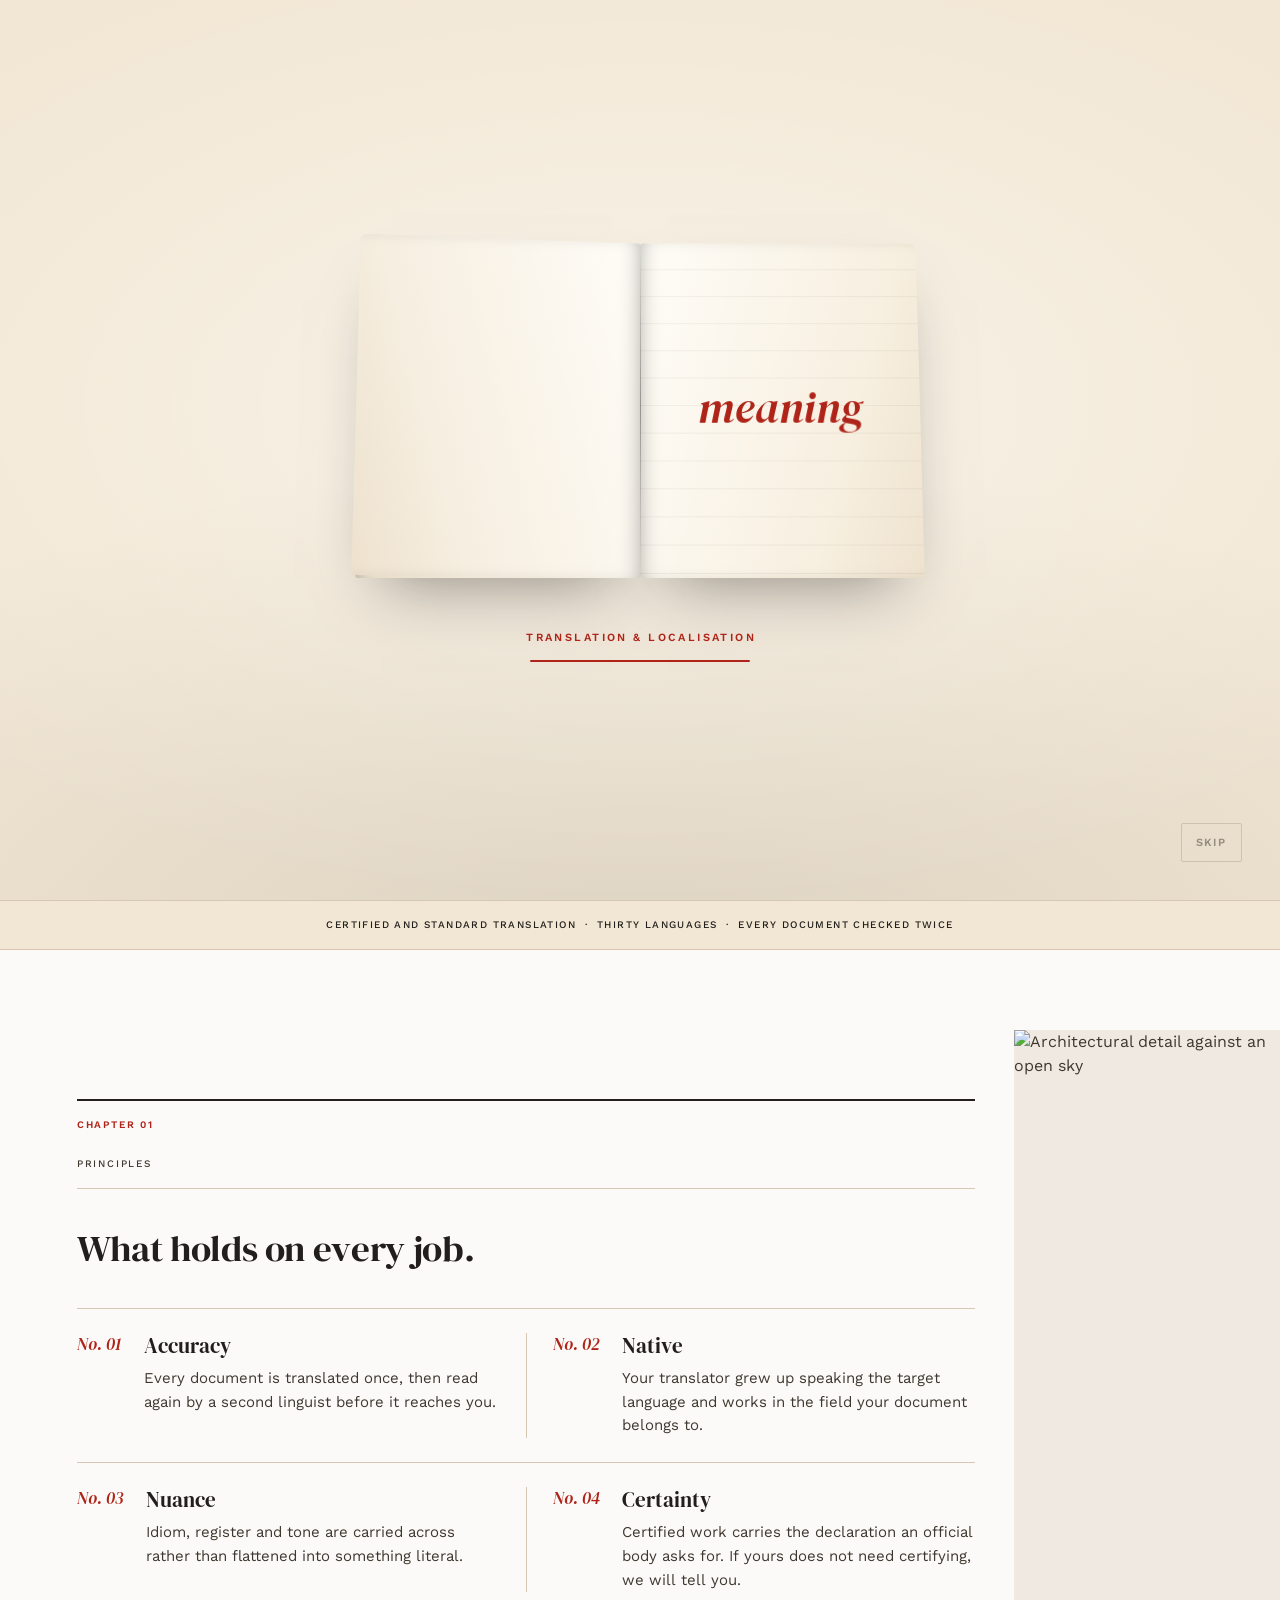
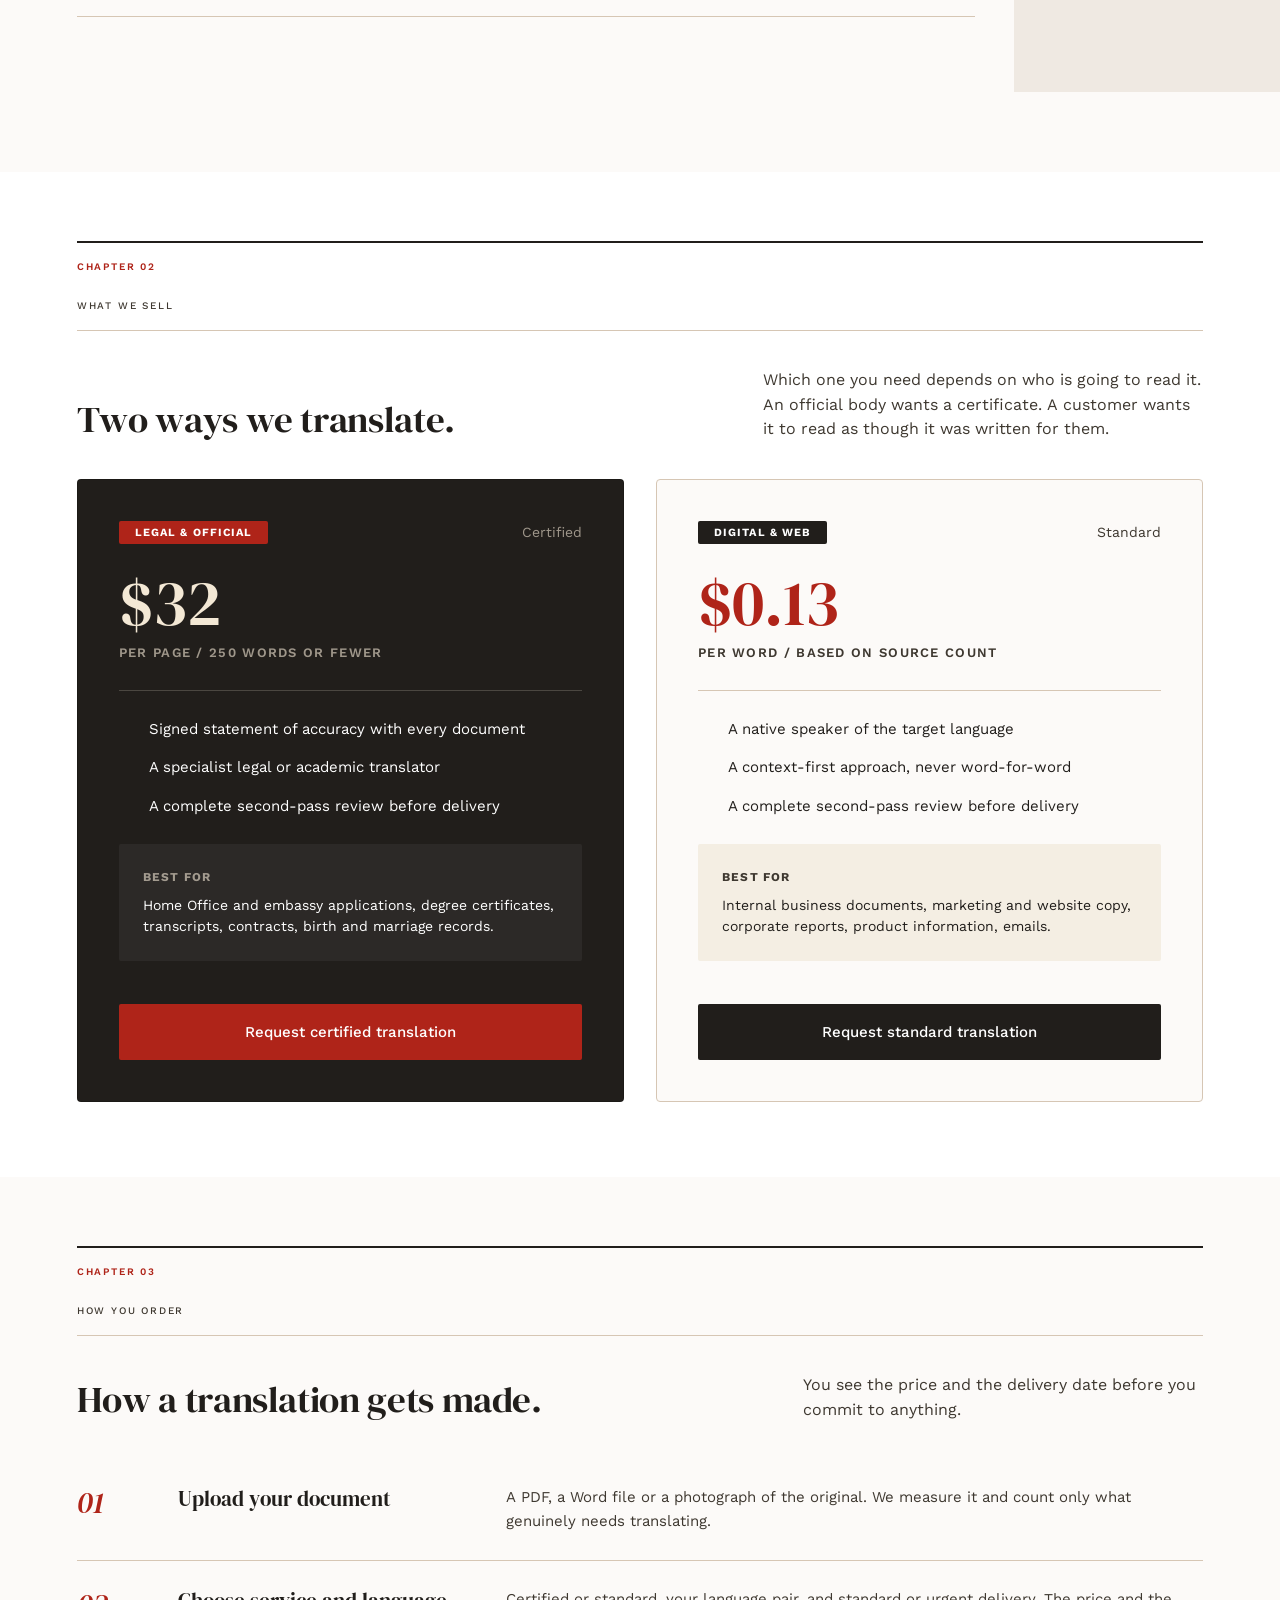
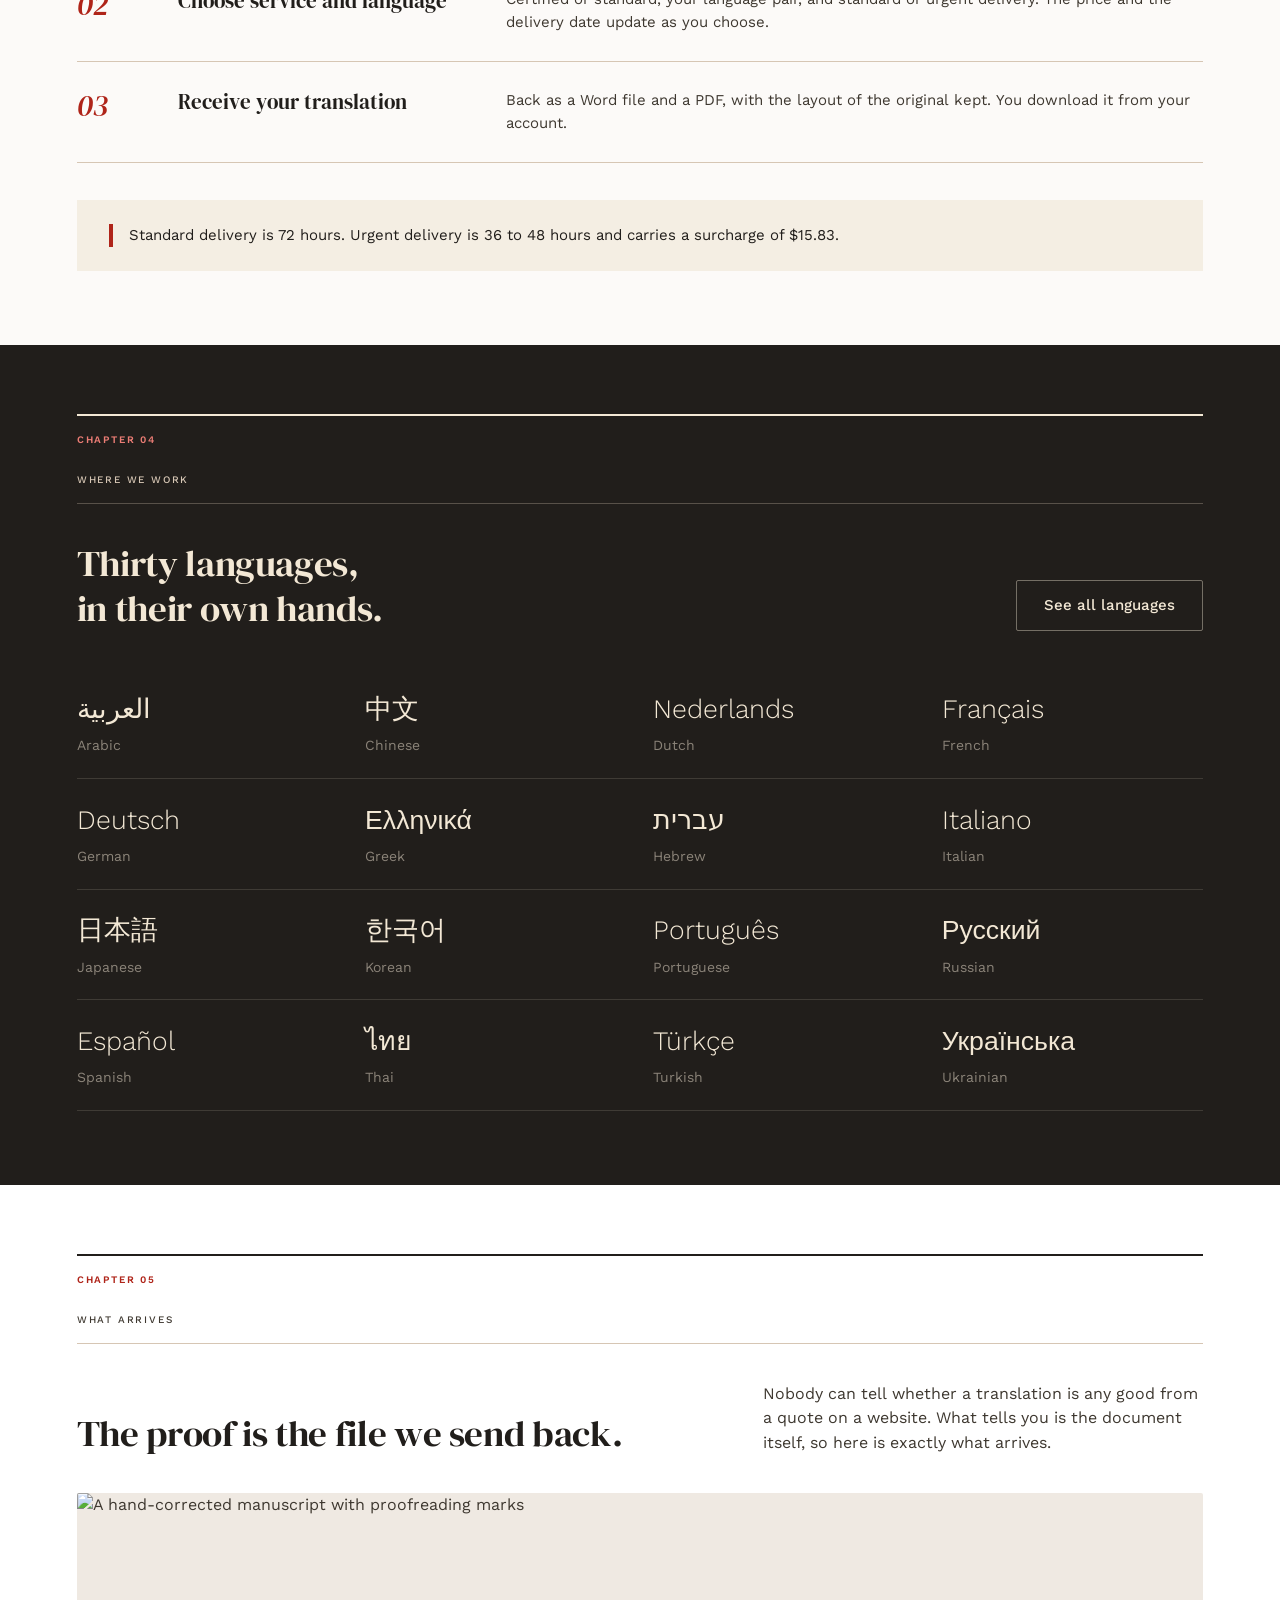
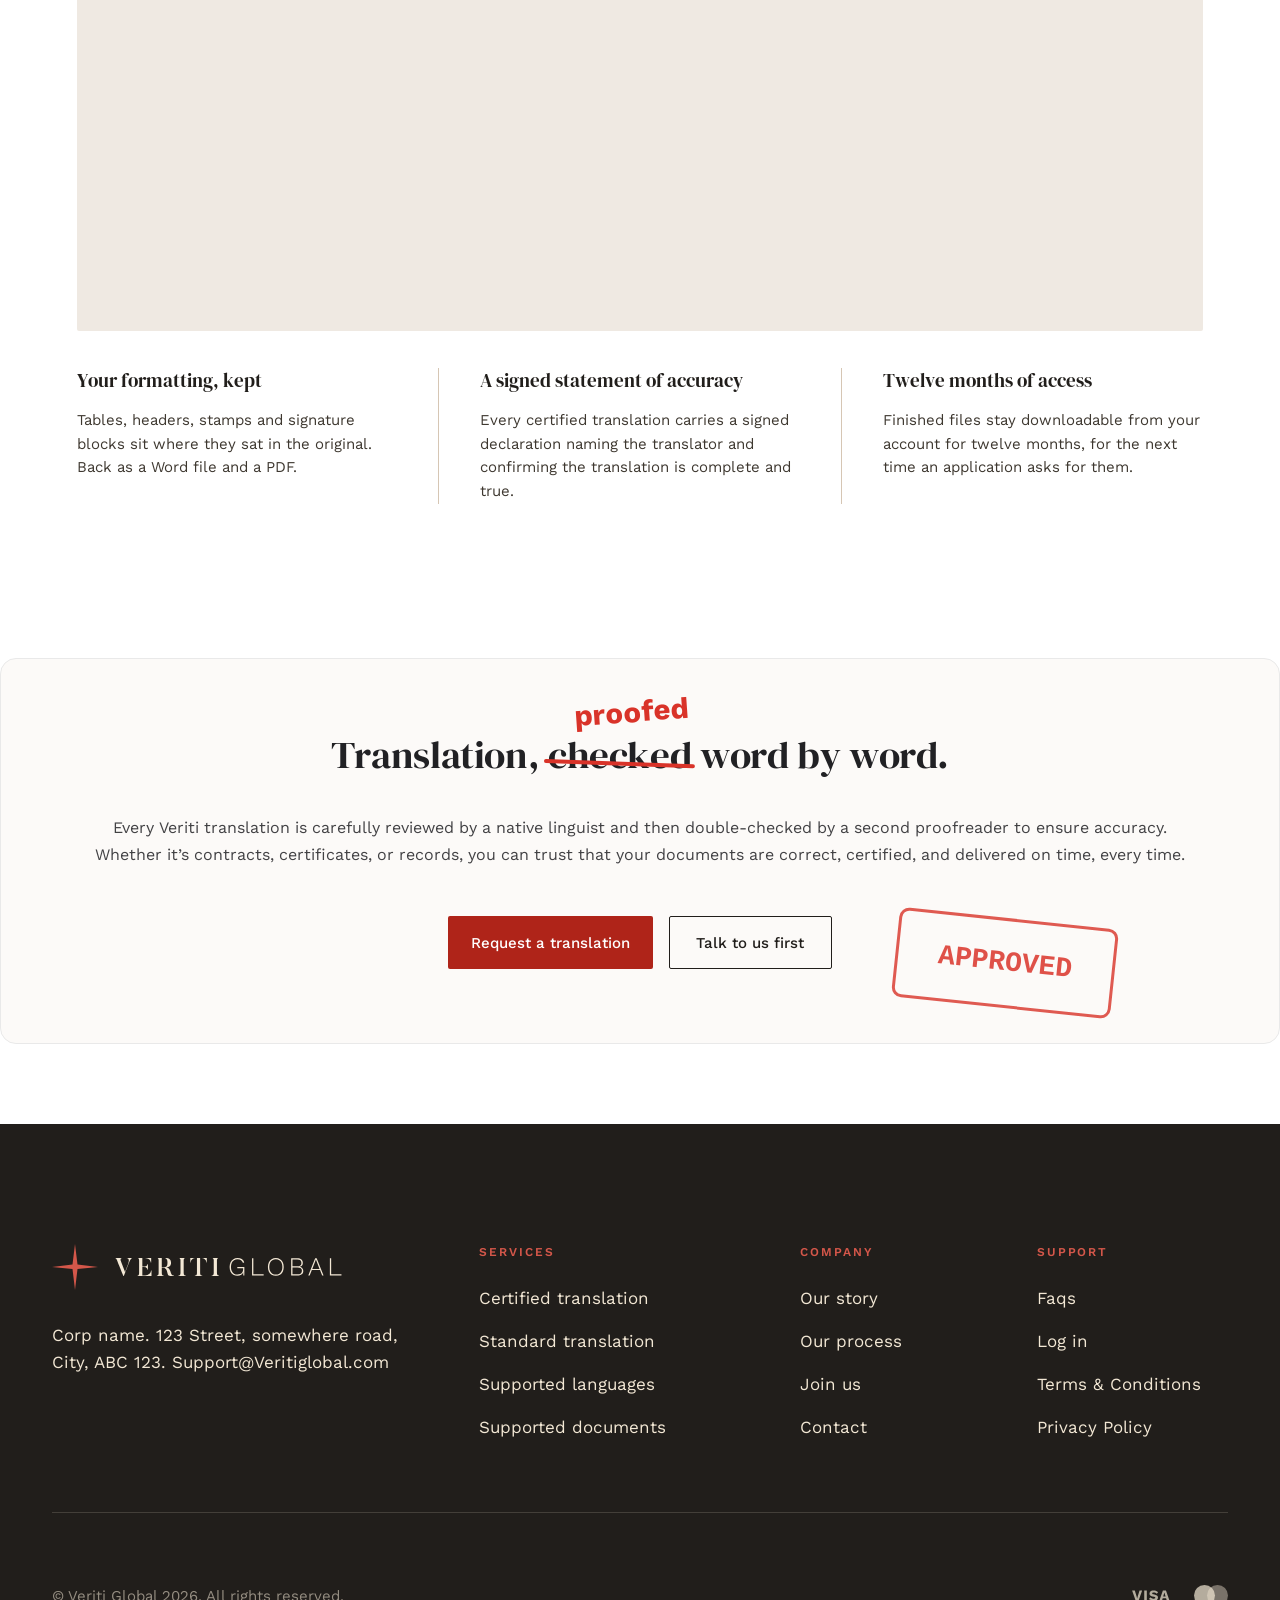
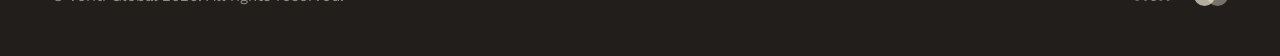
==== index.html @ 1c5445ac "first" ====
<!doctype html>
<html lang="en" data-page="home">

<head>
  <meta charset="UTF-8">
  <meta http-equiv="X-UA-Compatible" content="IE=edge">
  <meta name="viewport" content="width=device-width, initial-scale=1.0">
  <title>Veritiglobal</title>
  <link rel="icon" type="image/png" sizes="16x16" href="./img/tg-icon.svg">
  <link rel="stylesheet" href="css/mainBase.css">


  <script>
    /* ============================================================
       PRELOADER GATE — runs before first paint so inner pages never
       flash the cream overlay. Edit PRELOADER to change the rules.
       ============================================================ */
    window.PRELOADER = {
      homepageOnly: true,    // false = play on every page
      oncePerSession: false  // true  = skip for the rest of the browser session
    };
    (function () {
      var P = window.PRELOADER, root = document.documentElement, run = true;
    
      // The page declares itself, rather than the script guessing from the URL.
      // Homepage:    <html lang="en" data-page="home">
      // Inner pages: <html lang="en">            (or data-page="services", etc.)
      // This survives renamed files, preview panels, staging paths and subfolders.
      if (P.homepageOnly && root.getAttribute('data-page') !== 'home') { run = false; }
    
      if (run && P.oncePerSession) {
        try {
          if (sessionStorage.getItem('vg-preloader') === 'seen') { run = false; }
          else { sessionStorage.setItem('vg-preloader', 'seen'); }
        } catch (e) { /* storage blocked, play it */ }
      }
    
      if (window.matchMedia('(prefers-reduced-motion: reduce)').matches) { run = false; }
    
      document.documentElement.className += run ? ' pl-on' : ' pl-off';
    })();
    </script>
    
    <noscript><style>
      #preloader{display:none}
      [data-reveal]{opacity:1 !important;transform:none !important}
      .rule,.hero-rule{transform:none !important}
      .lazyimg{opacity:1 !important}
      .ms-strike,.ms-proofed,.stamp{display:none}
    </style></noscript>
</head>


<body>
  <!-- ==========================================================
     PRELOADER — the book opens, the word finds its English
     ========================================================== -->
<div id="preloader" role="status" aria-label="Loading">
  <div class="pl-stage">
    <div class="book" id="book">
      <div class="bk-face-page bk-left">
        <div class="bk-left-lines"><i></i><i></i><i></i><i></i><i></i><i></i></div>
      </div>
      <div class="bk-face-page bk-right">
        <div class="bk-word" id="bkWord"></div>
      </div>
      <div class="bk-spine"></div>
      <div class="bk-cover">
        <div class="bk-side bk-front">
          <img class="mark" data-asset="logoMark" alt="">
          <span class="wordmark">VERITI GLOBAL</span>
        </div>
        <div class="bk-side bk-back"></div>
      </div>
    </div>
    <div class="pl-meta">
      <span class="pl-label">TRANSLATION &amp; LOCALISATION</span>
      <span class="pl-bar"><i id="plBar"></i></span>
    </div>
  </div>
  <button class="pl-skip" id="plSkip" type="button" style="background-color: transparent;">SKIP</button>
</div>

  <div class="main-div">


    <header class="header-top fixed-top" id="header-top">
      <nav class="navbar navbar-expand-lg">
        <div class="container p-mo">
          <div class="logo-mo-div">
            <a class="navbar-brand" href="#">
              <img src="./img/m-logo.svg" alt="" class="img-fluid d-lg-none d-md-blocks d-block  brand-logo-mo"
                id="logo">
              <img src="./img/brand.svg" alt="" class="img-fluid d-lg-block d-md-none d-none  brand-logo">
            </a>
            <div class="cart-mo-top-btn">
              <div class="cart-mo-top">
                <a class="cart-dec" href="cart.php">
                  <img src="./img/cart.svg" class="img-fluid">
                  <div class="count-cart">3</div>
                </a>
              </div>
              <button class="navbar-toggler" type="button" data-bs-toggle="collapse"
                data-bs-target="#navbarSupportedContent" aria-controls="navbarSupportedContent" aria-expanded="false"
                aria-label="Toggle navigation">
                <!-- <div class="hamburger hamburger--3dy">
                    <div class="hamburger-box">
                      <div class="hamburger-inner"></div>
                    </div>
                  </div> -->
                <span class="navbar-toggler-icon" id="navbar-toggler-icon"></span>
              </button>
            </div>
          </div>
          <div class="collapse navbar-collapse" id="navbarSupportedContent">
            <ul class="navbar-nav navbar-nav-one m-auto">
              <li class="nav-item">
                <div class="dropdown services-drop">
                  <button class="nav-link btn-secondary dropdown-toggle" type="button" data-bs-toggle="dropdown"
                    aria-expanded="false">
                    Services
                  </button>
                  <ul class="dropdown-menu">
                    <li>
                      <a class="dropdown-item" href="#">Certified translation</a>
                    </li>
                    <li>
                      <a class="dropdown-item" href="#">Standard translation</a>
                    </li>
                    <li>
                      <a class="dropdown-item" href="#">Supported languages</a>
                    </li>
                    <li>
                      <a class="dropdown-item" href="#">Supported documents</a>
                    </li>
                  </ul>
                </div>
              </li>
              <li class="nav-item">
                <a class="nav-link" href="aboutus.php">Our process</a>
              </li>
              <li class="nav-item">
                <a class="nav-link" href="contact_us.php">Our story</a>
              </li>
              <li class="nav-item">
                <a class="nav-link" href="contact_us.php">Faqs</a>
              </li>
            </ul>
            <div class="navbar-mo d-block d-lg-none d-md-block">
              <ul class="navbar-nav navbar-nav-two m-auto">
                <li class="nav-item">
                  <a class="nav-link" href="aboutus.php">Join us</a>
                </li>
                <li class="nav-item">
                  <a class="nav-link" href="contact_us.php">Contact</a>
                </li>
              </ul>
            </div>
            <div class="d-flex d-right-mo" role="search">
              <div class="nav-item dropdown d-currency-mo dropdown-toggle-cur">
                <h5 class="d-lg-none d-md-none d-block">CURRENCY</h5>
                <a class="nav-link dropdown-toggle" href="#" role="button" data-bs-toggle="dropdown"
                  aria-expanded="false">
                  GBP
                </a>
                <ul class="dropdown-menu">
                  <li class="">
                    <a class="dropdown-item active" href="#">
                      <span>USD</span>
                      <p>
                        US Doller
                      </p>
                    </a>

                  </li>
                  <li>
                    <a class="dropdown-item" href="#">
                      <span>EUR</span>
                      <p>
                        Euro
                      </p>
                    </a>
                  </li>
                  <li>
                    <a class="dropdown-item " href="#">
                      <span>GBP</span>
                      <p>
                        Pound
                      </p>
                    </a>
                  </li>
                </ul>
              </div>
              <a class="nav-link cart-dec" href="cart.php">
                <img src="./img/cart.svg" class="img-fluid ">
                <div class="count-cart">3</div>
              </a>
              <a class="btn btn-login" href="signup.php">Log-in / Sign-up</a>
            </div>
          </div>
        </div>
      </nav>
    </header>




    <main id="top" class="only_for_me">

      <!-- ========================== HERO ========================== -->
      <section class="hero" id="hero">
        <div class="hero-texture"><img data-asset="texture" alt="" aria-hidden="true"></div>
        <div class="hero-art"><img data-asset="heroImage" alt="An open book with its pages translated side by side"
            fetchpriority="high"></div>
        <div class="hero-veil"></div>
        <div class="hero-veil hero-veil--left"></div>
        <div class="hero-frame" aria-hidden="true">
          <span class="fr-mark fr-tl"><img data-asset="cornerMark" alt=""></span>
          <span class="fr-mark fr-tr"><img data-asset="cornerMark" alt=""></span>
          <span class="fr-mark fr-bl"><img data-asset="cornerMark" alt=""></span>
          <span class="fr-mark fr-br"><img data-asset="cornerMark" alt=""></span>
        </div>

        <div class="hero-inner">
          <div class="wrap">
            <div class="hero-copy">
              <div class="hero-stack" data-reveal="write" data-reveal-after="preloader">
                <p class="eyebrow"><img data-asset="plusMark" alt="">TRANSLATION &amp; LOCALISATION</p>
                <h1 class="h1" data-write>Every meaning,<br>carried <span class="it">intact.</span></h1>
                <div class="hero-lead">
                  <p class="lead" data-write="word">Precise translation. Thoughtful localisation. Every message lands
                    with clarity, accuracy and cultural intelligence.</p>
                  <span class="hero-rule"></span>
                </div>
              </div>

              <div class="hero-actions-stack" data-reveal="fade" data-reveal-after="preloader" style="--sd:420ms">
                <div class="hero-actions">
                  <a class="btn btn--primary" href="#cta">Request a translation <img data-asset="arrowWhite" alt=""></a>
                  <a class="btn btn--ghost" href="#principles">Read about us <img data-asset="arrowInk" alt=""></a>
                </div>
                <div class="stats">
                  <span class="divider"></span>
                  <div class="stat">
                    <img data-asset="globe" alt="">
                    <div><b>30</b><span>Languages<br>covered</span></div>
                  </div>
                  <span class="divider"></span>
                  <div class="stat">
                    <img data-asset="check" alt="">
                    <div><b>72 hrs</b><span>Standard<br>turnaround</span></div>
                  </div>
                </div>
              </div>
            </div>
          </div>
        </div>

        <div class="plaque" data-reveal="fade" data-reveal-after="preloader" style="--sd:700ms">
          <div class="plaque-text">MEANING IS PRECIOUS.<br>ACCURACY IS OUR PROMISE.</div>
          <span class="plaque-div"></span>
          <div class="plaque-mark"><img data-asset="compass" alt=""></div>
        </div>
      </section>

      <!-- ======================== DATELINE ======================== -->
      <div class="dateline">
        <p>CERTIFIED AND STANDARD TRANSLATION &nbsp;·&nbsp; THIRTY LANGUAGES &nbsp;·&nbsp; EVERY DOCUMENT CHECKED TWICE
        </p>
      </div>

      <!-- =================== CH01 — PRINCIPLES =================== -->
      <section class="principles-section" id="principles">
        <div class="principles-body">
          <div class="section-stack">

            <div class="chapter" data-reveal="write">
              <span class="rule rule--heavy"></span>
              <div class="row"><span class="no">CHAPTER 01</span><span class="name">PRINCIPLES</span></div>
              <span class="rule" style="--sd:120ms"></span>
            </div>

            <h2 class="h2" data-reveal="write" data-write>What holds on every job.</h2>

            <div class="principle-grid">
              <span class="rule" data-reveal="write"></span>
              <div class="principle-row" data-reveal="write">
                <div class="principle">
                  <span class="idx">No. 01</span>
                  <div class="copy">
                    <h3 class="h3" data-write>Accuracy</h3>
                    <p class="body" data-write="word">Every document is translated once, then read again by a second
                      linguist before it reaches you.</p>
                  </div>
                </div>
                <span class="rule rule--v"></span>
                <div class="principle">
                  <span class="idx">No. 02</span>
                  <div class="copy">
                    <h3 class="h3" data-write>Native</h3>
                    <p class="body" data-write="word">Your translator grew up speaking the target language and works in
                      the field your document belongs to.</p>
                  </div>
                </div>
              </div>
              <span class="rule" data-reveal="write"></span>
              <div class="principle-row" data-reveal="write">
                <div class="principle">
                  <span class="idx">No. 03</span>
                  <div class="copy">
                    <h3 class="h3" data-write>Nuance</h3>
                    <p class="body" data-write="word">Idiom, register and tone are carried across rather than flattened
                      into something literal.</p>
                  </div>
                </div>
                <span class="rule rule--v"></span>
                <div class="principle">
                  <span class="idx">No. 04</span>
                  <div class="copy">
                    <h3 class="h3" data-write>Certainty</h3>
                    <p class="body" data-write="word">Certified work carries the declaration an official body asks for.
                      If yours does not need certifying, we will tell you.</p>
                  </div>
                </div>
              </div>
              <span class="rule" data-reveal="write"></span>
            </div>

          </div>
        </div>
        <div class="principles-art" data-reveal="fade">
          <img class="lazyimg" data-asset="principlesImg" alt="Architectural detail against an open sky" loading="lazy"
            decoding="async">
        </div>
      </section>
      <button class="pl-skip" id="plSkip" type="button">SKIP</button>

      <!-- =================== CH02 — TWO WAYS =================== -->
      <section class="section section--white" id="two-ways">
        <div class="wrap section-stack">

          <div class="chapter" data-reveal="write">
            <span class="rule rule--heavy"></span>
            <div class="row"><span class="no">CHAPTER 02</span><span class="name">WHAT WE SELL</span></div>
            <span class="rule" style="--sd:120ms"></span>
          </div>

          <div class="sec-head" data-reveal="write">
            <h2 class="h2" data-write>Two ways we translate.</h2>
            <p class="note" data-write="word">Which one you need depends on who is going to read it. An official body
              wants a certificate. A customer wants it to read as though it was written for them.</p>
          </div>

          <div class="cards">
            <article class="card card--dark" data-reveal="fade">
              <div class="badge-row">
                <span class="badge badge--red">Legal &amp; official</span>
                <span class="kind">Certified</span>
              </div>
              <div class="price"><b>$32</b><span>Per page / 250 words or fewer</span></div>
              <span class="hr"></span>
              <ul class="feat">
                <li><img data-asset="cardPlus" alt="">Signed statement of accuracy with every document</li>
                <li><img data-asset="cardPlus" alt="">A specialist legal or academic translator</li>
                <li><img data-asset="cardPlus" alt="">A complete second-pass review before delivery</li>
              </ul>
              <div class="bestfor">
                <b>Best for</b>
                <p>Home Office and embassy applications, degree certificates, transcripts, contracts, birth and marriage
                  records.</p>
              </div>
              <div class="cta"><a class="btn btn--primary btn--block" href="#cta">Request certified translation</a>
              </div>
            </article>

            <article class="card card--light" data-reveal="fade" style="--sd:140ms">
              <div class="badge-row">
                <span class="badge badge--ink">Digital &amp; web</span>
                <span class="kind">Standard</span>
              </div>
              <div class="price"><b>$0.13</b><span>Per word / based on source count</span></div>
              <span class="hr"></span>
              <ul class="feat">
                <li><img data-asset="cardPlus" alt="">A native speaker of the target language</li>
                <li><img data-asset="cardPlus" alt="">A context-first approach, never word-for-word</li>
                <li><img data-asset="cardPlus" alt="">A complete second-pass review before delivery</li>
              </ul>
              <div class="bestfor">
                <b>Best for</b>
                <p>Internal business documents, marketing and website copy, corporate reports, product information,
                  emails.</p>
              </div>
              <div class="cta"><a class="btn btn--dark btn--block" href="#cta">Request standard translation</a></div>
            </article>
          </div>

        </div>
      </section>

      <!-- =================== CH03 — HOW IT WORKS =================== -->
      <section class="section section--paper" id="how">
        <div class="wrap section-stack">

          <div class="chapter" data-reveal="write">
            <span class="rule rule--heavy"></span>
            <div class="row"><span class="no">CHAPTER 03</span><span class="name">HOW YOU ORDER</span></div>
            <span class="rule" style="--sd:120ms"></span>
          </div>

          <div class="sec-head" data-reveal="write">
            <h2 class="h2" data-write>How a translation gets made.</h2>
            <p class="note" style="width:min(400px,100%)" data-write="word">You see the price and the delivery date
              before you commit to anything.</p>
          </div>

          <div class="procedure">
            <div class="step" data-reveal="write">
              <span class="num">01</span>
              <h3 class="h3 title" data-write>Upload your document</h3>
              <p class="desc" data-write="word">A PDF, a Word file or a photograph of the original. We measure it and
                count only what genuinely needs translating.</p>
            </div>
            <span class="rule" data-reveal="write"></span>
            <div class="step" data-reveal="write">
              <span class="num">02</span>
              <h3 class="h3 title" data-write>Choose service and language</h3>
              <p class="desc" data-write="word">Certified or standard, your language pair, and standard or urgent
                delivery. The price and the delivery date update as you choose.</p>
            </div>
            <span class="rule" data-reveal="write"></span>
            <div class="step" data-reveal="write">
              <span class="num">03</span>
              <h3 class="h3 title" data-write>Receive your translation</h3>
              <p class="desc" data-write="word">Back as a Word file and a PDF, with the layout of the original kept. You
                download it from your account.</p>
            </div>
            <span class="rule" data-reveal="write"></span>
          </div>

          <div class="turnaround" data-reveal="fade">
            <span class="accent"></span>
            <p>Standard delivery is 72 hours. Urgent delivery is 36 to 48 hours and carries a surcharge of $15.83.</p>
          </div>

        </div>
      </section>

      <!-- =================== CH04 — LANGUAGES =================== -->
      <section class="section section--ink" id="languages">
        <div class="wrap section-stack">

          <div class="chapter" data-reveal="write">
            <span class="rule rule--heavy"></span>
            <div class="row"><span class="no">CHAPTER 04</span><span class="name">WHERE WE WORK</span></div>
            <span class="rule" style="--sd:120ms"></span>
          </div>

          <div class="sec-head" data-reveal="write">
            <h2 class="h2" data-write>Thirty languages,<br>in their own hands.</h2>
            <a class="btn btn--outline-cream" href="#languages">See all languages</a>
          </div>

          <div class="spec-wall">
            <div class="spec-row" data-reveal="write">
              <div class="spec"><b lang="ar" dir="auto">العربية</b><span>Arabic</span></div>
              <div class="spec"><b lang="zh">中文</b><span>Chinese</span></div>
              <div class="spec"><b lang="nl">Nederlands</b><span>Dutch</span></div>
              <div class="spec"><b lang="fr">Français</b><span>French</span></div>
            </div>
            <div class="spec-row" data-reveal="write">
              <div class="spec"><b lang="de">Deutsch</b><span>German</span></div>
              <div class="spec"><b lang="el">Ελληνικά</b><span>Greek</span></div>
              <div class="spec"><b lang="he" dir="auto">עברית</b><span>Hebrew</span></div>
              <div class="spec"><b lang="it">Italiano</b><span>Italian</span></div>
            </div>
            <div class="spec-row" data-reveal="write">
              <div class="spec"><b lang="ja">日本語</b><span>Japanese</span></div>
              <div class="spec"><b lang="ko">한국어</b><span>Korean</span></div>
              <div class="spec"><b lang="pt">Português</b><span>Portuguese</span></div>
              <div class="spec"><b lang="ru">Русский</b><span>Russian</span></div>
            </div>
            <div class="spec-row" data-reveal="write">
              <div class="spec"><b lang="es">Español</b><span>Spanish</span></div>
              <div class="spec"><b lang="th">ไทย</b><span>Thai</span></div>
              <div class="spec"><b lang="tr">Türkçe</b><span>Turkish</span></div>
              <div class="spec"><b lang="uk">Українська</b><span>Ukrainian</span></div>
            </div>
          </div>

        </div>
      </section>

      <!-- =================== CH05 — PROOF =================== -->
      <section class="section section--white" id="proof">
        <div class="wrap section-stack">

          <div class="chapter" data-reveal="write">
            <span class="rule rule--heavy"></span>
            <div class="row"><span class="no">CHAPTER 05</span><span class="name">WHAT ARRIVES</span></div>
            <span class="rule" style="--sd:120ms"></span>
          </div>

          <div class="sec-head" data-reveal="write">
            <h2 class="h2" data-write>The proof is the file we send back.</h2>
            <p class="note" data-write="word">Nobody can tell whether a translation is any good from a quote on a
              website. What tells you is the document itself, so here is exactly what arrives.</p>
          </div>

          <div class="proof-art" data-reveal="fade">
            <img class="lazyimg" data-asset="proofImg" alt="A hand-corrected manuscript with proofreading marks"
              loading="lazy" decoding="async">
          </div>

          <div class="features" data-reveal="write">
            <div class="feature">
              <h3 class="h4" data-write>Your formatting, kept</h3>
              <p class="body" data-write="word">Tables, headers, stamps and signature blocks sit where they sat in the
                original. Back as a Word file and a PDF.</p>
            </div>
            <span class="rule rule--v"></span>
            <div class="feature">
              <h3 class="h4" data-write>A signed statement of accuracy</h3>
              <p class="body" data-write="word">Every certified translation carries a signed declaration naming the
                translator and confirming the translation is complete and true.</p>
            </div>
            <span class="rule rule--v"></span>
            <div class="feature">
              <h3 class="h4" data-write>Twelve months of access</h3>
              <p class="body" data-write="word">Finished files stay downloadable from your account for twelve months,
                for the next time an application asks for them.</p>
            </div>
          </div>

        </div>
      </section>

      <!-- =================== MANUSCRIPT CTA =================== -->
      <section class="manuscript-outer" id="cta">
        <div class="manuscript" data-reveal="fade">
          <div class="wrap ms-inner">
            <div class="ms-head" data-reveal="write">
              <h2 class="h2" data-write>Translation, <span id="msWord">checked</span> word by word.</h2>
              <span class="ms-strike" id="msStrike"></span>
              <span class="ms-proofed" id="msProofed">proofed</span>
            </div>
            <p data-write="word">Every Veriti translation is carefully reviewed by a native linguist and then
              double-checked by a second proofreader to ensure accuracy. Whether it&rsquo;s contracts, certificates, or
              records, you can trust that your documents are correct, certified, and delivered on time, every time.</p>
            <div class="ms-cta">
              <a class="btn btn--primary" href="#cta">Request a translation</a>
              <a class="btn btn--ink-line" href="#cta">Talk to us first</a>
            </div>
          </div>
          <span class="stamp">APPROVED</span>
        </div>
      </section>

    </main>



    <footer class="footer">
      <div class="container p-mo">
        <div class="col-footer col-footer-one">
          <div class="row">
            <div class="col-lg-4 col-md-12 col-sm-12 col-12">
              <div class="footer-logo">
                <img src="./img/logo.svg" class="img-fluid footer-logo-img">
                <div>
                  <p>
                    Corp name. 123 Street, somewhere road,
                    City, ABC 123. Support@Veritiglobal.com
                  </p>
                </div>
              </div>
            </div>
            <div class="col-lg-8 col-md-12 col-sm-12 col-12">
              <div class="footer-link">
                <div class="footer-menu-list">
                  <h6>Services</h6>
                  <ul>
                    <li>
                      <a href="#">Certified translation</a>
                    </li>
                    <li>
                      <a href="#">Standard translation</a>
                    </li>
                    <li>
                      <a href="#">Supported languages</a>
                    </li>
                    <li>
                      <a href="#">Supported documents</a>
                    </li>
                  </ul>
                </div>
                <div class="footer-menu-list">
                  <h6>COMPANY</h6>
                  <ul>
                    <li>
                      <a href="#">Our story</a>
                    </li>
                    <li>
                      <a href="#">Our process</a>
                    </li>
                    <li>
                      <a href="#">Join us</a>
                    </li>
                    <li>
                      <a href="#">Contact</a>
                    </li>
                  </ul>
                </div>
                <div class="footer-menu-list">
                  <h6>SUPPORT</h6>
                  <ul>
                    <li>
                      <a href="#">Faqs</a>
                    </li>
                    <li>
                      <a href="#">Log in</a>
                    </li>
                    <li>
                      <a href="faqs.php">Terms & Conditions</a>
                    </li>
                    <li>
                      <a href="faqs.php">Privacy Policy</a>
                    </li>
                  </ul>
                </div>
              </div>
            </div>
          </div>
        </div>
        <div class="col-footer col-footer-two">
          <div class="row footer-bottom m-0">
            <div class="col-lg-6 col-sm-12 col-12 col-md-6 p-0 order-lg-0 order-1">
              <p>© Veriti Global 2026. All rights reserved.</p>
            </div>
            <div class="col-lg-6 col-sm-12 col-12 col-md-6 p-0">
              <div>
                <img src="./img/payment.svg" class="img-fluid">
              </div>
            </div>
          </div>
        </div>
      </div>
    </footer>
  </div>
  <script src="uiframe/js/jquery.min.js"></script>
  <script src="uiframe/js/bootstrap.bundle.min.js"></script>
  <script src="uiframe/js/popper.min.js"></script>
  <script src="uiframe/js/slick.js"></script>
  <script src="uiframe/js/owl.carousel.js"></script>
  <script src="uiframe/js/swiper-bundle.min.js"></script>
  <script src="uiframe/js/flickity.pkgd.min.js"></script>
  <script src="uiframe/js/aos.js"></script>
  <script src="./uiframe/js/home-js.js"></script>
  <script>
    $(document).ready(function () {
      $(".navbar-toggler").click(function () {
        $(this).toggleClass("is-active");
        $("header").toggleClass("header-is-active");

        let logo = $("#logo");
        if (logo.attr("src") === "./img/m-logo.svg") {
          logo.attr("src", "./img/c-logo.svg");
        } else {
          logo.attr("src", "./img/m-logo.svg");
        }
      });
    });
  </script>
  <script>
    const header = document.querySelector('header');
    window.addEventListener('scroll', () => {
      if (window.scrollY > 50) {
        header.classList.add('scrolled');
      } else {
        header.classList.remove('scrolled');
      }
    });
  </script>
  <script>
    const dropdownBtns = document.querySelectorAll(
      '.dropdown-toggle-cur, .dropdown-toggle-cart'
    );

    function updateOverlay() {
      const anyOpen =
        document.querySelector('.dropdown-menu.show') !== null;

      document.body.classList.toggle('dropdown-open', anyOpen);
    }

    dropdownBtns.forEach(btn => {
      btn.addEventListener('click', () => {
        setTimeout(updateOverlay, 50);
      });
    });

    document.addEventListener('click', () => {
      setTimeout(updateOverlay, 50);
    });
  </script>

  <script>
    AOS.init();
  </script>
  <script src="/uiframe/js/assets.js"></script>
  <script src="/uiframe/js/motion.js"></script>
  <script src="/uiframe/js/nav.js"></script>
  <script src="/uiframe/js/preloader.js"></script>
  <script src="/uiframe/js/page-home.js"></script>
 
</body>

</html>
---- css/mainBase.css ----
@import url('https://fonts.googleapis.com/css2?family=Work+Sans:ital,wght@0,100..900;1,100..900&display=swap');
@import url('https://fonts.googleapis.com/css2?family=DM+Serif+Display:ital@0;1&display=swap');


/* --------- External Library  CSS -------- */
@import url(../css/hamburgers.css);
@import url(/uiframe/css/bootstrap.min.css);
@import url(/uiframe/css/animate.min.css);
@import url(/uiframe/css/font-awesome.min.css);
@import url(/uiframe/css/aos.css);

/* --------- External Slider  CSS -------- */

@import url(../css/owl.carousel.min.css);
@import url(../css/owl.theme.default.css);
@import url(../css/swiper-bundle.min.css);
@import url(/uiframe/css/slick.css);
@import url(/uiframe/css/slick-theme.css);

/* --------- developer slider css -------- */

@import url(../css/dhiraj.css);
@import url(../css/dhirajresponsive.css);
@import url(../css/tstyle.css);
@import url(../css/sakch.css);
@import url(../css/sakdam.css);
@import url(../css/rstyle.css);
@import url(../css/diksha.css);
@import url(../css/medhnash.css);
@import url(../css/style.css);
@import url(../css/responsive.css);
@import url(../css/motion.css);
@import url(../css/preloader.css);
@import url(../css/tokens.css);

/* ------------font family ---------- */

@font-face {
  font-family: 'Satoshi';
  src: url('../fonts/Satoshi-Regular.otf') format('opentype');
}
@font-face {
  font-family: 'Satoshi Black';
  src: url('../fonts/Satoshi-Black.otf') format('opentype');
}
@font-face {
  font-family: 'Satoshi Bold';
  src: url('../fonts/Satoshi-Bold.otf') format('opentype');
}
@font-face {
  font-family: 'Satoshi Light';
  src: url('../fonts/Satoshi-Light.otf') format('opentype');
}
@font-face {
  font-family: 'Satoshi Medium';
  src: url('../fonts/Satoshi-Medium.otf') format('opentype');
}




@media (min-width: 576px){
  .container, .container-sm {
      max-width: 540px;
  }
}
@media (min-width: 768px){
  .container, .container-md, .container-sm {
      max-width: 750px;
  }
}
@media (min-width: 992px){
  .container, .container-lg, .container-md, .container-sm, .container-xl, .container-xxl {
      max-width: 970px;
  }
}
@media (min-width: 1080px){
  .container, .container-lg, .container-md, .container-sm, .container-xl, .container-xxl {
      max-width: 1030px;
  }
}
@media (min-width: 1100px){
  .container, .container-lg, .container-md, .container-sm, .container-xl, .container-xxl {
      max-width: 1100px;
  }
}
@media (min-width: 1200px){
  .container, .container-lg, .container-md, .container-sm, .container-xl, .container-xxl {
      max-width: 1200px;
  }
}
@media (min-width: 1400px){
  .container, .container-lg, .container-md, .container-sm, .container-xl, .container-xxl {
       max-width: 1420px;
  }
}
@media (min-width: 1500px){
  .container, .container-lg, .container-md, .container-sm, .container-xl, .container-xxl {
      max-width: 1440px;
  }
}
@media only screen and (min-width: 1600px) and (max-width: 1700px){
  .container, .container-lg, .container-md, .container-sm, .container-xl, .container-xxl {
      max-width: 1440px;
  }
}
@media only screen and (min-width: 1701px) and (max-width: 1800px){
  .container, .container-lg, .container-md, .container-sm, .container-xl, .container-xxl {
    max-width: 1440px;
  }
}
@media only screen and (min-width: 1801px) and (max-width: 1920px){
  .container, .container-lg, .container-md, .container-sm, .container-xl, .container-xxl {
     max-width: 1440px;
  }
}
@media only screen and (min-width: 1921px) and (max-width: 2880px){
  .container, .container-lg, .container-md, .container-sm, .container-xl, .container-xxl {
    max-width: 1440px;
  } 
}
.bg-image {
  object-fit: cover;
}
.bg-image {
  top: 0;
  left: 0;
  width: 100%;
  height: 100%;
  z-index: -1;
}
.bg-image:not([class*=absolute]) {
  position: absolute;
}
section {
  padding: 80px  0;
  position: relative;
  overflow: hidden;
  z-index: 1;
}
html {
  scroll-behavior: smooth;
}
html,body{
  overflow-x:hidden;
}
*{
  margin: 0;
  padding: 0;
  box-sizing: border-box;
}
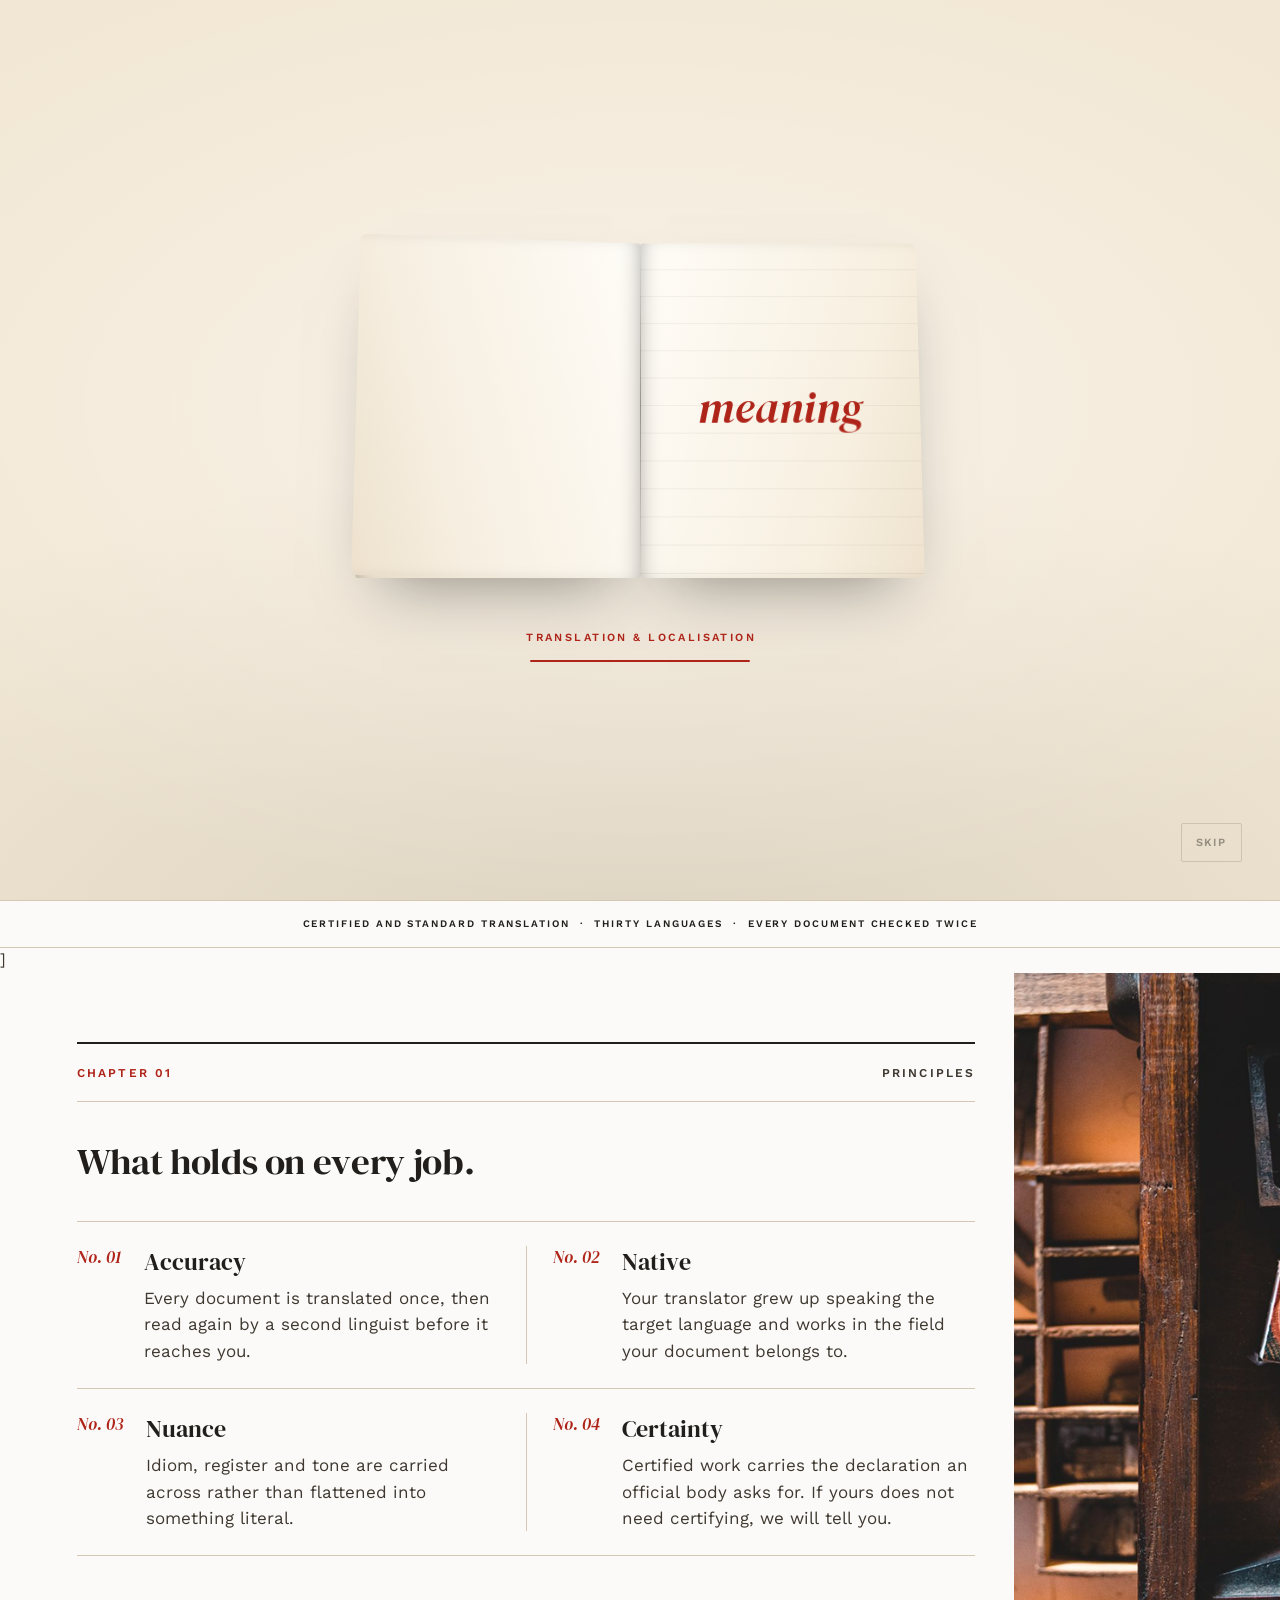
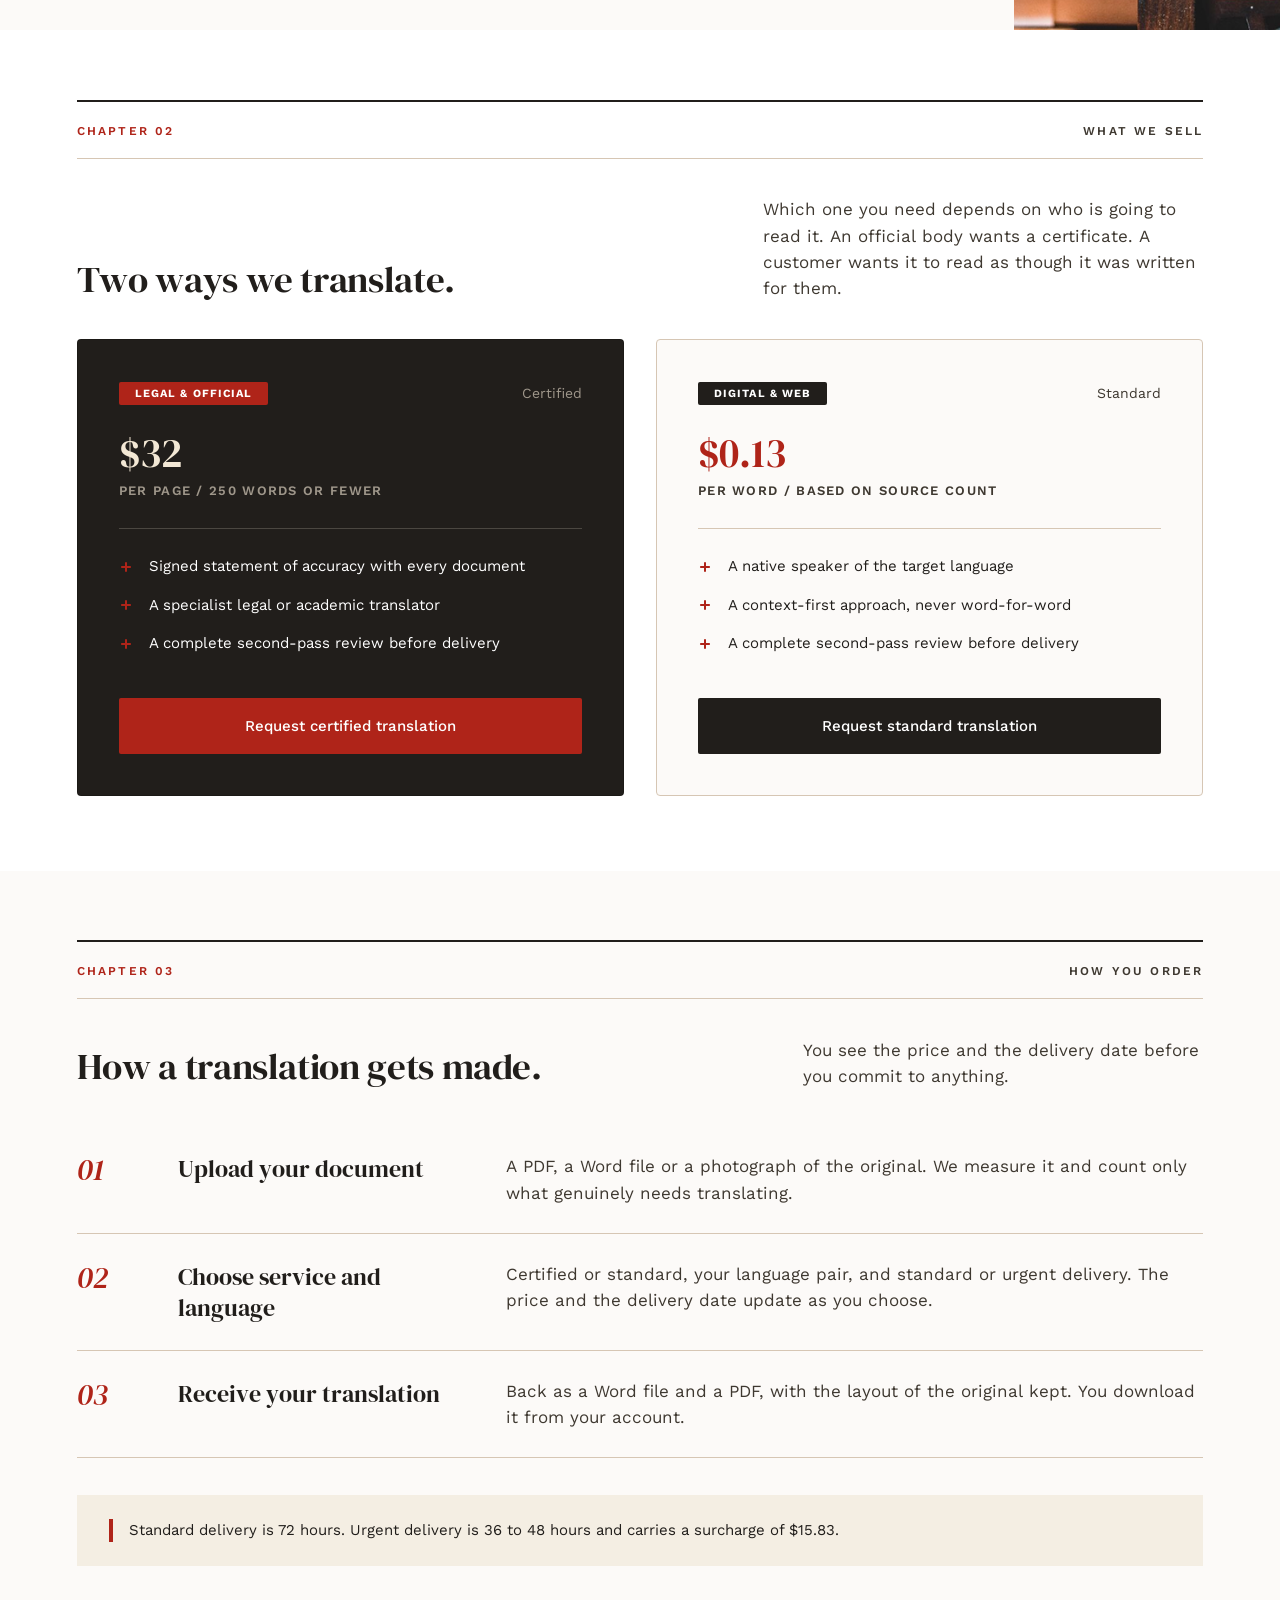
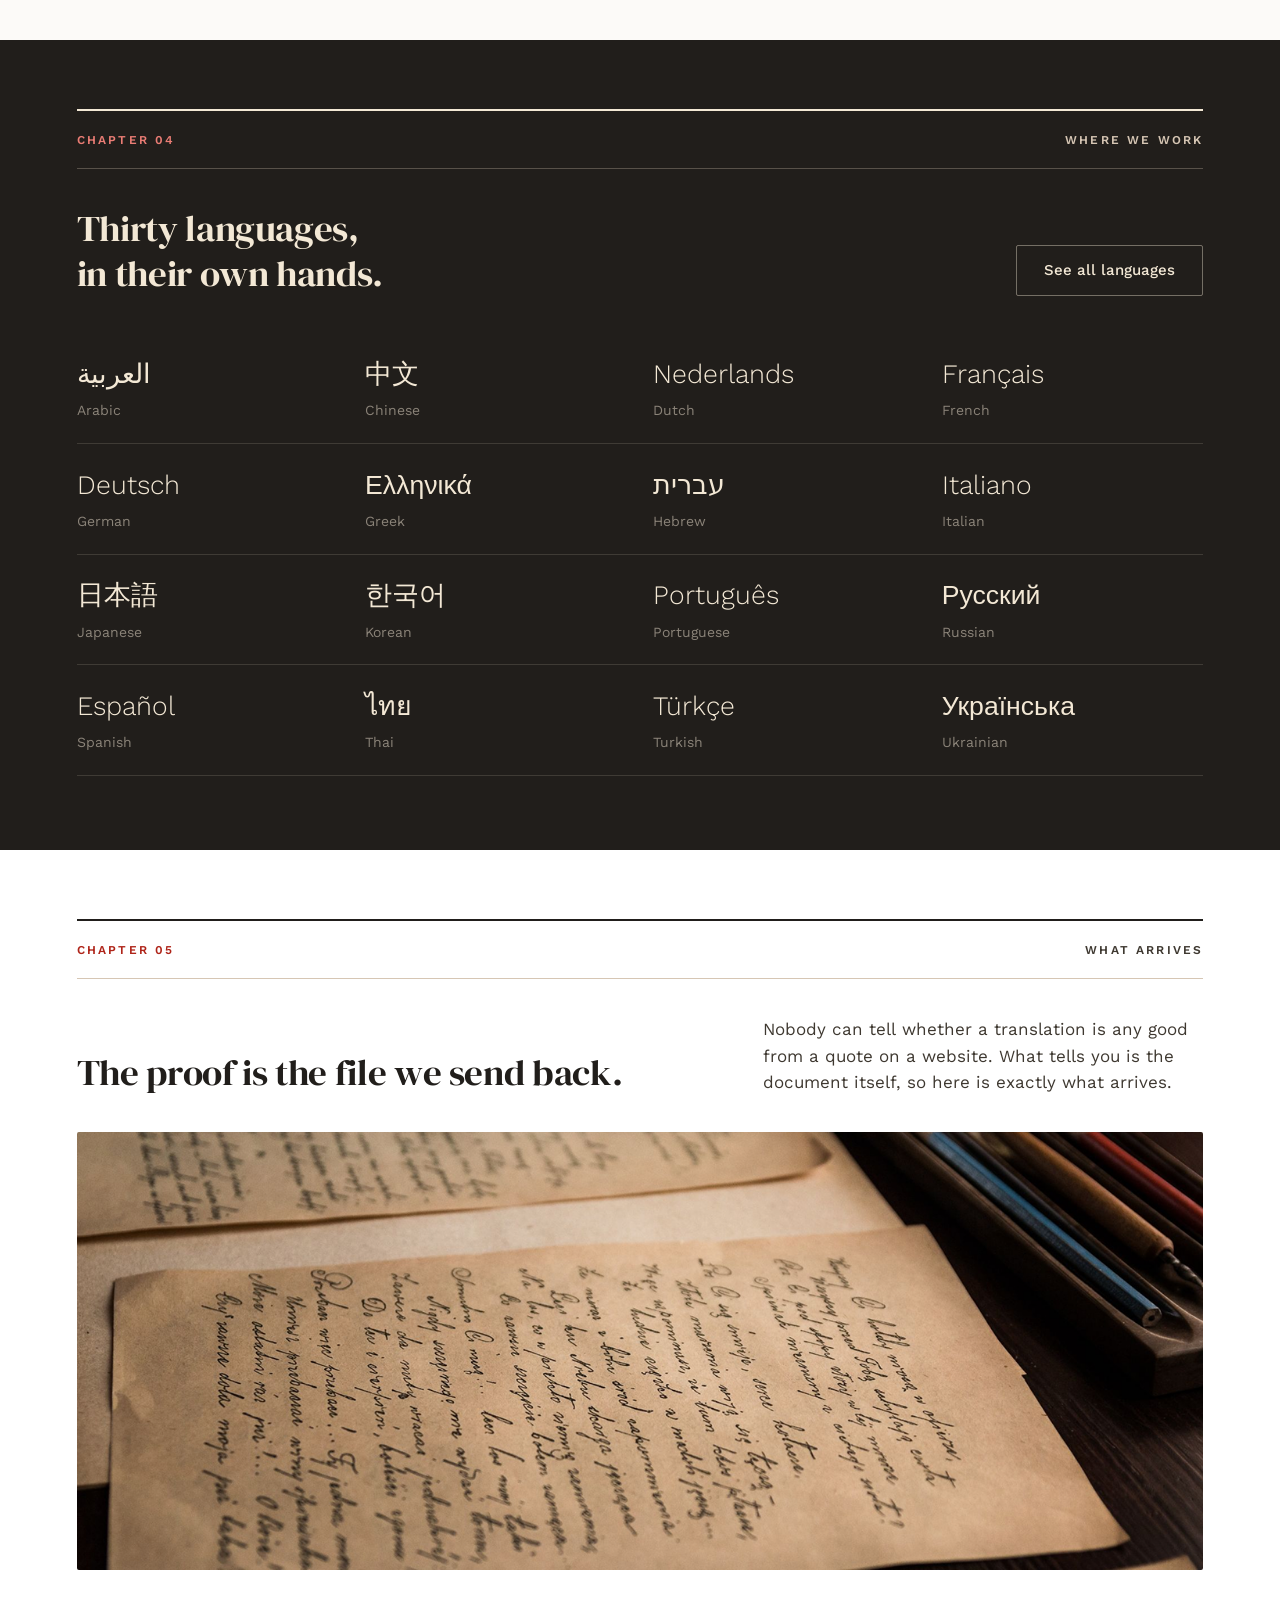
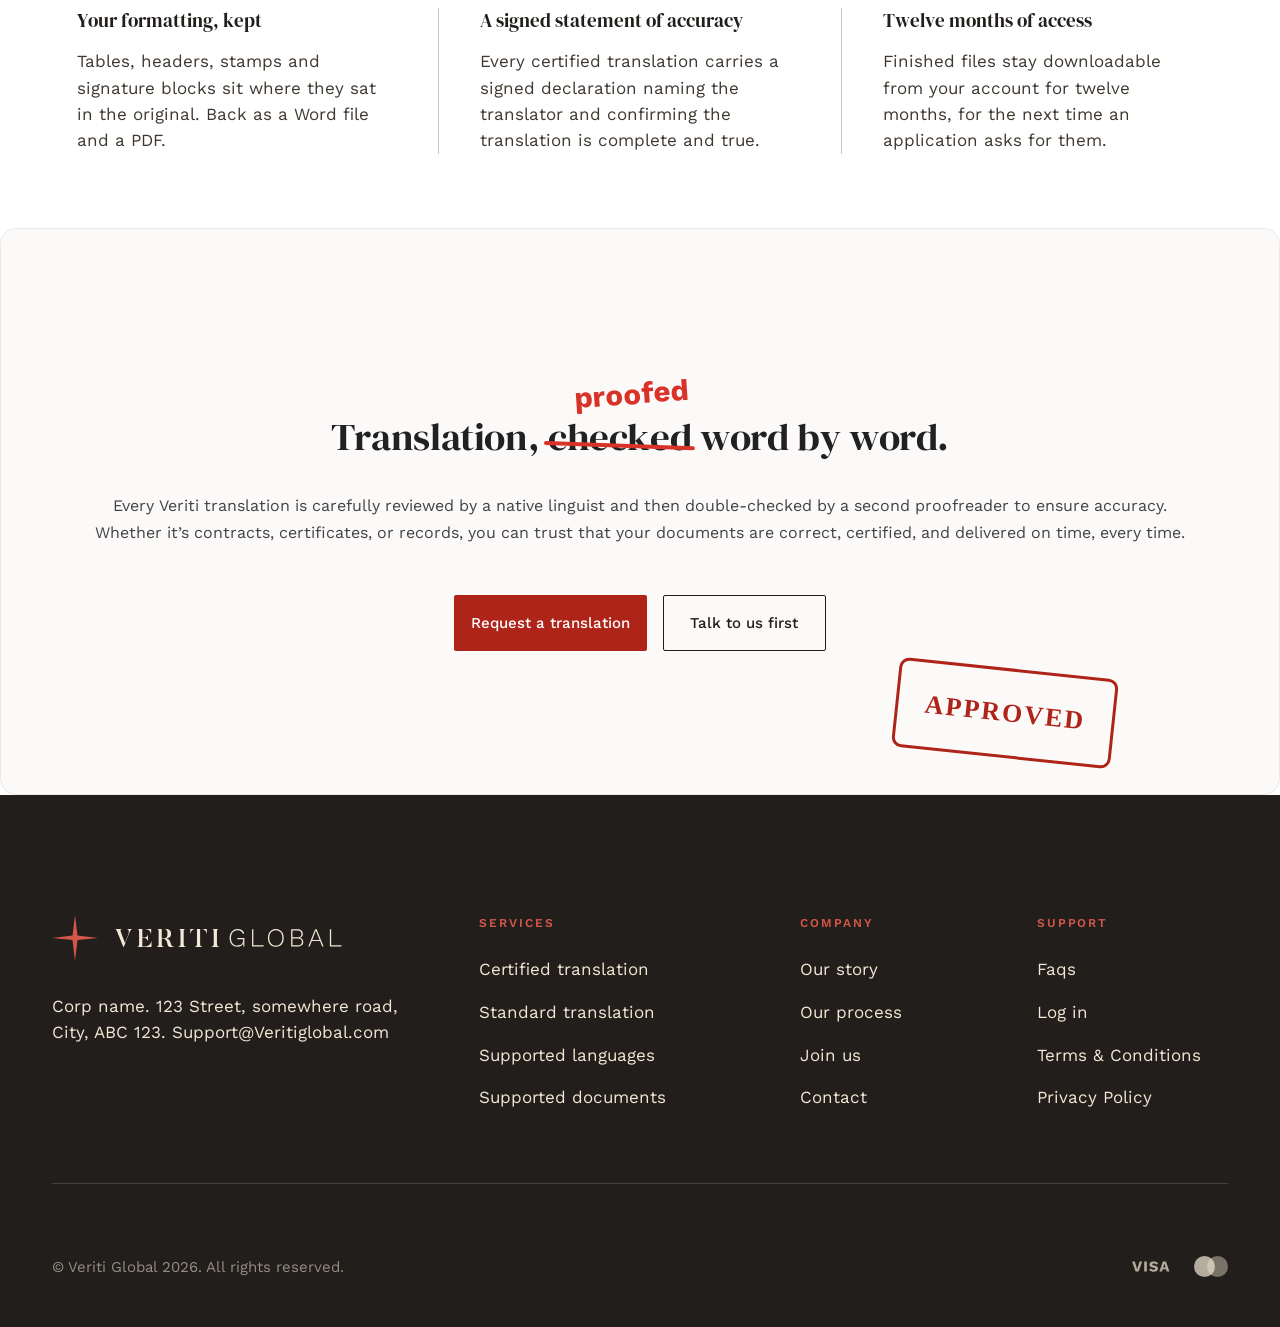
==== commit 33826642: "first" ====
--- a/index.html
+++ b/index.html
@@ -10,82 +10,65 @@
   <link rel="stylesheet" href="css/mainBase.css">
 
 
-  <script>
-    /* ============================================================
-       PRELOADER GATE — runs before first paint so inner pages never
-       flash the cream overlay. Edit PRELOADER to change the rules.
-       ============================================================ */
-    window.PRELOADER = {
-      homepageOnly: true,    // false = play on every page
-      oncePerSession: false  // true  = skip for the rest of the browser session
-    };
-    (function () {
-      var P = window.PRELOADER, root = document.documentElement, run = true;
-    
-      // The page declares itself, rather than the script guessing from the URL.
-      // Homepage:    <html lang="en" data-page="home">
-      // Inner pages: <html lang="en">            (or data-page="services", etc.)
-      // This survives renamed files, preview panels, staging paths and subfolders.
-      if (P.homepageOnly && root.getAttribute('data-page') !== 'home') { run = false; }
-    
-      if (run && P.oncePerSession) {
-        try {
-          if (sessionStorage.getItem('vg-preloader') === 'seen') { run = false; }
-          else { sessionStorage.setItem('vg-preloader', 'seen'); }
-        } catch (e) { /* storage blocked, play it */ }
+
+
+
+</head>
+
+<script>
+  /* ============================================================
+     PRELOADER GATE — runs before first paint so inner pages never
+     flash the cream overlay. Edit PRELOADER to change the rules.
+     ============================================================ */
+  window.PRELOADER = {
+    homepageOnly: true, // false = play on every page
+    oncePerSession: false // true  = skip for the rest of the browser session
+  };
+  (function () {
+    var P = window.PRELOADER,
+      root = document.documentElement,
+      run = true;
+
+    // The page declares itself, rather than the script guessing from the URL.
+    // Homepage:    <html lang="en" data-page="home">
+    // Inner pages: <html lang="en">            (or data-page="services", etc.)
+    // This survives renamed files, preview panels, staging paths and subfolders.
+    if (P.homepageOnly && root.getAttribute('data-page') !== 'home') {
+      run = false;
+    }
+
+    if (run && P.oncePerSession) {
+      try {
+        if (sessionStorage.getItem('vg-preloader') === 'seen') {
+          run = false;
+        } else {
+          sessionStorage.setItem('vg-preloader', 'seen');
+        }
+      } catch (e) {
+        /* storage blocked, play it */
       }
-    
-      if (window.matchMedia('(prefers-reduced-motion: reduce)').matches) { run = false; }
-    
-      document.documentElement.className += run ? ' pl-on' : ' pl-off';
-    })();
-    </script>
-    
-    <noscript><style>
-      #preloader{display:none}
-      [data-reveal]{opacity:1 !important;transform:none !important}
-      .rule,.hero-rule{transform:none !important}
-      .lazyimg{opacity:1 !important}
-      .ms-strike,.ms-proofed,.stamp{display:none}
-    </style></noscript>
-</head>
+    }
+
+    if (window.matchMedia('(prefers-reduced-motion: reduce)').matches) {
+      run = false;
+    }
+
+    document.documentElement.className += run ? ' pl-on' : ' pl-off';
+  })();
+</script>
+
+
+
 
 
 <body>
-  <!-- ==========================================================
-     PRELOADER — the book opens, the word finds its English
-     ========================================================== -->
-<div id="preloader" role="status" aria-label="Loading">
-  <div class="pl-stage">
-    <div class="book" id="book">
-      <div class="bk-face-page bk-left">
-        <div class="bk-left-lines"><i></i><i></i><i></i><i></i><i></i><i></i></div>
-      </div>
-      <div class="bk-face-page bk-right">
-        <div class="bk-word" id="bkWord"></div>
-      </div>
-      <div class="bk-spine"></div>
-      <div class="bk-cover">
-        <div class="bk-side bk-front">
-          <img class="mark" data-asset="logoMark" alt="">
-          <span class="wordmark">VERITI GLOBAL</span>
-        </div>
-        <div class="bk-side bk-back"></div>
-      </div>
-    </div>
-    <div class="pl-meta">
-      <span class="pl-label">TRANSLATION &amp; LOCALISATION</span>
-      <span class="pl-bar"><i id="plBar"></i></span>
-    </div>
-  </div>
-  <button class="pl-skip" id="plSkip" type="button" style="background-color: transparent;">SKIP</button>
-</div>
+
 
   <div class="main-div">
 
 
-    <header class="header-top fixed-top" id="header-top">
-      <nav class="navbar navbar-expand-lg">
+    <header class="header-top fixed-top " id="header-top">
+      <nav class="navbar navbar-expand-lg" style="background-color: transparent;">
         <div class="container p-mo">
           <div class="logo-mo-div">
             <a class="navbar-brand" href="#">
@@ -203,87 +186,203 @@
     </header>
 
 
-
+     <!-- PRELOADER — the book opens, the word finds its English -->
+     <div id="preloader" role="status" aria-label="Loading">
+      <div class="pl-stage">
+        <div class="book" id="book">
+          <div class="bk-face-page bk-left">
+            <div class="bk-left-lines"><i></i><i></i><i></i><i></i><i></i><i></i></div>
+          </div>
+          <div class="bk-face-page bk-right">
+            <div class="bk-word" id="bkWord"></div>
+          </div>
+          <div class="bk-spine"></div>
+          <div class="bk-cover">
+            <div class="bk-side bk-front">
+              <img src="./img/logo.svg" class="img-fluid">
+              <span class="wordmark">VERITI GLOBAL</span>
+            </div>
+            <div class="bk-side bk-back"></div>
+          </div>
+        </div>
+        <div class="pl-meta">
+          <span class="pl-label">TRANSLATION &amp; LOCALISATION</span>
+          <span class="pl-bar"><i id="plBar"></i></span>
+        </div>
+      </div>
+      <button class="pl-skip" id="plSkip" type="button" style="background-color: transparent;">SKIP</button>
+    </div>
 
     <main id="top" class="only_for_me">
-
-      <!-- ========================== HERO ========================== -->
+    
+        <!-- hERO -->
       <section class="hero" id="hero">
-        <div class="hero-texture"><img data-asset="texture" alt="" aria-hidden="true"></div>
-        <div class="hero-art"><img data-asset="heroImage" alt="An open book with its pages translated side by side"
-            fetchpriority="high"></div>
+        <div class="hero-texture mobile_nonet"><img src="./img/texture_bg.png" class="img-fluid"></div>
+        <div class="hero-art mobile_nonet">
+          <img src="./img/book_bg_1.png" class="img-fluid">
+        </div>
+        <div class="hero-art desktop_nonet">
+          <img src="./img/book_bg_mob.png" class="img-fluid ">
+        </div>
         <div class="hero-veil"></div>
         <div class="hero-veil hero-veil--left"></div>
-        <div class="hero-frame" aria-hidden="true">
-          <span class="fr-mark fr-tl"><img data-asset="cornerMark" alt=""></span>
-          <span class="fr-mark fr-tr"><img data-asset="cornerMark" alt=""></span>
-          <span class="fr-mark fr-bl"><img data-asset="cornerMark" alt=""></span>
-          <span class="fr-mark fr-br"><img data-asset="cornerMark" alt=""></span>
-        </div>
+        <div class="mobile_nonet">
+          <div class="hero-frame" aria-hidden="true">
+            <span class="fr-mark fr-tl"><svg xmlns="http://www.w3.org/2000/svg" width="24" height="24"
+                viewBox="0 0 24 24" fill="none">
+                <rect width="24" height="24" fill="#F3E8D5" />
+                <path d="M12 2V22" stroke="#AF2419" stroke-linecap="round" />
+                <path d="M22 12L2 12" stroke="#AF2419" stroke-linecap="round" />
+                <circle cx="12" cy="12" r="6.5" stroke="#AF2419" />
+              </svg></span>
+            <span class="fr-mark fr-tr"><svg xmlns="http://www.w3.org/2000/svg" width="24" height="24"
+                viewBox="0 0 24 24" fill="none">
+                <rect width="24" height="24" fill="#F3E8D5" />
+                <path d="M12 2V22" stroke="#AF2419" stroke-linecap="round" />
+                <path d="M22 12L2 12" stroke="#AF2419" stroke-linecap="round" />
+                <circle cx="12" cy="12" r="6.5" stroke="#AF2419" />
+              </svg></span>
+            <span class="fr-mark fr-bl"><svg xmlns="http://www.w3.org/2000/svg" width="24" height="24"
+                viewBox="0 0 24 24" fill="none">
+                <rect width="24" height="24" fill="#F3E8D5" />
+                <path d="M12 2V22" stroke="#AF2419" stroke-linecap="round" />
+                <path d="M22 12L2 12" stroke="#AF2419" stroke-linecap="round" />
+                <circle cx="12" cy="12" r="6.5" stroke="#AF2419" />
+              </svg></span>
+            <span class="fr-mark fr-br"><svg xmlns="http://www.w3.org/2000/svg" width="24" height="24"
+                viewBox="0 0 24 24" fill="none">
+                <rect width="24" height="24" fill="#F3E8D5" />
+                <path d="M12 2V22" stroke="#AF2419" stroke-linecap="round" />
+                <path d="M22 12L2 12" stroke="#AF2419" stroke-linecap="round" />
+                <circle cx="12" cy="12" r="6.5" stroke="#AF2419" />
+              </svg></span>
+          </div>
+        </div>
+
 
         <div class="hero-inner">
           <div class="wrap">
             <div class="hero-copy">
               <div class="hero-stack" data-reveal="write" data-reveal-after="preloader">
-                <p class="eyebrow"><img data-asset="plusMark" alt="">TRANSLATION &amp; LOCALISATION</p>
+                <p class="eyebrow"><svg xmlns="http://www.w3.org/2000/svg" width="13" height="13" viewBox="0 0 13 13"
+                    fill="none">
+                    <g clip-path="url(#clip0_13336_2596)">
+                      <path d="M6.5 1V12M1 6.5H12" stroke="#AF2419" stroke-width="1.4" stroke-linecap="round" />
+                    </g>
+                    <defs>
+                      <clipPath id="clip0_13336_2596">
+                        <rect width="13" height="13" fill="white" />
+                      </clipPath>
+                    </defs>
+                  </svg>TRANSLATION &amp; LOCALISATION</p>
                 <h1 class="h1" data-write>Every meaning,<br>carried <span class="it">intact.</span></h1>
                 <div class="hero-lead">
                   <p class="lead" data-write="word">Precise translation. Thoughtful localisation. Every message lands
                     with clarity, accuracy and cultural intelligence.</p>
-                  <span class="hero-rule"></span>
+                  <span class="hero-rule mobile_nonet"></span>
                 </div>
               </div>
 
               <div class="hero-actions-stack" data-reveal="fade" data-reveal-after="preloader" style="--sd:420ms">
                 <div class="hero-actions">
-                  <a class="btn btn--primary" href="#cta">Request a translation <img data-asset="arrowWhite" alt=""></a>
-                  <a class="btn btn--ghost" href="#principles">Read about us <img data-asset="arrowInk" alt=""></a>
-                </div>
-                <div class="stats">
-                  <span class="divider"></span>
-                  <div class="stat">
-                    <img data-asset="globe" alt="">
-                    <div><b>30</b><span>Languages<br>covered</span></div>
+                  <a class="btn btn--primary" href="#cta">Request a translation <svg class="mobile_nonet"
+                      xmlns="http://www.w3.org/2000/svg" width="18" height="18" viewBox="0 0 18 18" fill="none">
+                      <path d="M3 9H14M10 4.5L14.5 9L10 13.5" stroke="white" stroke-width="1.5" stroke-linecap="round"
+                        stroke-linejoin="round" />
+                    </svg></a>
+                  <a class="btn btn--ghost" href="#principles">Read about us <svg class="mobile_nonet"
+                      xmlns="http://www.w3.org/2000/svg" width="18" height="18" viewBox="0 0 18 18" fill="none">
+                      <path d="M3 9H14M10 4.5L14.5 9L10 13.5" stroke="#211E1B" stroke-width="1.5" stroke-linecap="round"
+                        stroke-linejoin="round" />
+                    </svg></a>
+                </div>
+                <div class="">
+                  <div class="stats">
+                    <span class="divider mobile_nonet"></span>
+                    <div class="stat for_flex_one">
+                      <svg xmlns="http://www.w3.org/2000/svg" width="26" height="26" viewBox="0 0 26 26" fill="none"
+                        class="mobile_nonet">
+                        <path
+                          d="M13 23C18.5228 23 23 18.5228 23 13C23 7.47715 18.5228 3 13 3C7.47715 3 3 7.47715 3 13C3 18.5228 7.47715 23 13 23Z"
+                          stroke="#AF2419" stroke-width="1.4" />
+                        <path d="M3 13H23" stroke="#AF2419" stroke-width="1.4" />
+                        <path
+                          d="M13 3C15.6 5.7 17 9.3 17 13C17 16.7 15.6 20.3 13 23C10.4 20.3 9 16.7 9 13C9 9.3 10.4 5.7 13 3Z"
+                          stroke="#AF2419" stroke-width="1.4" />
+                      </svg>
+                      <div style="display: flex; flex-direction: column; gap: 4px;" class="for_flex_one">
+                        <b>30</b><span>Languages<br class="mobile_nonet"> covered</span></div>
+                    </div>
+                    <span class="divider"></span>
+                    <div class="stat for_flex_one">
+                      <svg xmlns="http://www.w3.org/2000/svg" width="26" height="26" viewBox="0 0 26 26" fill="none"
+                        class="mobile_nonet">
+                        <path
+                          d="M13 23C18.5228 23 23 18.5228 23 13C23 7.47715 18.5228 3 13 3C7.47715 3 3 7.47715 3 13C3 18.5228 7.47715 23 13 23Z"
+                          stroke="#AF2419" stroke-width="1.4" />
+                        <path d="M8.5 13.2L11.6 16.3L17.6 9.79999" stroke="#AF2419" stroke-width="1.4"
+                          stroke-linecap="round" stroke-linejoin="round" />
+                      </svg>
+                      <div style="display: flex; flex-direction: column; gap: 4px;" class="for_flex_one"><b>72
+                          hrs</b><span>Standard<br>turnaround</span></div>
+                    </div>
                   </div>
-                  <span class="divider"></span>
-                  <div class="stat">
-                    <img data-asset="check" alt="">
-                    <div><b>72 hrs</b><span>Standard<br>turnaround</span></div>
-                  </div>
-                </div>
-              </div>
-            </div>
-          </div>
-        </div>
-
-        <div class="plaque" data-reveal="fade" data-reveal-after="preloader" style="--sd:700ms">
-          <div class="plaque-text">MEANING IS PRECIOUS.<br>ACCURACY IS OUR PROMISE.</div>
-          <span class="plaque-div"></span>
-          <div class="plaque-mark"><img data-asset="compass" alt=""></div>
-        </div>
+                </div>
+
+              </div>
+            </div>
+          </div>
+        </div>
+
+        <div class="mobile_nonet">
+          <div class="plaque" data-reveal="fade" data-reveal-after="preloader" style="--sd:700ms">
+            <div class="plaque-text">MEANING IS PRECIOUS.<br>ACCURACY IS OUR PROMISE.</div>
+            <span class="plaque-div"></span>
+            <div class="plaque-mark"><svg xmlns="http://www.w3.org/2000/svg" width="26" height="26" viewBox="0 0 26 26"
+                fill="none">
+                <path d="M13 1.5L14.9 11.1L24.5 13L14.9 14.9L13 24.5L11.1 14.9L1.5 13L11.1 11.1L13 1.5Z"
+                  fill="#AF2419" />
+              </svg></div>
+          </div>
+        </div>
+
+
       </section>
 
-      <!-- ======================== DATELINE ======================== -->
       <div class="dateline">
         <p>CERTIFIED AND STANDARD TRANSLATION &nbsp;·&nbsp; THIRTY LANGUAGES &nbsp;·&nbsp; EVERY DOCUMENT CHECKED TWICE
         </p>
       </div>
 
-      <!-- =================== CH01 — PRINCIPLES =================== -->
-      <section class="principles-section" id="principles">
+]      <section class="principles-section" id="principles">
         <div class="principles-body">
           <div class="section-stack">
 
             <div class="chapter" data-reveal="write">
               <span class="rule rule--heavy"></span>
-              <div class="row"><span class="no">CHAPTER 01</span><span class="name">PRINCIPLES</span></div>
+              <div class="new_divt">
+                <div>
+                  <span class="no">CHAPTER 01</span>
+                </div>
+
+                <div>
+                  <span class="name">PRINCIPLES</span>
+                </div>
+
+              </div>
               <span class="rule" style="--sd:120ms"></span>
             </div>
 
             <h2 class="h2" data-reveal="write" data-write>What holds on every job.</h2>
-
+            <div class="principles-art desktop_nonet" data-reveal="fade" style="border-radius: var(--radius-m, 12px);">
+              <img src="./img/mobile_imgt.png" alt="" class="img-fluid " style="border-radius: var(--radius-m, 12px);
+              ">
+            </div>
             <div class="principle-grid">
-              <span class="rule" data-reveal="write"></span>
+
+              <span class="rule" data-reveal="write" class=""></span>
+
+
               <div class="principle-row" data-reveal="write">
                 <div class="principle">
                   <span class="idx">No. 01</span>
@@ -294,6 +393,7 @@
                   </div>
                 </div>
                 <span class="rule rule--v"></span>
+
                 <div class="principle">
                   <span class="idx">No. 02</span>
                   <div class="copy">
@@ -304,6 +404,7 @@
                 </div>
               </div>
               <span class="rule" data-reveal="write"></span>
+
               <div class="principle-row" data-reveal="write">
                 <div class="principle">
                   <span class="idx">No. 03</span>
@@ -313,6 +414,7 @@
                       into something literal.</p>
                   </div>
                 </div>
+
                 <span class="rule rule--v"></span>
                 <div class="principle">
                   <span class="idx">No. 04</span>
@@ -328,20 +430,29 @@
 
           </div>
         </div>
-        <div class="principles-art" data-reveal="fade">
-          <img class="lazyimg" data-asset="principlesImg" alt="Architectural detail against an open sky" loading="lazy"
-            decoding="async">
+        <div class="principles-art mobile_nonet" data-reveal="fade">
+          <img src="./img/bg_2_home.png" alt="" class="img-fluid ">
+          <!-- <img class="lazyimg" data-asset="principlesImg" alt="Architectural detail against an open sky" loading="lazy"
+            decoding="async"> -->
         </div>
       </section>
-      <button class="pl-skip" id="plSkip" type="button">SKIP</button>
-
-      <!-- =================== CH02 — TWO WAYS =================== -->
+
       <section class="section section--white" id="two-ways">
         <div class="wrap section-stack">
 
           <div class="chapter" data-reveal="write">
             <span class="rule rule--heavy"></span>
-            <div class="row"><span class="no">CHAPTER 02</span><span class="name">WHAT WE SELL</span></div>
+
+            <div class="new_divt">
+              <div>
+                <span class="no">CHAPTER 02</span>
+              </div>
+
+              <div>
+                <span class="name">WHAT WE SELL</span>
+              </div>
+
+            </div>
             <span class="rule" style="--sd:120ms"></span>
           </div>
 
@@ -355,20 +466,28 @@
             <article class="card card--dark" data-reveal="fade">
               <div class="badge-row">
                 <span class="badge badge--red">Legal &amp; official</span>
-                <span class="kind">Certified</span>
+                <div class="mobile_nonet">
+                  <span class="kind">Certified</span>
+                </div>
+
               </div>
               <div class="price"><b>$32</b><span>Per page / 250 words or fewer</span></div>
               <span class="hr"></span>
               <ul class="feat">
-                <li><img data-asset="cardPlus" alt="">Signed statement of accuracy with every document</li>
-                <li><img data-asset="cardPlus" alt="">A specialist legal or academic translator</li>
-                <li><img data-asset="cardPlus" alt="">A complete second-pass review before delivery</li>
+                <li><svg xmlns="http://www.w3.org/2000/svg" width="14" height="14" viewBox="0 0 14 14" fill="none">
+                    <path d="M2.91626 7.00006H11.0839M7.00006 2.91626V11.0839" stroke="#AF2419" stroke-width="2"
+                      stroke-linecap="round" />
+                  </svg>Signed statement of accuracy with every document</li>
+                <li><svg xmlns="http://www.w3.org/2000/svg" width="14" height="14" viewBox="0 0 14 14" fill="none">
+                    <path d="M2.91626 7.00006H11.0839M7.00006 2.91626V11.0839" stroke="#AF2419" stroke-width="2"
+                      stroke-linecap="round" />
+                  </svg>A specialist legal or academic translator</li>
+                <li><svg xmlns="http://www.w3.org/2000/svg" width="14" height="14" viewBox="0 0 14 14" fill="none">
+                    <path d="M2.91626 7.00006H11.0839M7.00006 2.91626V11.0839" stroke="#AF2419" stroke-width="2"
+                      stroke-linecap="round" />
+                  </svg>A complete second-pass review before delivery</li>
               </ul>
-              <div class="bestfor">
-                <b>Best for</b>
-                <p>Home Office and embassy applications, degree certificates, transcripts, contracts, birth and marriage
-                  records.</p>
-              </div>
+
               <div class="cta"><a class="btn btn--primary btn--block" href="#cta">Request certified translation</a>
               </div>
             </article>
@@ -376,20 +495,28 @@
             <article class="card card--light" data-reveal="fade" style="--sd:140ms">
               <div class="badge-row">
                 <span class="badge badge--ink">Digital &amp; web</span>
-                <span class="kind">Standard</span>
+
+                <div class="mobile_nonet">
+                  <span class="kind">Standard</span>
+                </div>
               </div>
               <div class="price"><b>$0.13</b><span>Per word / based on source count</span></div>
               <span class="hr"></span>
               <ul class="feat">
-                <li><img data-asset="cardPlus" alt="">A native speaker of the target language</li>
-                <li><img data-asset="cardPlus" alt="">A context-first approach, never word-for-word</li>
-                <li><img data-asset="cardPlus" alt="">A complete second-pass review before delivery</li>
+                <li><svg xmlns="http://www.w3.org/2000/svg" width="14" height="14" viewBox="0 0 14 14" fill="none">
+                    <path d="M2.91626 7.00006H11.0839M7.00006 2.91626V11.0839" stroke="#AF2419" stroke-width="2"
+                      stroke-linecap="round" />
+                  </svg>A native speaker of the target language</li>
+                <li><svg xmlns="http://www.w3.org/2000/svg" width="14" height="14" viewBox="0 0 14 14" fill="none">
+                    <path d="M2.91626 7.00006H11.0839M7.00006 2.91626V11.0839" stroke="#AF2419" stroke-width="2"
+                      stroke-linecap="round" />
+                  </svg>A context-first approach, never word-for-word</li>
+                <li><svg xmlns="http://www.w3.org/2000/svg" width="14" height="14" viewBox="0 0 14 14" fill="none">
+                    <path d="M2.91626 7.00006H11.0839M7.00006 2.91626V11.0839" stroke="#AF2419" stroke-width="2"
+                      stroke-linecap="round" />
+                  </svg>A complete second-pass review before delivery</li>
               </ul>
-              <div class="bestfor">
-                <b>Best for</b>
-                <p>Internal business documents, marketing and website copy, corporate reports, product information,
-                  emails.</p>
-              </div>
+
               <div class="cta"><a class="btn btn--dark btn--block" href="#cta">Request standard translation</a></div>
             </article>
           </div>
@@ -397,13 +524,22 @@
         </div>
       </section>
 
-      <!-- =================== CH03 — HOW IT WORKS =================== -->
       <section class="section section--paper" id="how">
         <div class="wrap section-stack">
 
           <div class="chapter" data-reveal="write">
             <span class="rule rule--heavy"></span>
-            <div class="row"><span class="no">CHAPTER 03</span><span class="name">HOW YOU ORDER</span></div>
+
+            <div class="new_divt">
+              <div>
+                <span class="no">CHAPTER 03</span>
+              </div>
+
+              <div>
+                <span class="name">HOW YOU ORDER</span>
+              </div>
+
+            </div>
             <span class="rule" style="--sd:120ms"></span>
           </div>
 
@@ -438,20 +574,31 @@
           </div>
 
           <div class="turnaround" data-reveal="fade">
-            <span class="accent"></span>
+            <!-- <div class="mobile_nonet"> -->
+            <span class="accent mobile_nonet"></span>
+            <!-- </div> -->
+
             <p>Standard delivery is 72 hours. Urgent delivery is 36 to 48 hours and carries a surcharge of $15.83.</p>
           </div>
 
         </div>
       </section>
 
-      <!-- =================== CH04 — LANGUAGES =================== -->
       <section class="section section--ink" id="languages">
         <div class="wrap section-stack">
 
           <div class="chapter" data-reveal="write">
             <span class="rule rule--heavy"></span>
-            <div class="row"><span class="no">CHAPTER 04</span><span class="name">WHERE WE WORK</span></div>
+            <div class="new_divt">
+              <div>
+                <span class="no">CHAPTER 04</span>
+              </div>
+
+              <div>
+                <span class="name">WHERE WE WORK</span>
+              </div>
+
+            </div>
             <span class="rule" style="--sd:120ms"></span>
           </div>
 
@@ -490,13 +637,21 @@
         </div>
       </section>
 
-      <!-- =================== CH05 — PROOF =================== -->
       <section class="section section--white" id="proof">
         <div class="wrap section-stack">
 
           <div class="chapter" data-reveal="write">
             <span class="rule rule--heavy"></span>
-            <div class="row"><span class="no">CHAPTER 05</span><span class="name">WHAT ARRIVES</span></div>
+            <div class="new_divt">
+              <div>
+                <span class="no">CHAPTER 05</span>
+              </div>
+
+              <div>
+                <span class="name">WHAT ARRIVES</span>
+              </div>
+
+            </div>
             <span class="rule" style="--sd:120ms"></span>
           </div>
 
@@ -506,9 +661,11 @@
               website. What tells you is the document itself, so here is exactly what arrives.</p>
           </div>
 
-          <div class="proof-art" data-reveal="fade">
-            <img class="lazyimg" data-asset="proofImg" alt="A hand-corrected manuscript with proofreading marks"
-              loading="lazy" decoding="async">
+          <div class="proof-art for_phone_height mobile_nonet" data-reveal="fade">
+            <img src="./img/chapter5_bg.png" alt="" class="img-fluid">
+          </div>
+          <div class="proof-art for_phone_height desktop_nonet" data-reveal="fade">
+            <img src="./img/another_imgt.png" alt="" class="img-fluid">
           </div>
 
           <div class="features" data-reveal="write">
@@ -517,13 +674,13 @@
               <p class="body" data-write="word">Tables, headers, stamps and signature blocks sit where they sat in the
                 original. Back as a Word file and a PDF.</p>
             </div>
-            <span class="rule rule--v"></span>
+            <span class="rule rule--v my_style_linet"></span>
             <div class="feature">
               <h3 class="h4" data-write>A signed statement of accuracy</h3>
               <p class="body" data-write="word">Every certified translation carries a signed declaration naming the
                 translator and confirming the translation is complete and true.</p>
             </div>
-            <span class="rule rule--v"></span>
+            <span class="rule rule--v my_style_linet"></span>
             <div class="feature">
               <h3 class="h4" data-write>Twelve months of access</h3>
               <p class="body" data-write="word">Finished files stay downloadable from your account for twelve months,
@@ -534,10 +691,14 @@
         </div>
       </section>
 
-      <!-- =================== MANUSCRIPT CTA =================== -->
       <section class="manuscript-outer" id="cta">
         <div class="manuscript" data-reveal="fade">
+
+
           <div class="wrap ms-inner">
+            <div class="desktop_nonet">
+              <span class="stamp different_posotion">APPROVED</span>
+            </div>
             <div class="ms-head" data-reveal="write">
               <h2 class="h2" data-write>Translation, <span id="msWord">checked</span> word by word.</h2>
               <span class="ms-strike" id="msStrike"></span>
@@ -547,11 +708,14 @@
               double-checked by a second proofreader to ensure accuracy. Whether it&rsquo;s contracts, certificates, or
               records, you can trust that your documents are correct, certified, and delivered on time, every time.</p>
             <div class="ms-cta">
-              <a class="btn btn--primary" href="#cta">Request a translation</a>
-              <a class="btn btn--ink-line" href="#cta">Talk to us first</a>
-            </div>
-          </div>
-          <span class="stamp">APPROVED</span>
+              <a class="btn btn--primary for_width_moret" href="#cta">Request a translation</a>
+              <a class="btn btn--ink-line for_width_moret" href="#cta">Talk to us first</a>
+            </div>
+          </div>
+          <div class="mobile_nonet">
+            <span class="stamp ">APPROVED</span>
+          </div>
+
         </div>
       </section>
 
@@ -711,7 +875,8 @@
   <script src="/uiframe/js/nav.js"></script>
   <script src="/uiframe/js/preloader.js"></script>
   <script src="/uiframe/js/page-home.js"></script>
- 
+
+
 </body>
 
 </html>
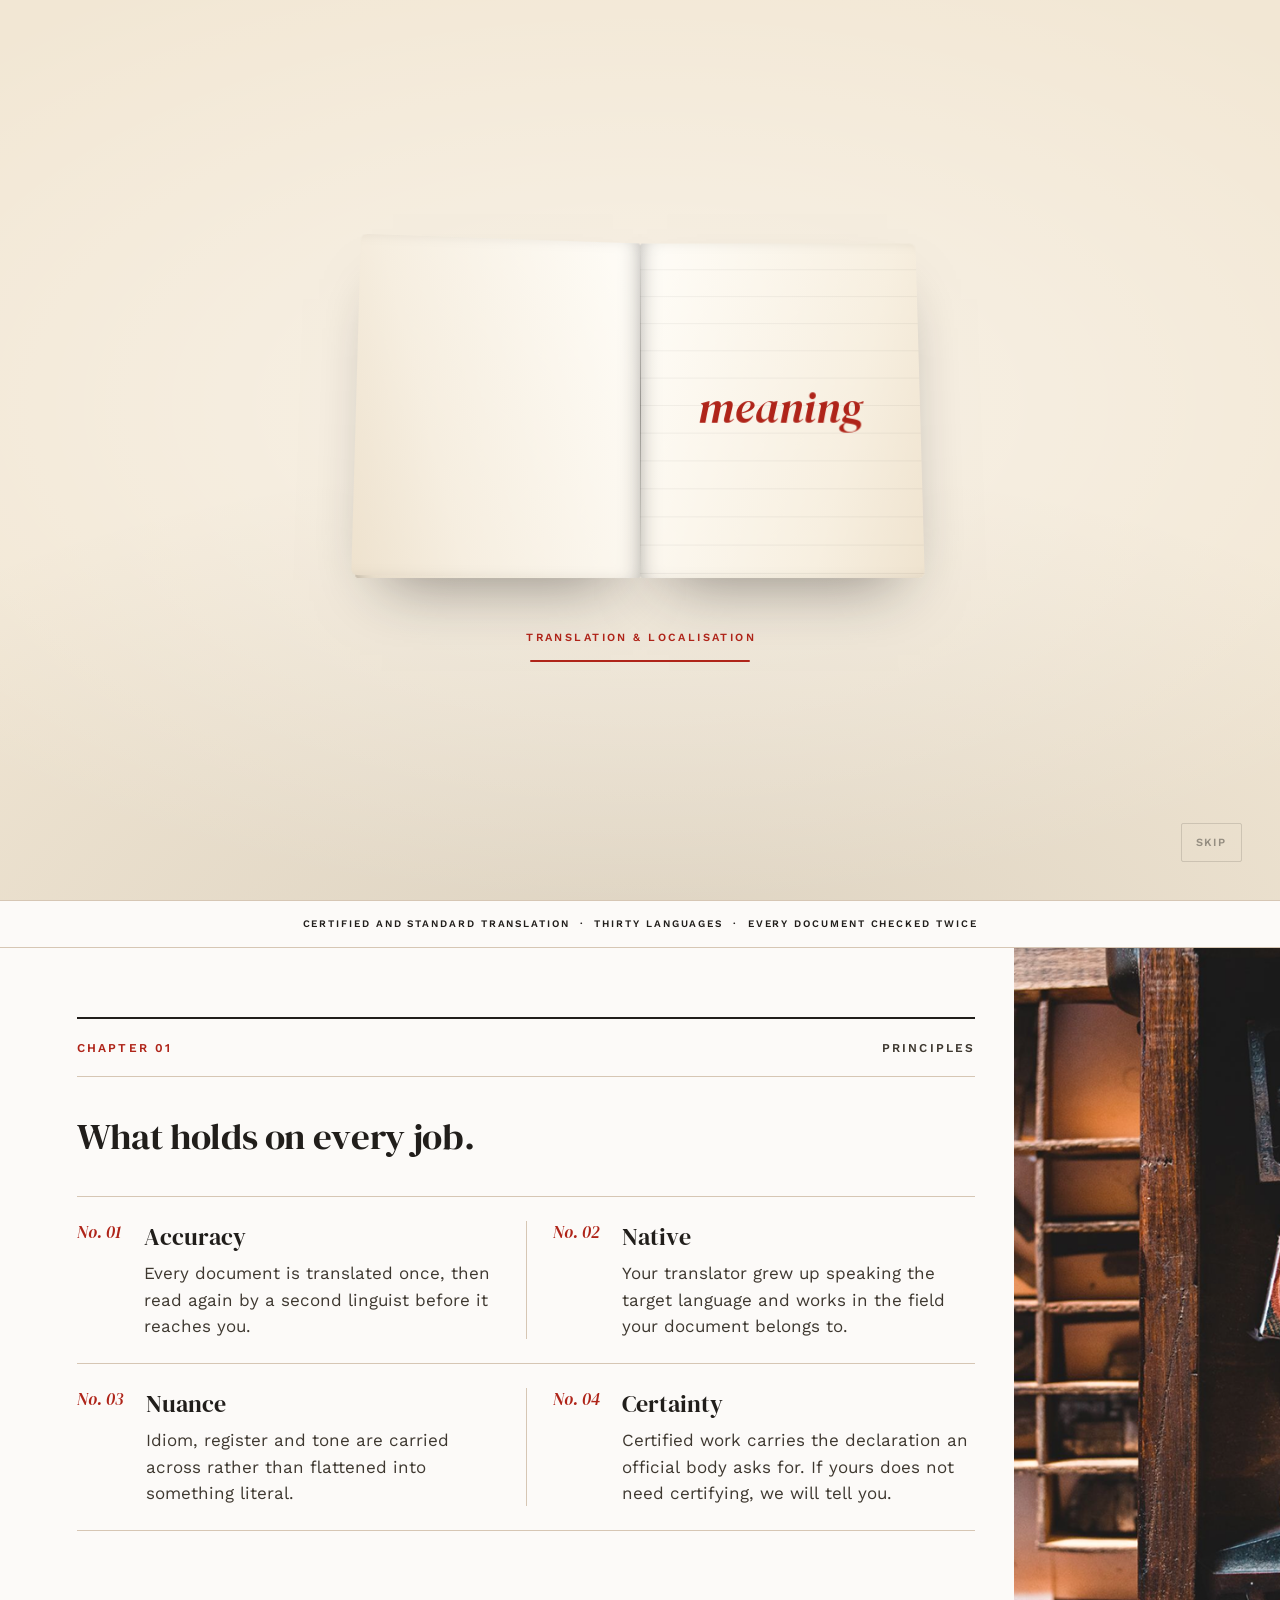
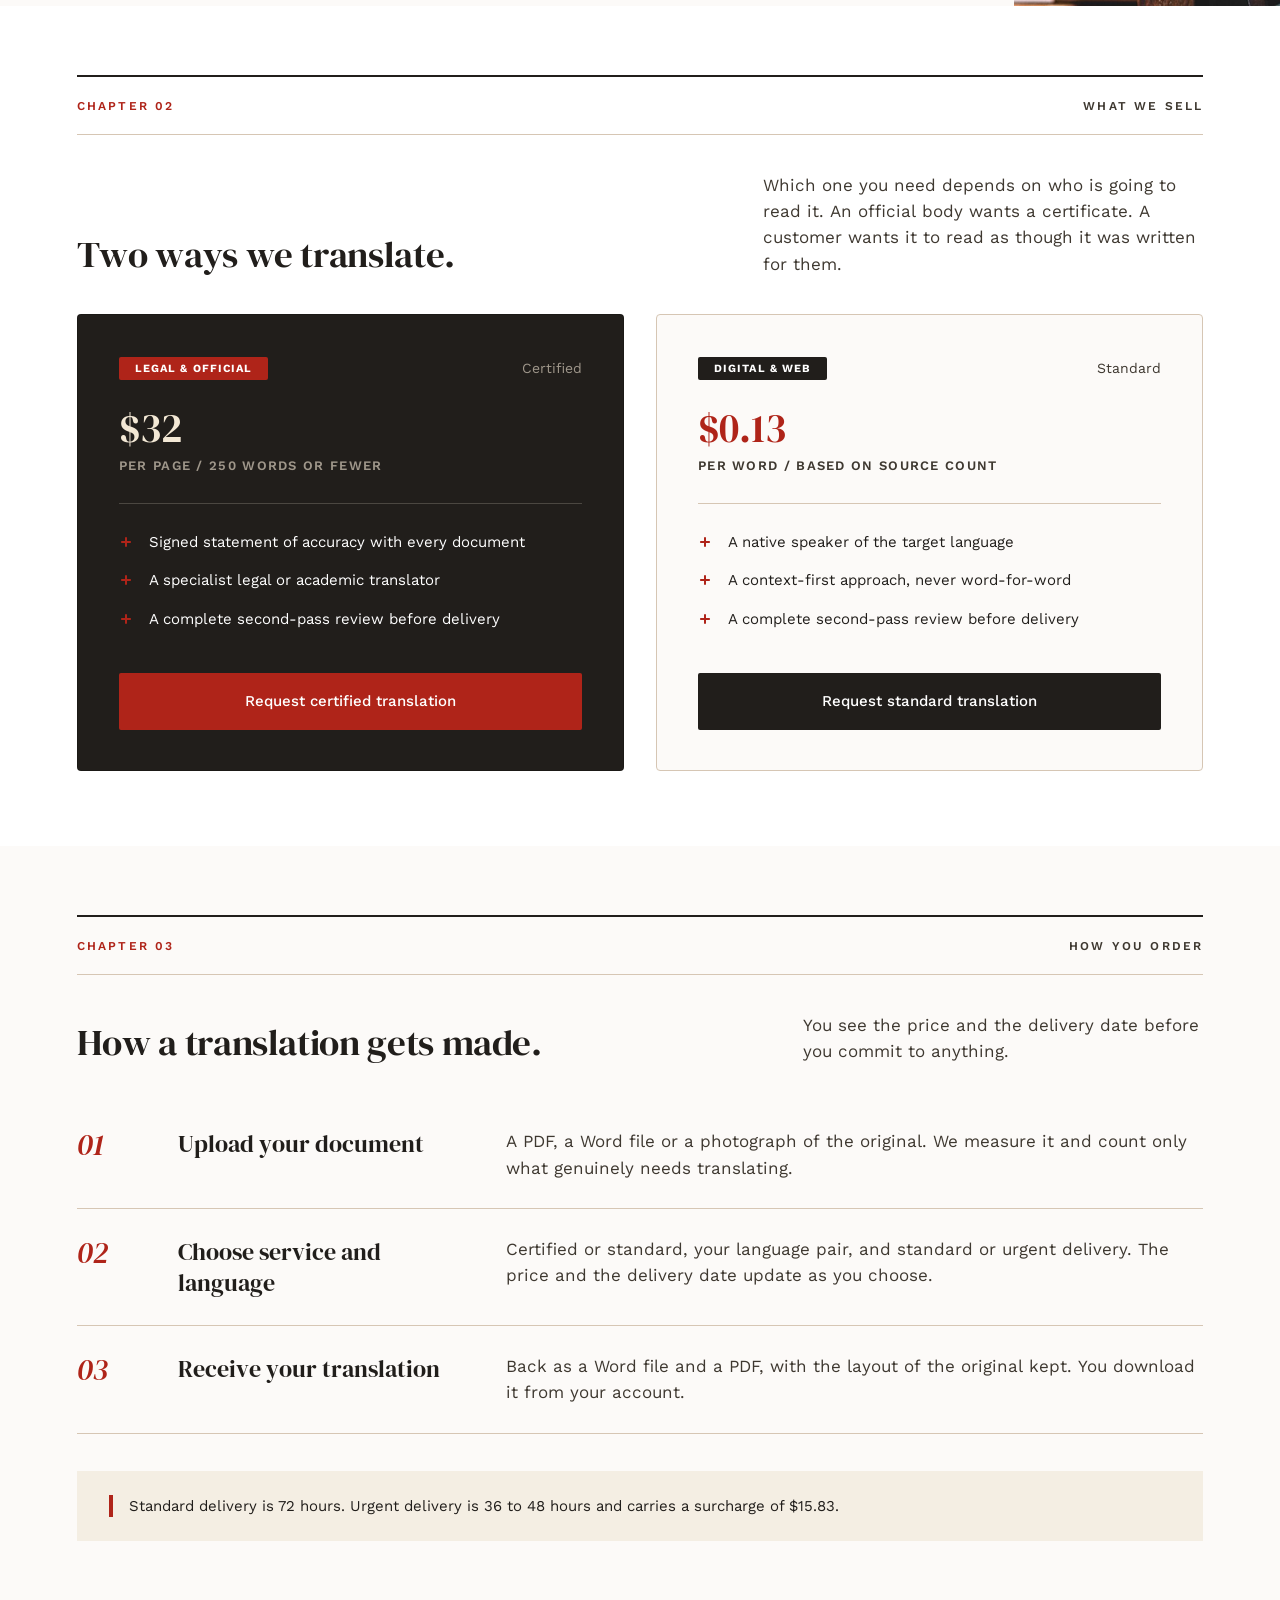
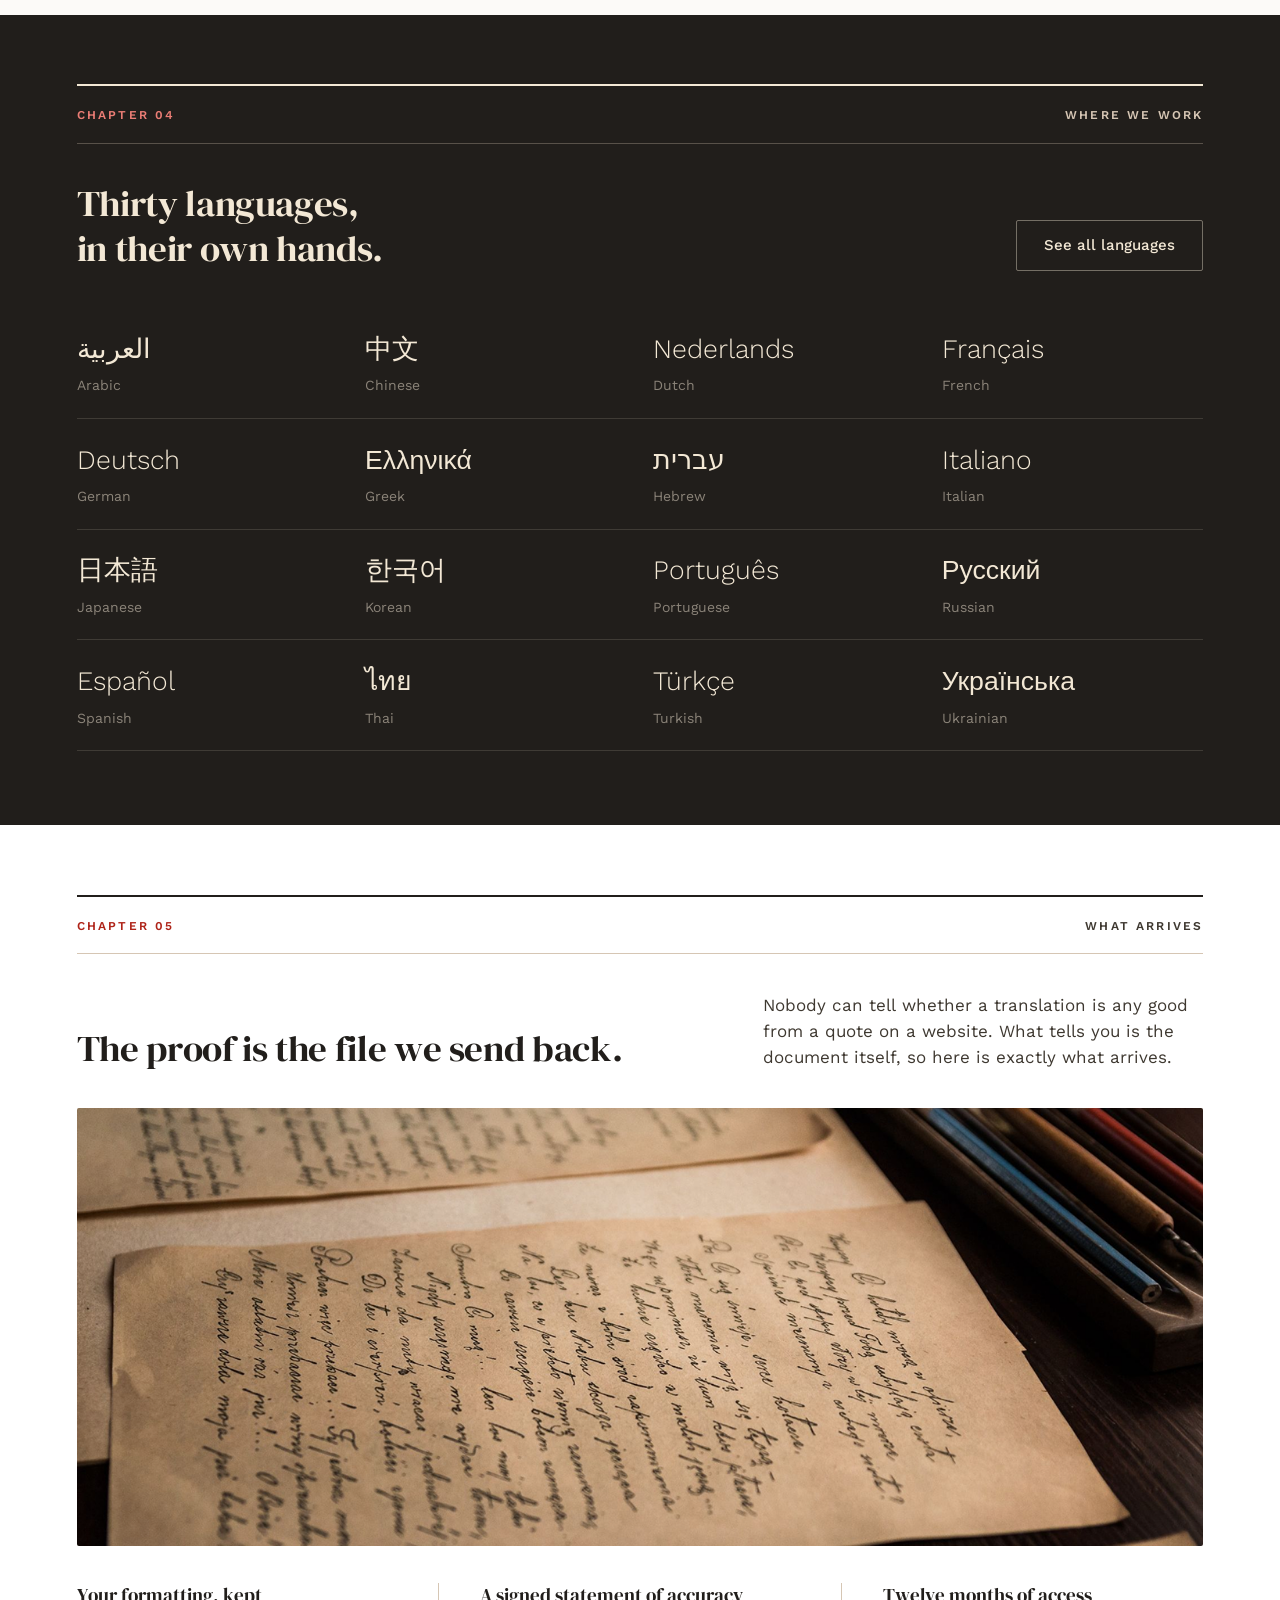
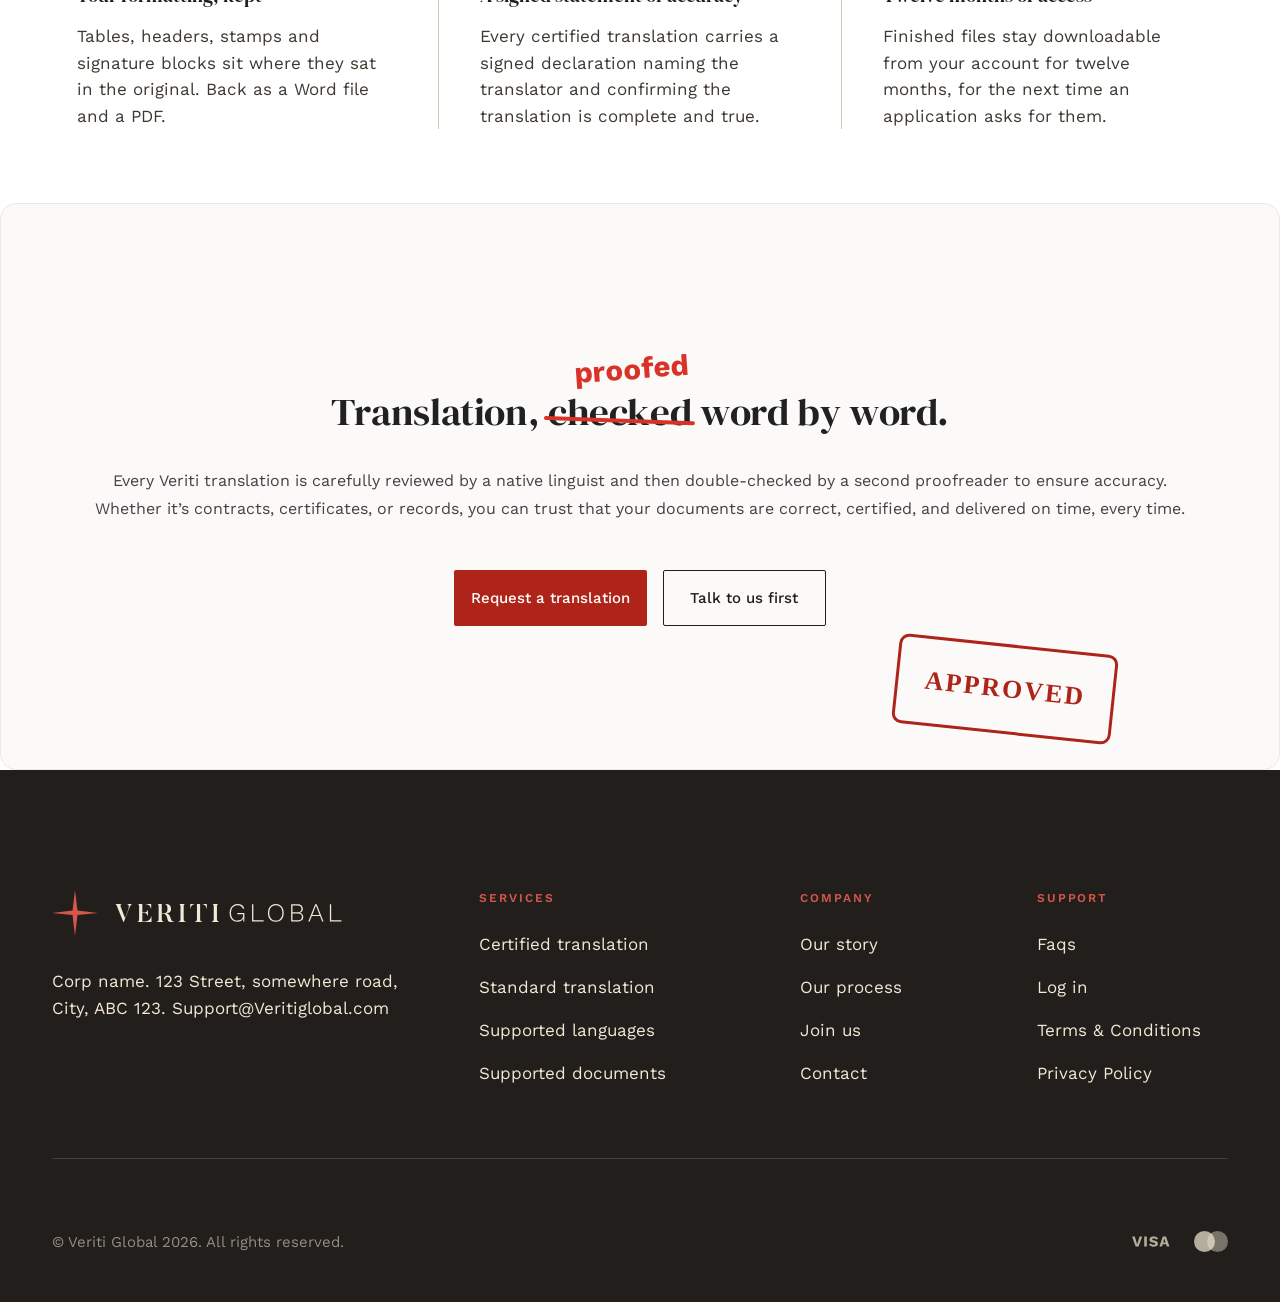
==== commit 232ef4ee: "rf" ====
--- a/index.html
+++ b/index.html
@@ -353,8 +353,7 @@
         <p>CERTIFIED AND STANDARD TRANSLATION &nbsp;·&nbsp; THIRTY LANGUAGES &nbsp;·&nbsp; EVERY DOCUMENT CHECKED TWICE
         </p>
       </div>
-
-]      <section class="principles-section" id="principles">
+    <section class="principles-section" id="principles">
         <div class="principles-body">
           <div class="section-stack">
 
@@ -380,7 +379,7 @@
             </div>
             <div class="principle-grid">
 
-              <span class="rule" data-reveal="write" class=""></span>
+              <span class="rule mobile_nonet " data-reveal="write"></span>
 
 
               <div class="principle-row" data-reveal="write">
@@ -393,7 +392,7 @@
                   </div>
                 </div>
                 <span class="rule rule--v"></span>
-
+                <span class="rule desktop_nonet" data-reveal="write"></span>
                 <div class="principle">
                   <span class="idx">No. 02</span>
                   <div class="copy">
@@ -414,7 +413,7 @@
                       into something literal.</p>
                   </div>
                 </div>
-
+                <span class="rule desktop_nonet" data-reveal="write"></span>
                 <span class="rule rule--v"></span>
                 <div class="principle">
                   <span class="idx">No. 04</span>
@@ -425,7 +424,7 @@
                   </div>
                 </div>
               </div>
-              <span class="rule" data-reveal="write"></span>
+              <span class="rule mobile_nonet" data-reveal="write"></span>
             </div>
 
           </div>
@@ -570,7 +569,7 @@
               <p class="desc" data-write="word">Back as a Word file and a PDF, with the layout of the original kept. You
                 download it from your account.</p>
             </div>
-            <span class="rule" data-reveal="write"></span>
+            <span class="rule mobile_nonet" data-reveal="write"></span>
           </div>
 
           <div class="turnaround" data-reveal="fade">
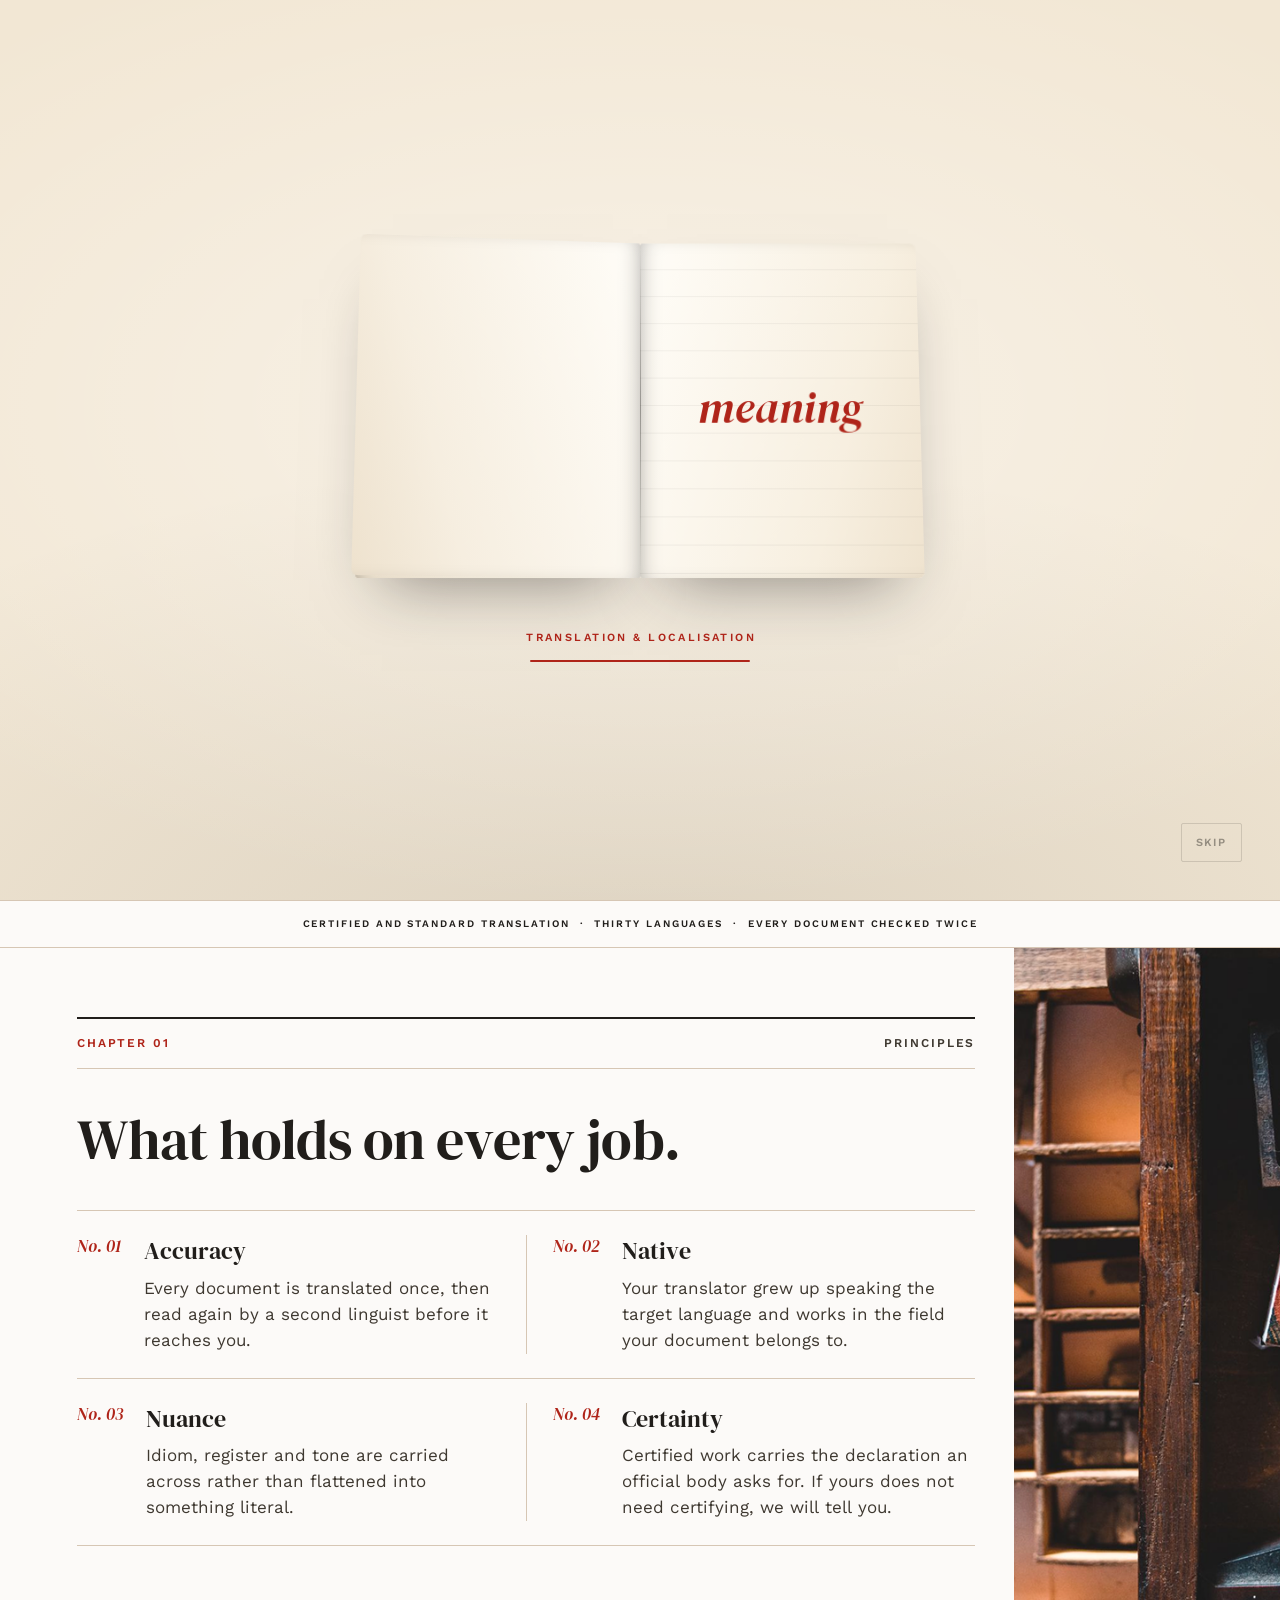
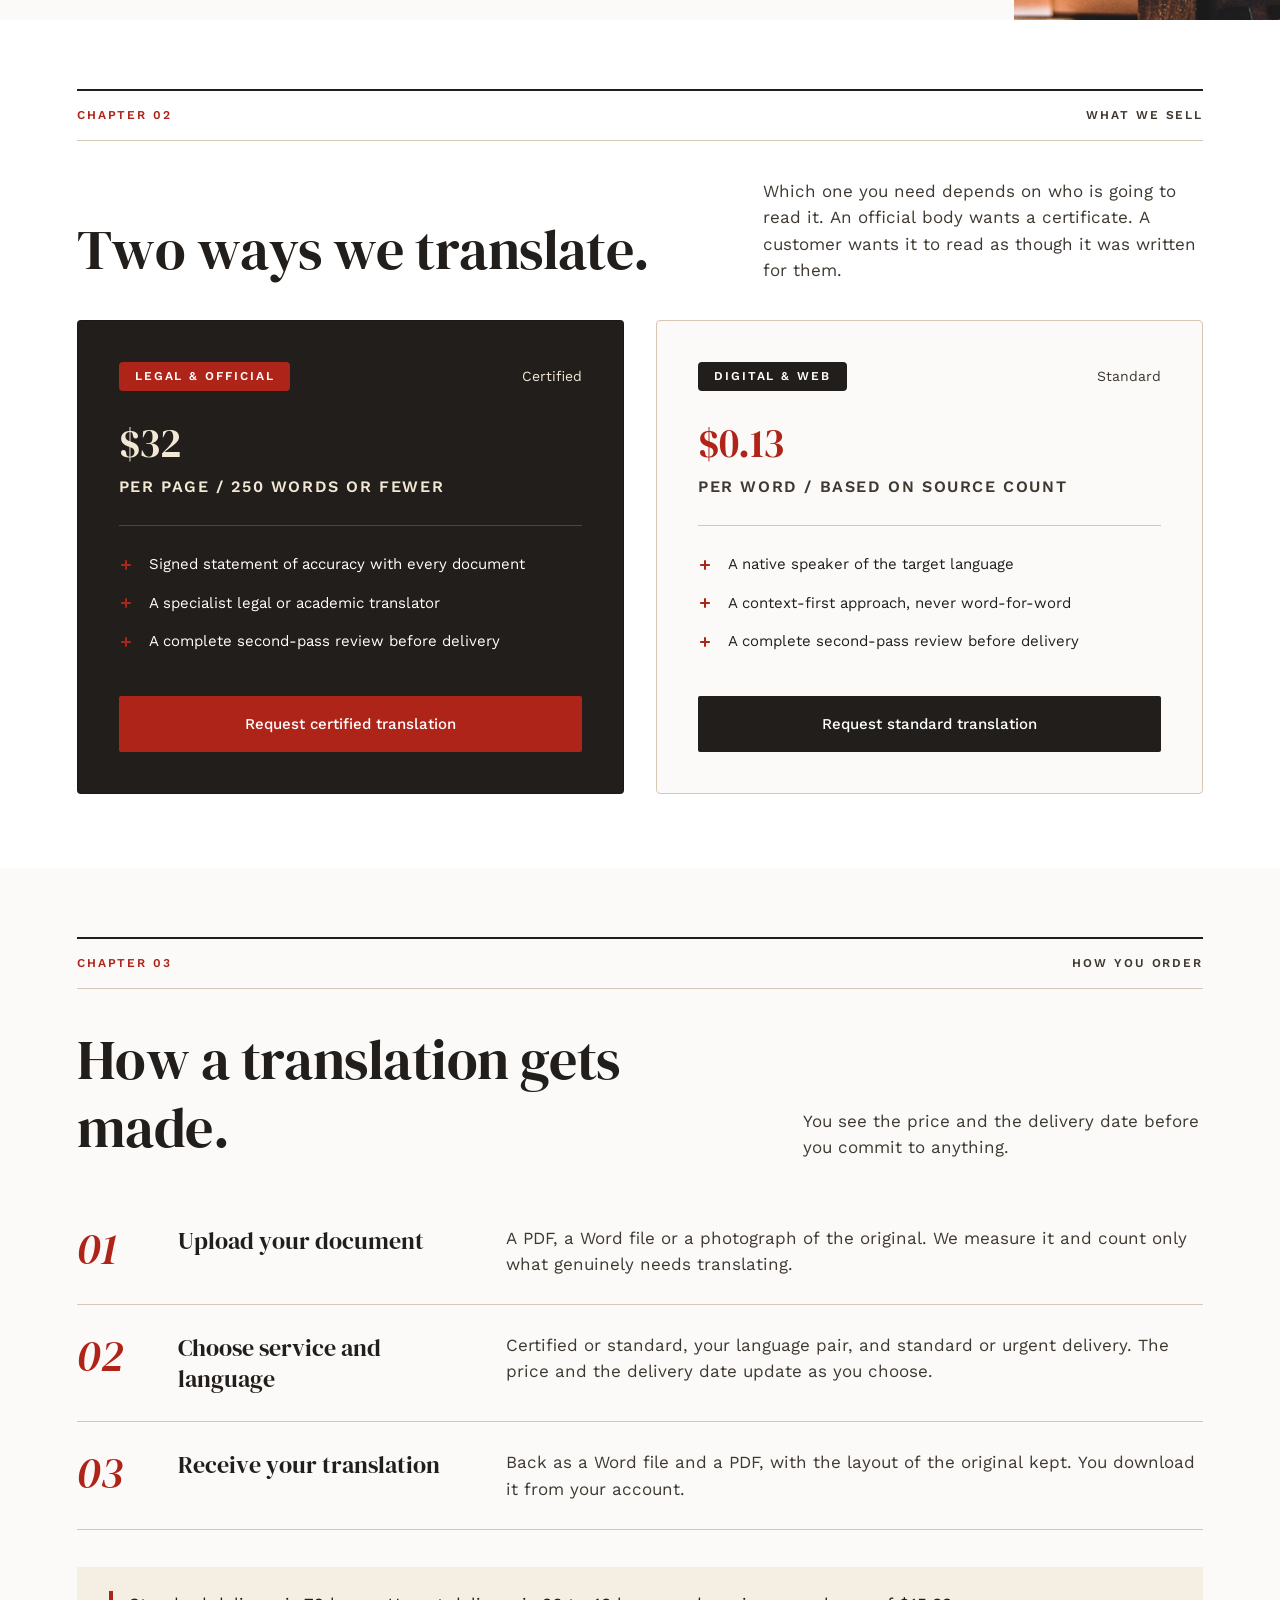
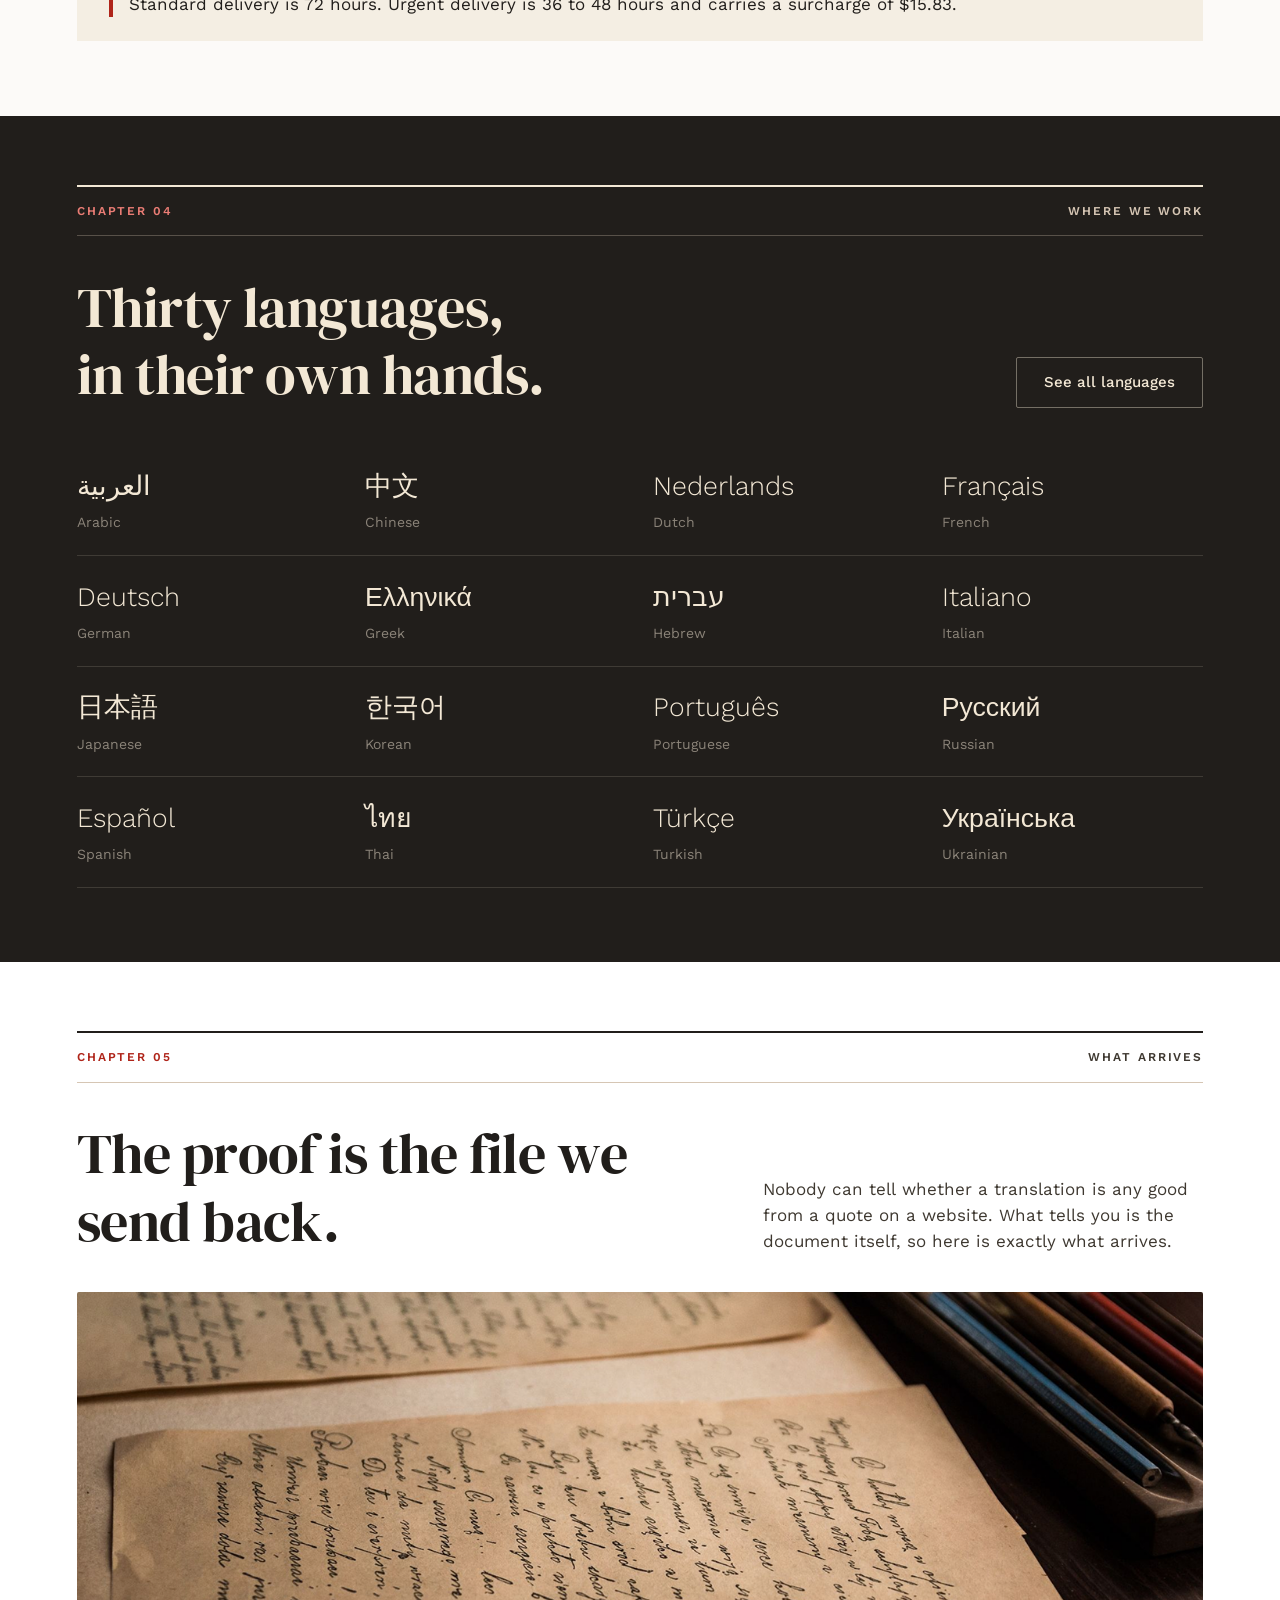
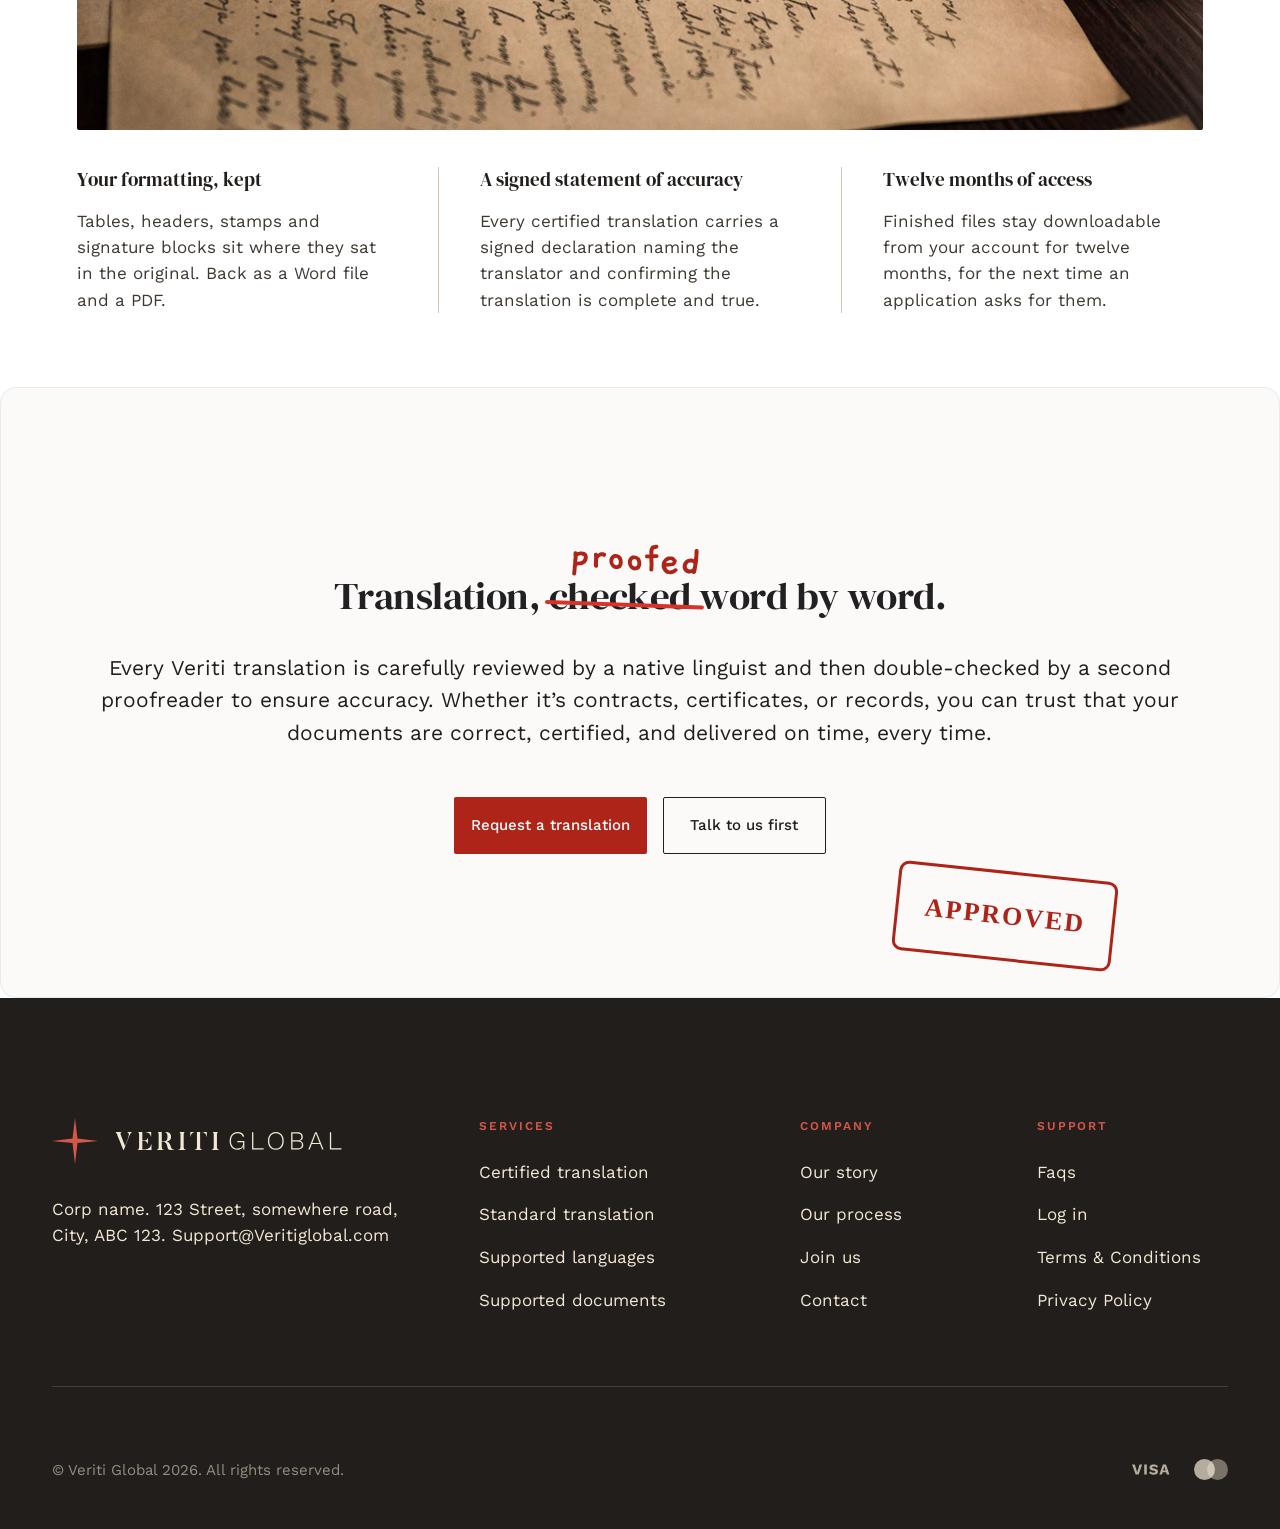
==== commit b707cfbd: "ok" ====
--- a/index.html
+++ b/index.html
@@ -264,7 +264,7 @@
           <div class="wrap">
             <div class="hero-copy">
               <div class="hero-stack" data-reveal="write" data-reveal-after="preloader">
-                <p class="eyebrow"><svg xmlns="http://www.w3.org/2000/svg" width="13" height="13" viewBox="0 0 13 13"
+                <p class="eyebrow"><svg class="mobile_nonet" xmlns="http://www.w3.org/2000/svg" width="13" height="13" viewBox="0 0 13 13"
                     fill="none">
                     <g clip-path="url(#clip0_13336_2596)">
                       <path d="M6.5 1V12M1 6.5H12" stroke="#AF2419" stroke-width="1.4" stroke-linecap="round" />
@@ -360,13 +360,9 @@
             <div class="chapter" data-reveal="write">
               <span class="rule rule--heavy"></span>
               <div class="new_divt">
-                <div>
                   <span class="no">CHAPTER 01</span>
-                </div>
-
-                <div>
+
                   <span class="name">PRINCIPLES</span>
-                </div>
 
               </div>
               <span class="rule" style="--sd:120ms"></span>
@@ -443,13 +439,9 @@
             <span class="rule rule--heavy"></span>
 
             <div class="new_divt">
-              <div>
                 <span class="no">CHAPTER 02</span>
-              </div>
-
-              <div>
+
                 <span class="name">WHAT WE SELL</span>
-              </div>
 
             </div>
             <span class="rule" style="--sd:120ms"></span>
@@ -471,7 +463,7 @@
 
               </div>
               <div class="price"><b>$32</b><span>Per page / 250 words or fewer</span></div>
-              <span class="hr"></span>
+              <span class="hr mobile_nonet"></span>
               <ul class="feat">
                 <li><svg xmlns="http://www.w3.org/2000/svg" width="14" height="14" viewBox="0 0 14 14" fill="none">
                     <path d="M2.91626 7.00006H11.0839M7.00006 2.91626V11.0839" stroke="#AF2419" stroke-width="2"
@@ -500,7 +492,7 @@
                 </div>
               </div>
               <div class="price"><b>$0.13</b><span>Per word / based on source count</span></div>
-              <span class="hr"></span>
+              <span class="hr mobile_nonet"></span>
               <ul class="feat">
                 <li><svg xmlns="http://www.w3.org/2000/svg" width="14" height="14" viewBox="0 0 14 14" fill="none">
                     <path d="M2.91626 7.00006H11.0839M7.00006 2.91626V11.0839" stroke="#AF2419" stroke-width="2"
@@ -530,13 +522,9 @@
             <span class="rule rule--heavy"></span>
 
             <div class="new_divt">
-              <div>
                 <span class="no">CHAPTER 03</span>
-              </div>
-
-              <div>
+
                 <span class="name">HOW YOU ORDER</span>
-              </div>
 
             </div>
             <span class="rule" style="--sd:120ms"></span>
@@ -549,7 +537,7 @@
           </div>
 
           <div class="procedure">
-            <div class="step" data-reveal="write">
+            <div class="step custom_border_t" data-reveal="write">
               <span class="num">01</span>
               <h3 class="h3 title" data-write>Upload your document</h3>
               <p class="desc" data-write="word">A PDF, a Word file or a photograph of the original. We measure it and
@@ -589,13 +577,9 @@
           <div class="chapter" data-reveal="write">
             <span class="rule rule--heavy"></span>
             <div class="new_divt">
-              <div>
                 <span class="no">CHAPTER 04</span>
-              </div>
-
-              <div>
+
                 <span class="name">WHERE WE WORK</span>
-              </div>
 
             </div>
             <span class="rule" style="--sd:120ms"></span>
@@ -642,13 +626,9 @@
           <div class="chapter" data-reveal="write">
             <span class="rule rule--heavy"></span>
             <div class="new_divt">
-              <div>
                 <span class="no">CHAPTER 05</span>
-              </div>
-
-              <div>
+
                 <span class="name">WHAT ARRIVES</span>
-              </div>
 
             </div>
             <span class="rule" style="--sd:120ms"></span>
@@ -694,14 +674,15 @@
         <div class="manuscript" data-reveal="fade">
 
 
-          <div class="wrap ms-inner">
+          <div class="wrap ms-inner no_padding_t">
             <div class="desktop_nonet">
               <span class="stamp different_posotion">APPROVED</span>
             </div>
             <div class="ms-head" data-reveal="write">
-              <h2 class="h2" data-write>Translation, <span id="msWord">checked</span> word by word.</h2>
+              <h2 class="h2 also_new_post" data-write>Translation, <span id="msWord">checked <br class="desktop_nonet"></span> word by word.</h2>
               <span class="ms-strike" id="msStrike"></span>
-              <span class="ms-proofed" id="msProofed">proofed</span>
+              <img src="./img/prrofed_t.svg" id="msProofed" class="img-fluid prrofed_t">
+              <!-- <span class="ms-proofed" id="msProofed">proofed</span> -->
             </div>
             <p data-write="word">Every Veriti translation is carefully reviewed by a native linguist and then
               double-checked by a second proofreader to ensure accuracy. Whether it&rsquo;s contracts, certificates, or
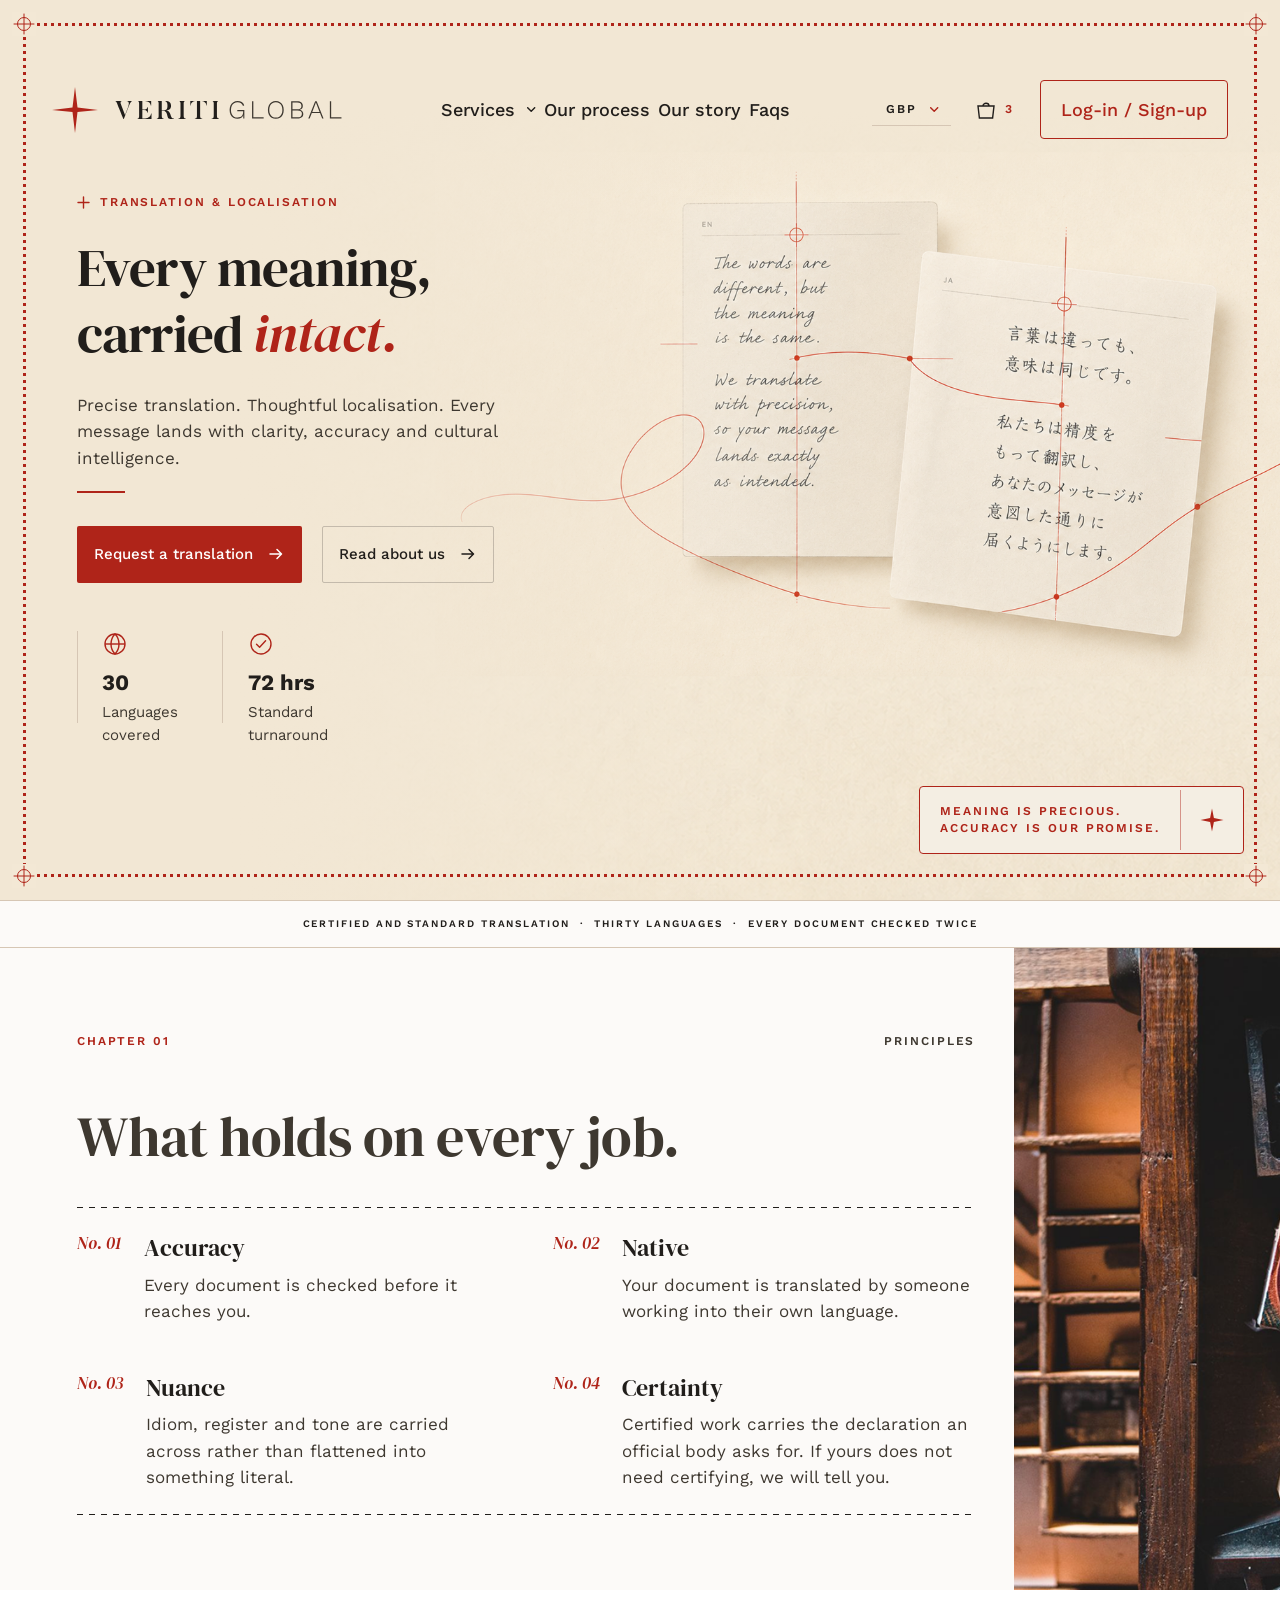
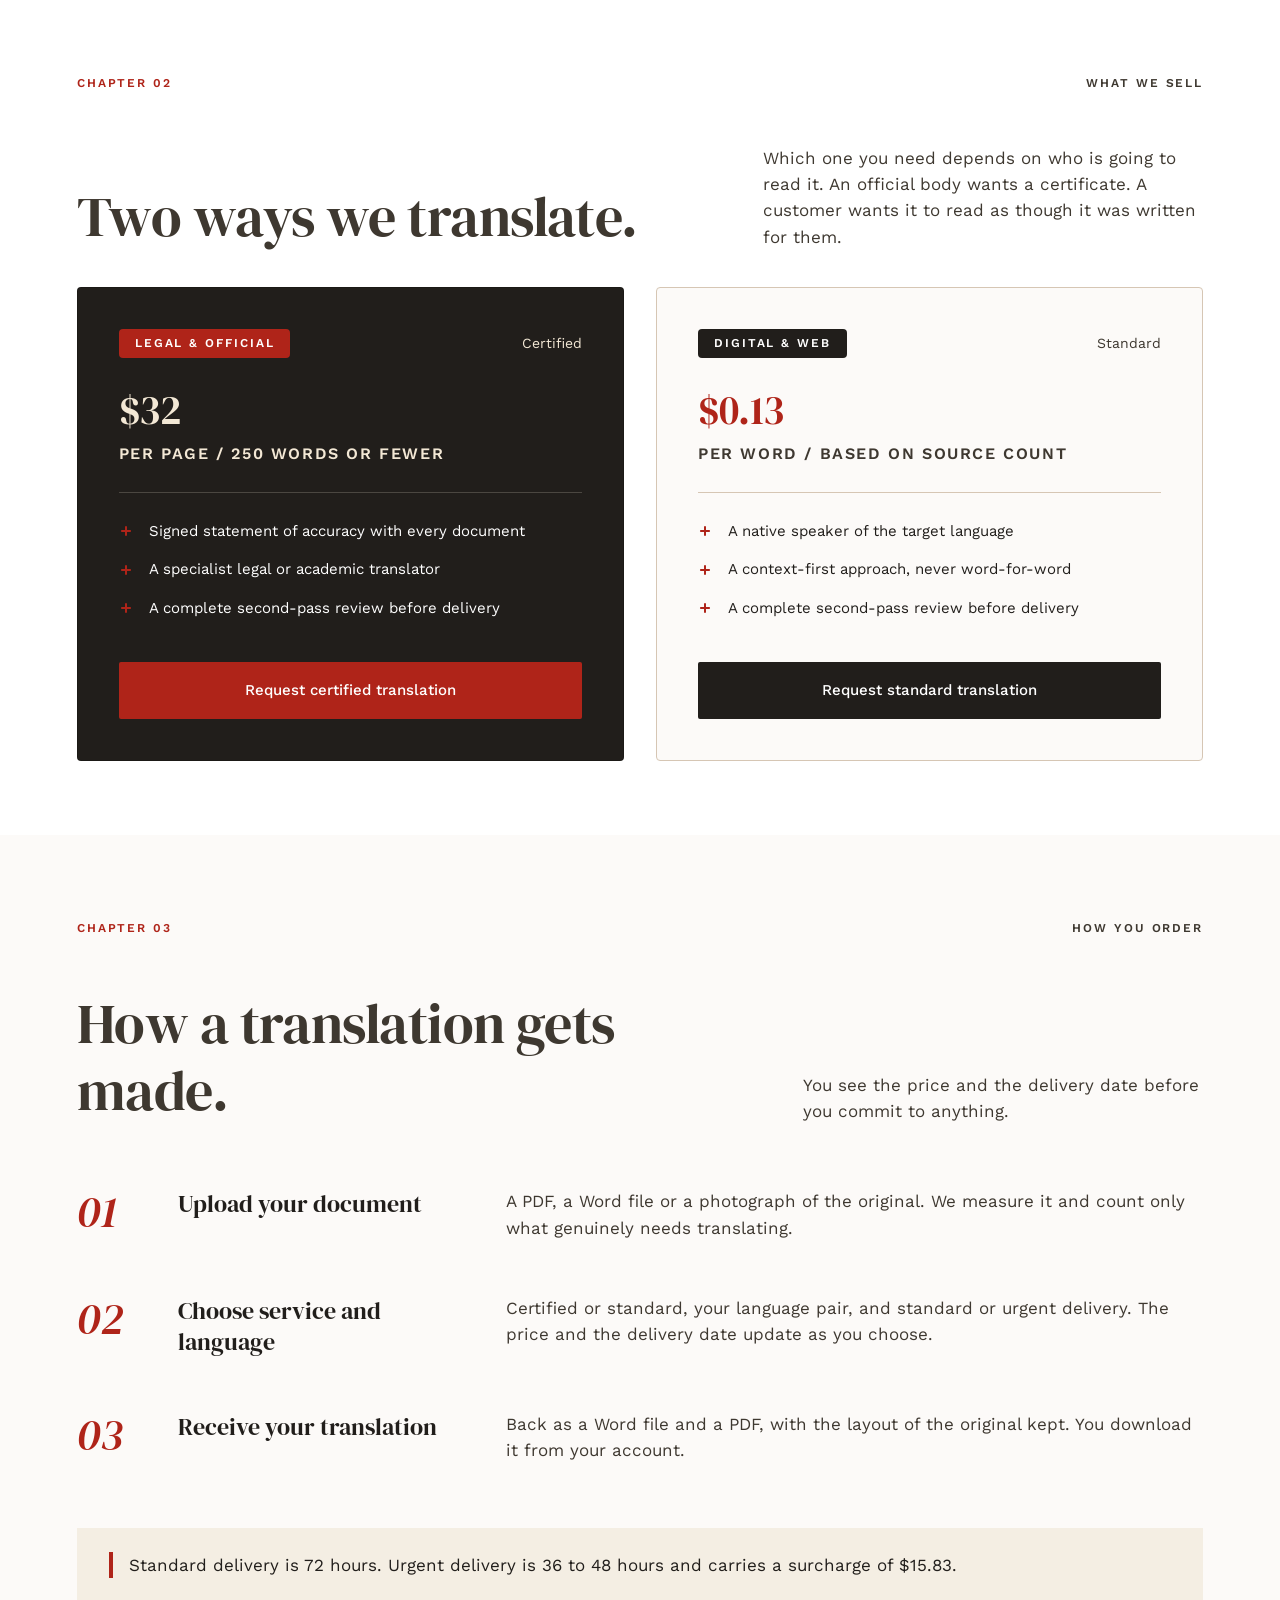
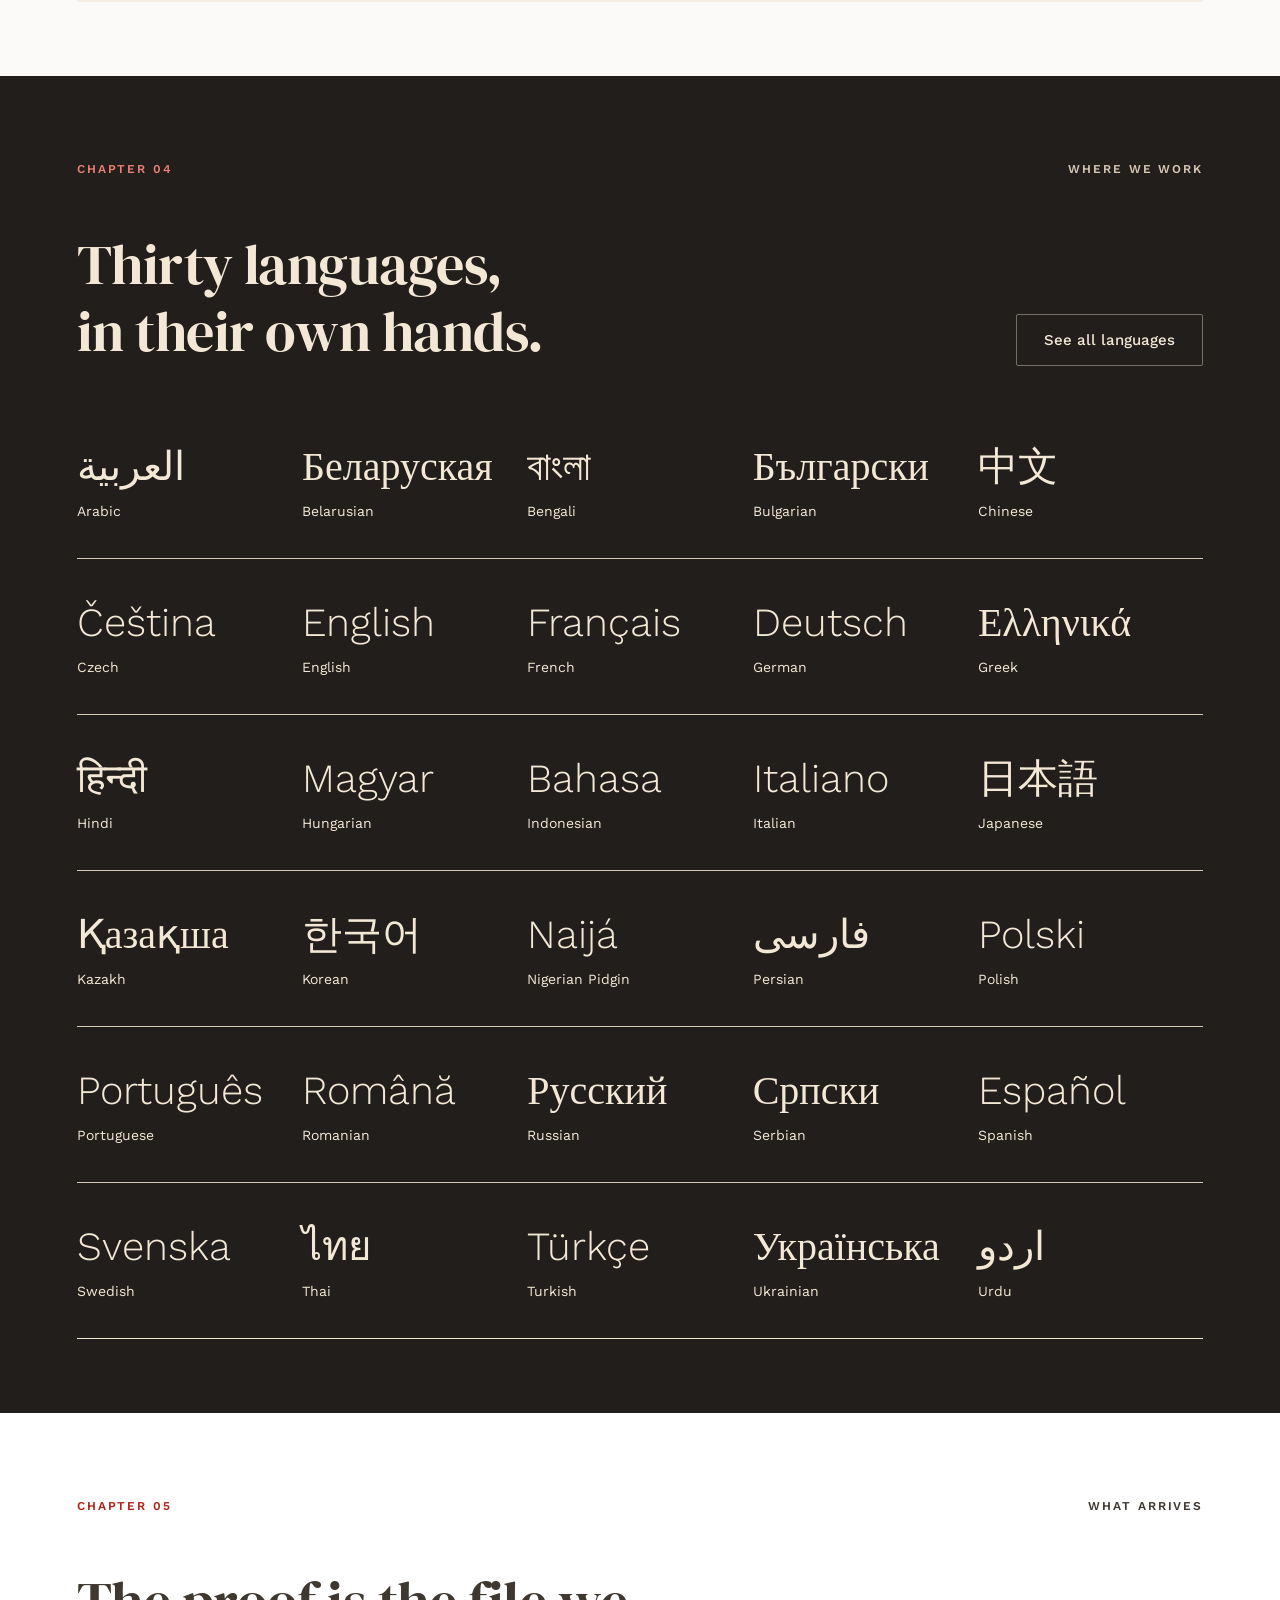
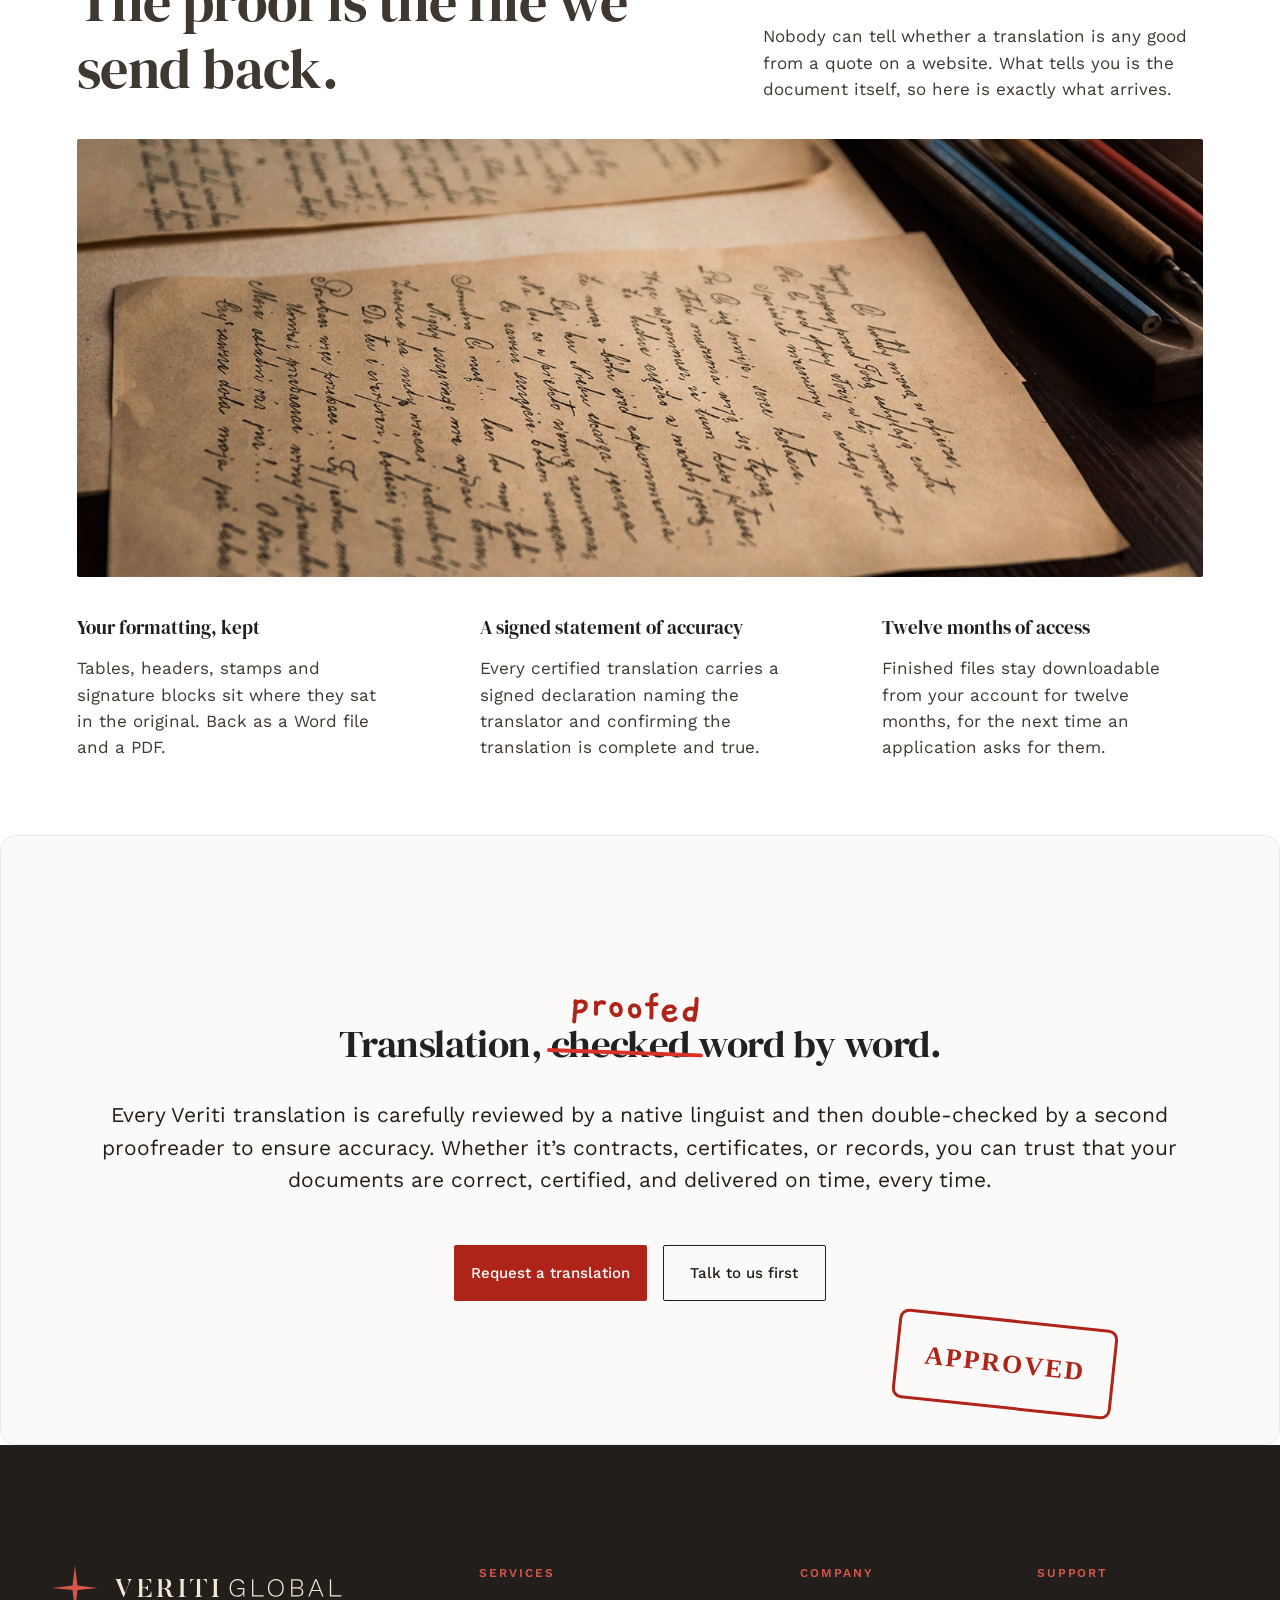
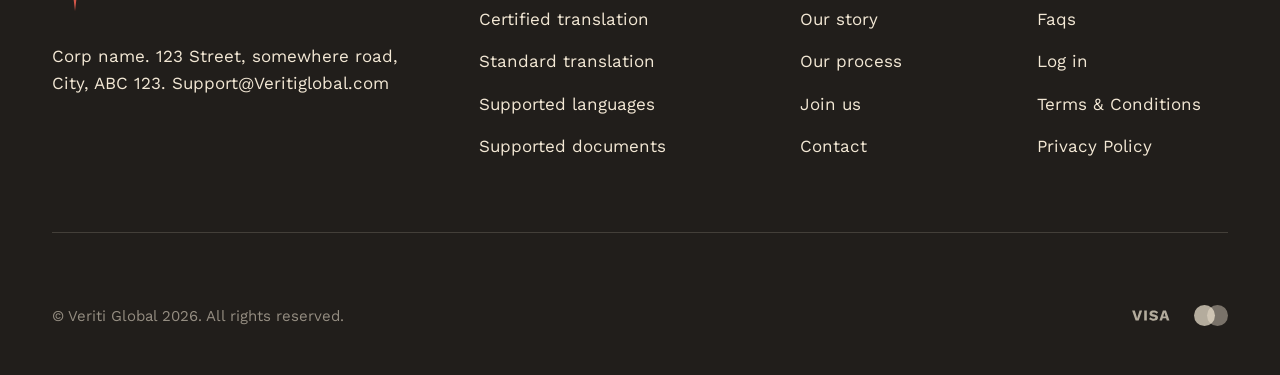
==== commit fb629876: "ok" ====
--- a/index.html
+++ b/index.html
@@ -186,8 +186,8 @@
     </header>
 
 
-     <!-- PRELOADER — the book opens, the word finds its English -->
-     <div id="preloader" role="status" aria-label="Loading">
+    <!-- PRELOADER — the book opens, the word finds its English -->
+    <div id="preloader" role="status" aria-label="Loading">
       <div class="pl-stage">
         <div class="book" id="book">
           <div class="bk-face-page bk-left">
@@ -214,8 +214,8 @@
     </div>
 
     <main id="top" class="only_for_me">
-    
-        <!-- hERO -->
+
+      <!-- hERO -->
       <section class="hero" id="hero">
         <div class="hero-texture mobile_nonet"><img src="./img/texture_bg.png" class="img-fluid"></div>
         <div class="hero-art mobile_nonet">
@@ -264,8 +264,8 @@
           <div class="wrap">
             <div class="hero-copy">
               <div class="hero-stack" data-reveal="write" data-reveal-after="preloader">
-                <p class="eyebrow"><svg class="mobile_nonet" xmlns="http://www.w3.org/2000/svg" width="13" height="13" viewBox="0 0 13 13"
-                    fill="none">
+                <p class="eyebrow"><svg class="mobile_nonet" xmlns="http://www.w3.org/2000/svg" width="13" height="13"
+                    viewBox="0 0 13 13" fill="none">
                     <g clip-path="url(#clip0_13336_2596)">
                       <path d="M6.5 1V12M1 6.5H12" stroke="#AF2419" stroke-width="1.4" stroke-linecap="round" />
                     </g>
@@ -353,16 +353,17 @@
         <p>CERTIFIED AND STANDARD TRANSLATION &nbsp;·&nbsp; THIRTY LANGUAGES &nbsp;·&nbsp; EVERY DOCUMENT CHECKED TWICE
         </p>
       </div>
-    <section class="principles-section" id="principles">
+      
+      <section class="principles-section" id="principles">
         <div class="principles-body">
-          <div class="section-stack">
+          <div class="section-stack different_width_for_now">
 
             <div class="chapter" data-reveal="write">
               <span class="rule rule--heavy"></span>
               <div class="new_divt">
-                  <span class="no">CHAPTER 01</span>
-
-                  <span class="name">PRINCIPLES</span>
+                <span class="no">CHAPTER 01</span>
+
+                <span class="name">PRINCIPLES</span>
 
               </div>
               <span class="rule" style="--sd:120ms"></span>
@@ -373,9 +374,10 @@
               <img src="./img/mobile_imgt.png" alt="" class="img-fluid " style="border-radius: var(--radius-m, 12px);
               ">
             </div>
-            <div class="principle-grid">
-
-              <span class="rule mobile_nonet " data-reveal="write"></span>
+            <div class="principle-grid ">
+              <div class="mobile_nonet"
+                style="height: 1px; width: 100%; align-self: stretch; background: repeating-linear-gradient(to right, var(--brand-ink, #211E1B) 0, var(--brand-ink, #211E1B) 6px, transparent 6px, transparent 12px);">
+              </div>
 
 
               <div class="principle-row" data-reveal="write">
@@ -383,8 +385,7 @@
                   <span class="idx">No. 01</span>
                   <div class="copy">
                     <h3 class="h3" data-write>Accuracy</h3>
-                    <p class="body" data-write="word">Every document is translated once, then read again by a second
-                      linguist before it reaches you.</p>
+                    <p class="body" data-write="word">Every document is checked before it reaches you.</p>
                   </div>
                 </div>
                 <span class="rule rule--v"></span>
@@ -393,8 +394,8 @@
                   <span class="idx">No. 02</span>
                   <div class="copy">
                     <h3 class="h3" data-write>Native</h3>
-                    <p class="body" data-write="word">Your translator grew up speaking the target language and works in
-                      the field your document belongs to.</p>
+                    <p class="body" data-write="word">Your document is translated by someone working into their own
+                      language.</p>
                   </div>
                 </div>
               </div>
@@ -420,7 +421,10 @@
                   </div>
                 </div>
               </div>
-              <span class="rule mobile_nonet" data-reveal="write"></span>
+              <div class="mobile_nonet"
+                style="height: 1px; width: 100%; align-self: stretch; background: repeating-linear-gradient(to right, var(--brand-ink, #211E1B) 0, var(--brand-ink, #211E1B) 6px, transparent 6px, transparent 12px);">
+              </div> <!-- <span class="rule mobile_nonet " data-reveal="write"></span> -->
+
             </div>
 
           </div>
@@ -439,9 +443,9 @@
             <span class="rule rule--heavy"></span>
 
             <div class="new_divt">
-                <span class="no">CHAPTER 02</span>
-
-                <span class="name">WHAT WE SELL</span>
+              <span class="no">CHAPTER 02</span>
+
+              <span class="name">WHAT WE SELL</span>
 
             </div>
             <span class="rule" style="--sd:120ms"></span>
@@ -522,9 +526,9 @@
             <span class="rule rule--heavy"></span>
 
             <div class="new_divt">
-                <span class="no">CHAPTER 03</span>
-
-                <span class="name">HOW YOU ORDER</span>
+              <span class="no">CHAPTER 03</span>
+
+              <span class="name">HOW YOU ORDER</span>
 
             </div>
             <span class="rule" style="--sd:120ms"></span>
@@ -577,9 +581,9 @@
           <div class="chapter" data-reveal="write">
             <span class="rule rule--heavy"></span>
             <div class="new_divt">
-                <span class="no">CHAPTER 04</span>
-
-                <span class="name">WHERE WE WORK</span>
+              <span class="no">CHAPTER 04</span>
+
+              <span class="name">WHERE WE WORK</span>
 
             </div>
             <span class="rule" style="--sd:120ms"></span>
@@ -587,35 +591,476 @@
 
           <div class="sec-head" data-reveal="write">
             <h2 class="h2" data-write>Thirty languages,<br>in their own hands.</h2>
-            <a class="btn btn--outline-cream" href="#languages">See all languages</a>
-          </div>
-
-          <div class="spec-wall">
-            <div class="spec-row" data-reveal="write">
-              <div class="spec"><b lang="ar" dir="auto">العربية</b><span>Arabic</span></div>
-              <div class="spec"><b lang="zh">中文</b><span>Chinese</span></div>
-              <div class="spec"><b lang="nl">Nederlands</b><span>Dutch</span></div>
-              <div class="spec"><b lang="fr">Français</b><span>French</span></div>
-            </div>
-            <div class="spec-row" data-reveal="write">
-              <div class="spec"><b lang="de">Deutsch</b><span>German</span></div>
-              <div class="spec"><b lang="el">Ελληνικά</b><span>Greek</span></div>
-              <div class="spec"><b lang="he" dir="auto">עברית</b><span>Hebrew</span></div>
-              <div class="spec"><b lang="it">Italiano</b><span>Italian</span></div>
-            </div>
-            <div class="spec-row" data-reveal="write">
-              <div class="spec"><b lang="ja">日本語</b><span>Japanese</span></div>
-              <div class="spec"><b lang="ko">한국어</b><span>Korean</span></div>
-              <div class="spec"><b lang="pt">Português</b><span>Portuguese</span></div>
-              <div class="spec"><b lang="ru">Русский</b><span>Russian</span></div>
-            </div>
-            <div class="spec-row" data-reveal="write">
-              <div class="spec"><b lang="es">Español</b><span>Spanish</span></div>
-              <div class="spec"><b lang="th">ไทย</b><span>Thai</span></div>
-              <div class="spec"><b lang="tr">Türkçe</b><span>Turkish</span></div>
-              <div class="spec"><b lang="uk">Українська</b><span>Ukrainian</span></div>
-            </div>
-          </div>
+            <div class="mobile_nonet">
+              <a class="btn btn--outline-cream" href="#languages">See all languages</a>
+
+            </div>
+          </div>
+
+          <div class="mobile_nonet">
+            <div class="mobile_none_sk">
+              <div class="sl2_inside2">
+                  <div class="sl2_inn" style="border-top: none;">
+                      <div class="sl2_card">
+                          <p class="sl2_card_p">العربية</p>
+                          <p class="sl2_card_p2">Arabic</p>
+                      </div>
+                      <div class="sl2_card">
+                          <p class="sl2_card_p">Беларуская</p>
+                          <p class="sl2_card_p2">Belarusian</p>
+                      </div>
+                      <div class="sl2_card">
+                          <p class="sl2_card_p">বাংলা</p>
+                          <p class="sl2_card_p2">Bengali</p>
+                      </div>
+                      <div class="sl2_card">
+                          <p class="sl2_card_p">Български</p>
+                          <p class="sl2_card_p2">Bulgarian</p>
+                      </div>
+                      <div class="sl2_card">
+                          <p class="sl2_card_p">中文</p>
+                          <p class="sl2_card_p2">Chinese</p>
+                      </div>
+                  </div>
+                  <div class="sl2_inn">
+                      <div class="sl2_card">
+                          <p class="sl2_card_p">Čeština</p>
+                          <p class="sl2_card_p2">Czech</p>
+                      </div>
+                      <div class="sl2_card">
+                          <p class="sl2_card_p">English</p>
+                          <p class="sl2_card_p2">English</p>
+                      </div>
+                      <div class="sl2_card">
+                          <p class="sl2_card_p">Français</p>
+                          <p class="sl2_card_p2">French</p>
+                      </div>
+                      <div class="sl2_card">
+                          <p class="sl2_card_p">Deutsch</p>
+                          <p class="sl2_card_p2">German</p>
+                      </div>
+                      <div class="sl2_card">
+                          <p class="sl2_card_p">Ελληνικά</p>
+                          <p class="sl2_card_p2">Greek</p>
+                      </div>
+                  </div>
+                  <div class="sl2_inn">
+                      <div class="sl2_card">
+                          <p class="sl2_card_p">हिन्दी</p>
+                          <p class="sl2_card_p2">Hindi</p>
+                      </div>
+                      <div class="sl2_card">
+                          <p class="sl2_card_p">Magyar</p>
+                          <p class="sl2_card_p2">Hungarian</p>
+                      </div>
+                      <div class="sl2_card">
+                          <p class="sl2_card_p">Bahasa</p>
+                          <p class="sl2_card_p2">Indonesian</p>
+                      </div>
+                      <div class="sl2_card">
+                          <p class="sl2_card_p">Italiano</p>
+                          <p class="sl2_card_p2">Italian</p>
+                      </div>
+                      <div class="sl2_card">
+                          <p class="sl2_card_p">日本語</p>
+                          <p class="sl2_card_p2">Japanese</p>
+                      </div>
+                  </div>
+                  <div class="sl2_inn">
+                      <div class="sl2_card">
+                          <p class="sl2_card_p">Қазақша</p>
+                          <p class="sl2_card_p2">Kazakh</p>
+                      </div>
+                      <div class="sl2_card">
+                          <p class="sl2_card_p">한국어</p>
+                          <p class="sl2_card_p2">Korean</p>
+                      </div>
+                      <div class="sl2_card">
+                          <p class="sl2_card_p">Naijá</p>
+                          <p class="sl2_card_p2">Nigerian Pidgin</p>
+                      </div>
+                      <div class="sl2_card">
+                          <p class="sl2_card_p">فارسی</p>
+                          <p class="sl2_card_p2">Persian</p>
+                      </div>
+                      <div class="sl2_card">
+                          <p class="sl2_card_p">Polski</p>
+                          <p class="sl2_card_p2">Polish</p>
+                      </div>
+                  </div>
+                  <div class="sl2_inn">
+                      <div class="sl2_card">
+                          <p class="sl2_card_p">Português</p>
+                          <p class="sl2_card_p2">Portuguese</p>
+                      </div>
+                      <div class="sl2_card">
+                          <p class="sl2_card_p">Română</p>
+                          <p class="sl2_card_p2">Romanian</p>
+                      </div>
+                      <div class="sl2_card">
+                          <p class="sl2_card_p">Русский</p>
+                          <p class="sl2_card_p2">Russian</p>
+                      </div>
+                      <div class="sl2_card">
+                          <p class="sl2_card_p">Српски</p>
+                          <p class="sl2_card_p2">Serbian</p>
+                      </div>
+                      <div class="sl2_card">
+                          <p class="sl2_card_p">Español</p>
+                          <p class="sl2_card_p2">Spanish</p>
+                      </div>
+                  </div>
+                  <div class="sl2_inn" style="border-bottom: 1px solid var(--brand-paper, #F3E8D5);">
+                      <div class="sl2_card">
+                          <p class="sl2_card_p">Svenska</p>
+                          <p class="sl2_card_p2">Swedish</p>
+                      </div>
+                      <div class="sl2_card">
+                          <p class="sl2_card_p">ไทย</p>
+                          <p class="sl2_card_p2">Thai</p>
+                      </div>
+                      <div class="sl2_card">
+                          <p class="sl2_card_p">Türkçe</p>
+                          <p class="sl2_card_p2">Turkish</p>
+                      </div>
+                      <div class="sl2_card">
+                          <p class="sl2_card_p">Українська</p>
+                          <p class="sl2_card_p2">Ukrainian</p>
+                      </div>
+                      <div class="sl2_card">
+                          <p class="sl2_card_p">اردو</p>
+                          <p class="sl2_card_p2">Urdu</p>
+                      </div>
+                  </div>
+              </div>
+          </div>
+            <!-- <div class="spec-wall">
+              <div class="spec-row" data-reveal="write">
+                <div class="spec"><b lang="ar" dir="auto">العربية</b><span>Arabic</span></div>
+                <div class="spec"><b lang="zh">中文</b><span>Chinese</span></div>
+                <div class="spec"><b lang="nl">Nederlands</b><span>Dutch</span></div>
+                <div class="spec"><b lang="fr">Français</b><span>French</span></div>
+              </div>
+              <div class="spec-row" data-reveal="write">
+                <div class="spec"><b lang="de">Deutsch</b><span>German</span></div>
+                <div class="spec"><b lang="el">Ελληνικά</b><span>Greek</span></div>
+                <div class="spec"><b lang="he" dir="auto">עברית</b><span>Hebrew</span></div>
+                <div class="spec"><b lang="it">Italiano</b><span>Italian</span></div>
+              </div>
+              <div class="spec-row" data-reveal="write">
+                <div class="spec"><b lang="ja">日本語</b><span>Japanese</span></div>
+                <div class="spec"><b lang="ko">한국어</b><span>Korean</span></div>
+                <div class="spec"><b lang="pt">Português</b><span>Portuguese</span></div>
+                <div class="spec"><b lang="ru">Русский</b><span>Russian</span></div>
+              </div>
+              <div class="spec-row" data-reveal="write">
+                <div class="spec"><b lang="es">Español</b><span>Spanish</span></div>
+                <div class="spec"><b lang="th">ไทย</b><span>Thai</span></div>
+                <div class="spec"><b lang="tr">Türkçe</b><span>Turkish</span></div>
+                <div class="spec"><b lang="uk">Українська</b><span>Ukrainian</span></div>
+              </div>
+            </div> -->
+          </div>
+
+          <div class="desktop_nonet">
+            <div class="desk_none_sk w-100">
+              <div class="accordion sl_acc" id="accordionExample">
+                <div class="accordion-item sl_acc_item">
+                  <div class="sl_acc_div_line2"></div>
+                  <h2 class="accordion-header sl_acc_head">
+                    <button class="accordion-button sl_acc_btn" type="button" data-bs-toggle="collapse"
+                      data-bs-target="#collapseOne" aria-expanded="true" aria-controls="collapseOne">
+                      <span class="acc_btn_txt">LATIN</span><span class="acc_btn_nu">14</span>
+                    </button>
+                  </h2>
+                  
+                  <div id="collapseOne" class="accordion-collapse collapse show w-100" data-bs-parent="#accordionExample">
+                    <div class="accordion-body sl_acc_body">
+                      <div class="sl_acc_div">
+                        <div class="sl_acc_div_out">
+                          <div class="sl_acc_div_inn">
+                            <p class="sl_acc_p">Čeština</p>
+                            <p class="sl_acc_p2">Czech</p>
+                          </div>
+                          <div class="sl_acc_div_line"></div>
+                        </div>
+                        <div class="sl_acc_div_out">
+                          <div class="sl_acc_div_inn">
+                            <p class="sl_acc_p">English</p>
+                            <p class="sl_acc_p2">English</p>
+                          </div>
+                          <div class="sl_acc_div_line"></div>
+                        </div>
+                        <div class="sl_acc_div_out">
+                          <div class="sl_acc_div_inn">
+                            <p class="sl_acc_p">Français</p>
+                            <p class="sl_acc_p2">French</p>
+                          </div>
+                          <div class="sl_acc_div_line"></div>
+                        </div>
+                        <div class="sl_acc_div_out">
+                          <div class="sl_acc_div_inn">
+                            <p class="sl_acc_p">Deutsch</p>
+                            <p class="sl_acc_p2">German</p>
+                          </div>
+                          <div class="sl_acc_div_line"></div>
+                        </div>
+                        <div class="sl_acc_div_out">
+                          <div class="sl_acc_div_inn">
+                            <p class="sl_acc_p">Magyar</p>
+                            <p class="sl_acc_p2">Hungarian</p>
+                          </div>
+                          <div class="sl_acc_div_line"></div>
+                        </div>
+                        <div class="sl_acc_div_out">
+                          <div class="sl_acc_div_inn">
+                            <p class="sl_acc_p">Bahasa Indonesia</p>
+                            <p class="sl_acc_p2">Indonesian</p>
+                          </div>
+                          <div class="sl_acc_div_line"></div>
+                        </div>
+                        <div class="sl_acc_div_out">
+                          <div class="sl_acc_div_inn">
+                            <p class="sl_acc_p">Italiano</p>
+                            <p class="sl_acc_p2">Italian</p>
+                          </div>
+                          <div class="sl_acc_div_line"></div>
+                        </div>
+                        <div class="sl_acc_div_out">
+                          <div class="sl_acc_div_inn">
+                            <p class="sl_acc_p">Naijá</p>
+                            <p class="sl_acc_p2">Nigerian Pidgin</p>
+                          </div>
+                          <div class="sl_acc_div_line"></div>
+                        </div>
+                        <div class="sl_acc_div_out">
+                          <div class="sl_acc_div_inn">
+                            <p class="sl_acc_p">Polski</p>
+                            <p class="sl_acc_p2">Polish</p>
+                          </div>
+                          <div class="sl_acc_div_line"></div>
+                        </div>
+                        <div class="sl_acc_div_out">
+                          <div class="sl_acc_div_inn">
+                            <p class="sl_acc_p">Português</p>
+                            <p class="sl_acc_p2">Portuguese</p>
+                          </div>
+                          <div class="sl_acc_div_line"></div>
+                        </div>
+                        <div class="sl_acc_div_out">
+                          <div class="sl_acc_div_inn">
+                            <p class="sl_acc_p">Română</p>
+                            <p class="sl_acc_p2">Romanian</p>
+                          </div>
+                          <div class="sl_acc_div_line"></div>
+                        </div>
+                        <div class="sl_acc_div_out">
+                          <div class="sl_acc_div_inn">
+                            <p class="sl_acc_p">Español</p>
+                            <p class="sl_acc_p2">Spanish</p>
+                          </div>
+                          <div class="sl_acc_div_line"></div>
+                        </div>
+                        <div class="sl_acc_div_out">
+                          <div class="sl_acc_div_inn">
+                            <p class="sl_acc_p">Svenska</p>
+                            <p class="sl_acc_p2">Swedish</p>
+                          </div>
+                          <div class="sl_acc_div_line"></div>
+                        </div>
+                        <div class="sl_acc_div_out">
+                          <div class="sl_acc_div_inn">
+                            <p class="sl_acc_p">Türkçe</p>
+                            <p class="sl_acc_p2">Turkish</p>
+                          </div>
+                          <div class="sl_acc_div_line"></div>
+                        </div>
+                      </div>
+                    </div>
+                  </div>
+                </div>
+                <div class="accordion-item sl_acc_item">
+                  <div class="sl_acc_div_line2"></div>
+                  <h2 class="accordion-header sl_acc_head">
+                    <button class="accordion-button sl_acc_btn collapsed" type="button" data-bs-toggle="collapse"
+                      data-bs-target="#collapseTwo" aria-expanded="false" aria-controls="collapseTwo">
+                      <span class="acc_btn_txt">CYRILLIC</span><span class="acc_btn_nu">6</span>
+                    </button>
+                  </h2>
+                  <div id="collapseTwo" class="accordion-collapse collapse w-100" data-bs-parent="#accordionExample">
+                    <div class="accordion-body sl_acc_body">
+                      <div class="sl_acc_div">
+                        <div class="sl_acc_div_out">
+                          <div class="sl_acc_div_inn">
+                            <p class="sl_acc_p">Čeština</p>
+                            <p class="sl_acc_p2">Czech</p>
+                          </div>
+                          <div class="sl_acc_div_line"></div>
+                        </div>
+                        <div class="sl_acc_div_out">
+                          <div class="sl_acc_div_inn">
+                            <p class="sl_acc_p">English</p>
+                            <p class="sl_acc_p2">English</p>
+                          </div>
+                          <div class="sl_acc_div_line"></div>
+                        </div>
+                        <div class="sl_acc_div_out">
+                          <div class="sl_acc_div_inn">
+                            <p class="sl_acc_p">Français</p>
+                            <p class="sl_acc_p2">French</p>
+                          </div>
+                          <div class="sl_acc_div_line"></div>
+                        </div>
+                        <div class="sl_acc_div_out">
+                          <div class="sl_acc_div_inn">
+                            <p class="sl_acc_p">Deutsch</p>
+                            <p class="sl_acc_p2">German</p>
+                          </div>
+                          <div class="sl_acc_div_line"></div>
+                        </div>
+                        <div class="sl_acc_div_out">
+                          <div class="sl_acc_div_inn">
+                            <p class="sl_acc_p">Magyar</p>
+                            <p class="sl_acc_p2">Hungarian</p>
+                          </div>
+                          <div class="sl_acc_div_line"></div>
+                        </div>
+                        <div class="sl_acc_div_out">
+                          <div class="sl_acc_div_inn">
+                            <p class="sl_acc_p">Bahasa Indonesia</p>
+                            <p class="sl_acc_p2">Indonesian</p>
+                          </div>
+                          <div class="sl_acc_div_line"></div>
+                        </div>
+                      </div>
+                    </div>
+                  </div>
+                </div>
+                <div class="accordion-item sl_acc_item">
+                  <div class="sl_acc_div_line2"></div>
+                  <h2 class="accordion-header sl_acc_head">
+                    <button class="accordion-button sl_acc_btn collapsed" type="button" data-bs-toggle="collapse"
+                      data-bs-target="#collapseThree" aria-expanded="false" aria-controls="collapseThree">
+                      <span class="acc_btn_txt">ARABIC SCRIPT</span><span class="acc_btn_nu">3</span>
+                    </button>
+                  </h2>
+                  <div id="collapseThree" class="accordion-collapse w-100 collapse" data-bs-parent="#accordionExample">
+                    <div class="accordion-body sl_acc_body">
+                      <div class="sl_acc_div">
+                        <div class="sl_acc_div_out">
+                          <div class="sl_acc_div_inn">
+                            <p class="sl_acc_p">Čeština</p>
+                            <p class="sl_acc_p2">Czech</p>
+                          </div>
+                          <div class="sl_acc_div_line"></div>
+                        </div>
+                        <div class="sl_acc_div_out">
+                          <div class="sl_acc_div_inn">
+                            <p class="sl_acc_p">English</p>
+                            <p class="sl_acc_p2">English</p>
+                          </div>
+                          <div class="sl_acc_div_line"></div>
+                        </div>
+                        <div class="sl_acc_div_out">
+                          <div class="sl_acc_div_inn">
+                            <p class="sl_acc_p">Français</p>
+                            <p class="sl_acc_p2">French</p>
+                          </div>
+                          <div class="sl_acc_div_line"></div>
+                        </div>
+                      </div>
+                    </div>
+                  </div>
+                </div>
+                <div class="accordion-item sl_acc_item">
+                  <div class="sl_acc_div_line2"></div>
+                  <h2 class="accordion-header sl_acc_head">
+                    <button class="accordion-button sl_acc_btn collapsed" type="button" data-bs-toggle="collapse"
+                      data-bs-target="#collapseFour" aria-expanded="false" aria-controls="collapseFour">
+                      <span class="acc_btn_txt">EAST ASIAN</span><span class="acc_btn_nu">3</span>
+                    </button>
+                  </h2>
+                  <div id="collapseFour" class="accordion-collapse w-100 collapse" data-bs-parent="#accordionExample">
+                    <div class="accordion-body sl_acc_body">
+                      <div class="sl_acc_div">
+                        <div class="sl_acc_div_out">
+                          <div class="sl_acc_div_inn">
+                            <p class="sl_acc_p">Čeština</p>
+                            <p class="sl_acc_p2">Czech</p>
+                          </div>
+                          <div class="sl_acc_div_line"></div>
+                        </div>
+                        <div class="sl_acc_div_out">
+                          <div class="sl_acc_div_inn">
+                            <p class="sl_acc_p">English</p>
+                            <p class="sl_acc_p2">English</p>
+                          </div>
+                          <div class="sl_acc_div_line"></div>
+                        </div>
+                        <div class="sl_acc_div_out">
+                          <div class="sl_acc_div_inn">
+                            <p class="sl_acc_p">Français</p>
+                            <p class="sl_acc_p2">French</p>
+                          </div>
+                          <div class="sl_acc_div_line"></div>
+                        </div>
+                      </div>
+                    </div>
+                  </div>
+                </div>
+                <div class="accordion-item sl_acc_item">
+                  <div class="sl_acc_div_line2"></div>
+                  <h2 class="accordion-header sl_acc_head">
+                    <button class="accordion-button sl_acc_btn collapsed" type="button" data-bs-toggle="collapse"
+                      data-bs-target="#collapseFive" aria-expanded="false" aria-controls="collapseFive">
+                      <span class="acc_btn_txt">OTHER SCRIPTS</span><span class="acc_btn_nu">4</span>
+                    </button>
+                  </h2>
+                  <div id="collapseFive" class="accordion-collapse w-100 collapse" data-bs-parent="#accordionExample">
+                    <div class="accordion-body sl_acc_body">
+                      <div class="sl_acc_div">
+                        <div class="sl_acc_div_out">
+                          <div class="sl_acc_div_inn">
+                            <p class="sl_acc_p">Čeština</p>
+                            <p class="sl_acc_p2">Czech</p>
+                          </div>
+                          <div class="sl_acc_div_line"></div>
+                        </div>
+                        <div class="sl_acc_div_out">
+                          <div class="sl_acc_div_inn">
+                            <p class="sl_acc_p">English</p>
+                            <p class="sl_acc_p2">English</p>
+                          </div>
+                          <div class="sl_acc_div_line"></div>
+                        </div>
+                        <div class="sl_acc_div_out">
+                          <div class="sl_acc_div_inn">
+                            <p class="sl_acc_p">Français</p>
+                            <p class="sl_acc_p2">French</p>
+                          </div>
+                          <div class="sl_acc_div_line"></div>
+                        </div>
+                        <div class="sl_acc_div_out">
+                          <div class="sl_acc_div_inn">
+                            <p class="sl_acc_p">Deutsch</p>
+                            <p class="sl_acc_p2">German</p>
+                          </div>
+                          <div class="sl_acc_div_line"></div>
+                        </div>
+                      </div>
+                    </div>
+                  </div>
+                </div>
+              </div>
+            </div>
+          </div>
+          <div class="desktop_nonet">
+            <a class="btn btn--outline-cream" style="width: 100%;" href="#languages">See all languages</a>
+          </div>
+        
+
+
+          
 
         </div>
       </section>
@@ -626,9 +1071,9 @@
           <div class="chapter" data-reveal="write">
             <span class="rule rule--heavy"></span>
             <div class="new_divt">
-                <span class="no">CHAPTER 05</span>
-
-                <span class="name">WHAT ARRIVES</span>
+              <span class="no">CHAPTER 05</span>
+
+              <span class="name">WHAT ARRIVES</span>
 
             </div>
             <span class="rule" style="--sd:120ms"></span>
@@ -679,7 +1124,8 @@
               <span class="stamp different_posotion">APPROVED</span>
             </div>
             <div class="ms-head" data-reveal="write">
-              <h2 class="h2 also_new_post" data-write>Translation, <span id="msWord">checked <br class="desktop_nonet"></span> word by word.</h2>
+              <h2 class="h2 also_new_post" data-write>Translation, <span id="msWord">checked <br
+                    class="desktop_nonet"></span> word by word.</h2>
               <span class="ms-strike" id="msStrike"></span>
               <img src="./img/prrofed_t.svg" id="msProofed" class="img-fluid prrofed_t">
               <!-- <span class="ms-proofed" id="msProofed">proofed</span> -->
--- a/css/mainBase.css
+++ b/css/mainBase.css
@@ -17,7 +17,7 @@
 @import url(/uiframe/css/slick.css);
 @import url(/uiframe/css/slick-theme.css);
 
-/* --------- developer slider css -------- */
+/* --------- developer  css -------- */
 
 @import url(../css/dhiraj.css);
 @import url(../css/dhirajresponsive.css);
@@ -29,9 +29,6 @@
 @import url(../css/medhnash.css);
 @import url(../css/style.css);
 @import url(../css/responsive.css);
-@import url(../css/motion.css);
-@import url(../css/preloader.css);
-@import url(../css/tokens.css);
 
 /* ------------font family ---------- */
 
@@ -150,3 +147,38 @@
   box-sizing: border-box;
 }
 
+
+.border-top-2{
+  border-top: 2px solid #211E1B;
+}
+.border-bottom-2{
+  border-bottom: 2px solid #211E1B;
+}
+.border-bottom-deep{
+  border-bottom: 2px solid #D6C6B4;
+}
+.border-top-deep{
+  border-top: 2px solid #D6C6B4;
+}
+.tag-seal{
+  color: var(--brand-seal, #AF2419);
+  font-family: "Work Sans";
+  font-size: 12px;
+  font-style: normal;
+  font-weight: 600;
+  line-height: 140%; /* 16.8px */
+  letter-spacing: 1.92px;
+  text-transform: uppercase;
+  margin-bottom: 0px;
+}
+.tag-soft{
+  color: var(--brand-ink-soft, #3E3830);
+  font-family: "Work Sans";
+  font-size: 12px;
+  font-style: normal;
+  font-weight: 600;
+  line-height: 140%; /* 16.8px */
+  letter-spacing: 1.92px;
+  text-transform: uppercase;
+  margin-bottom: 0px;
+}
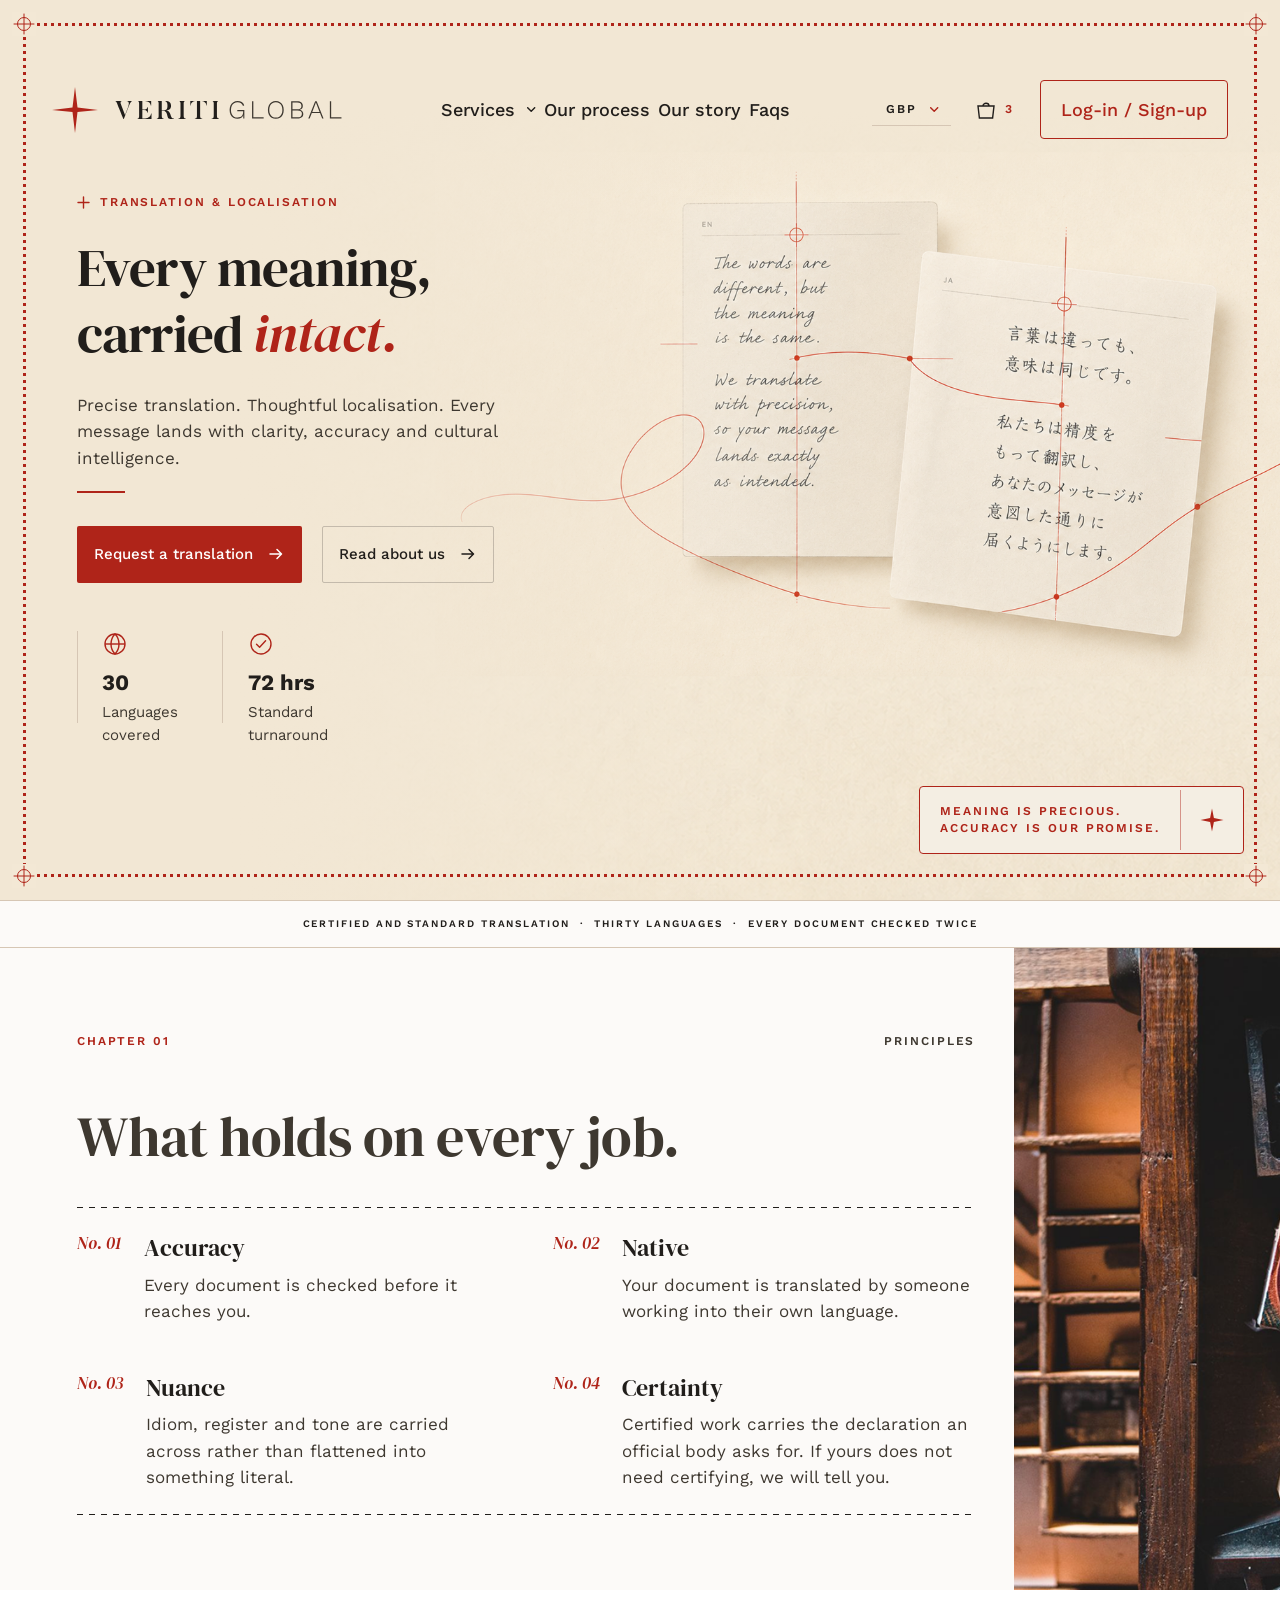
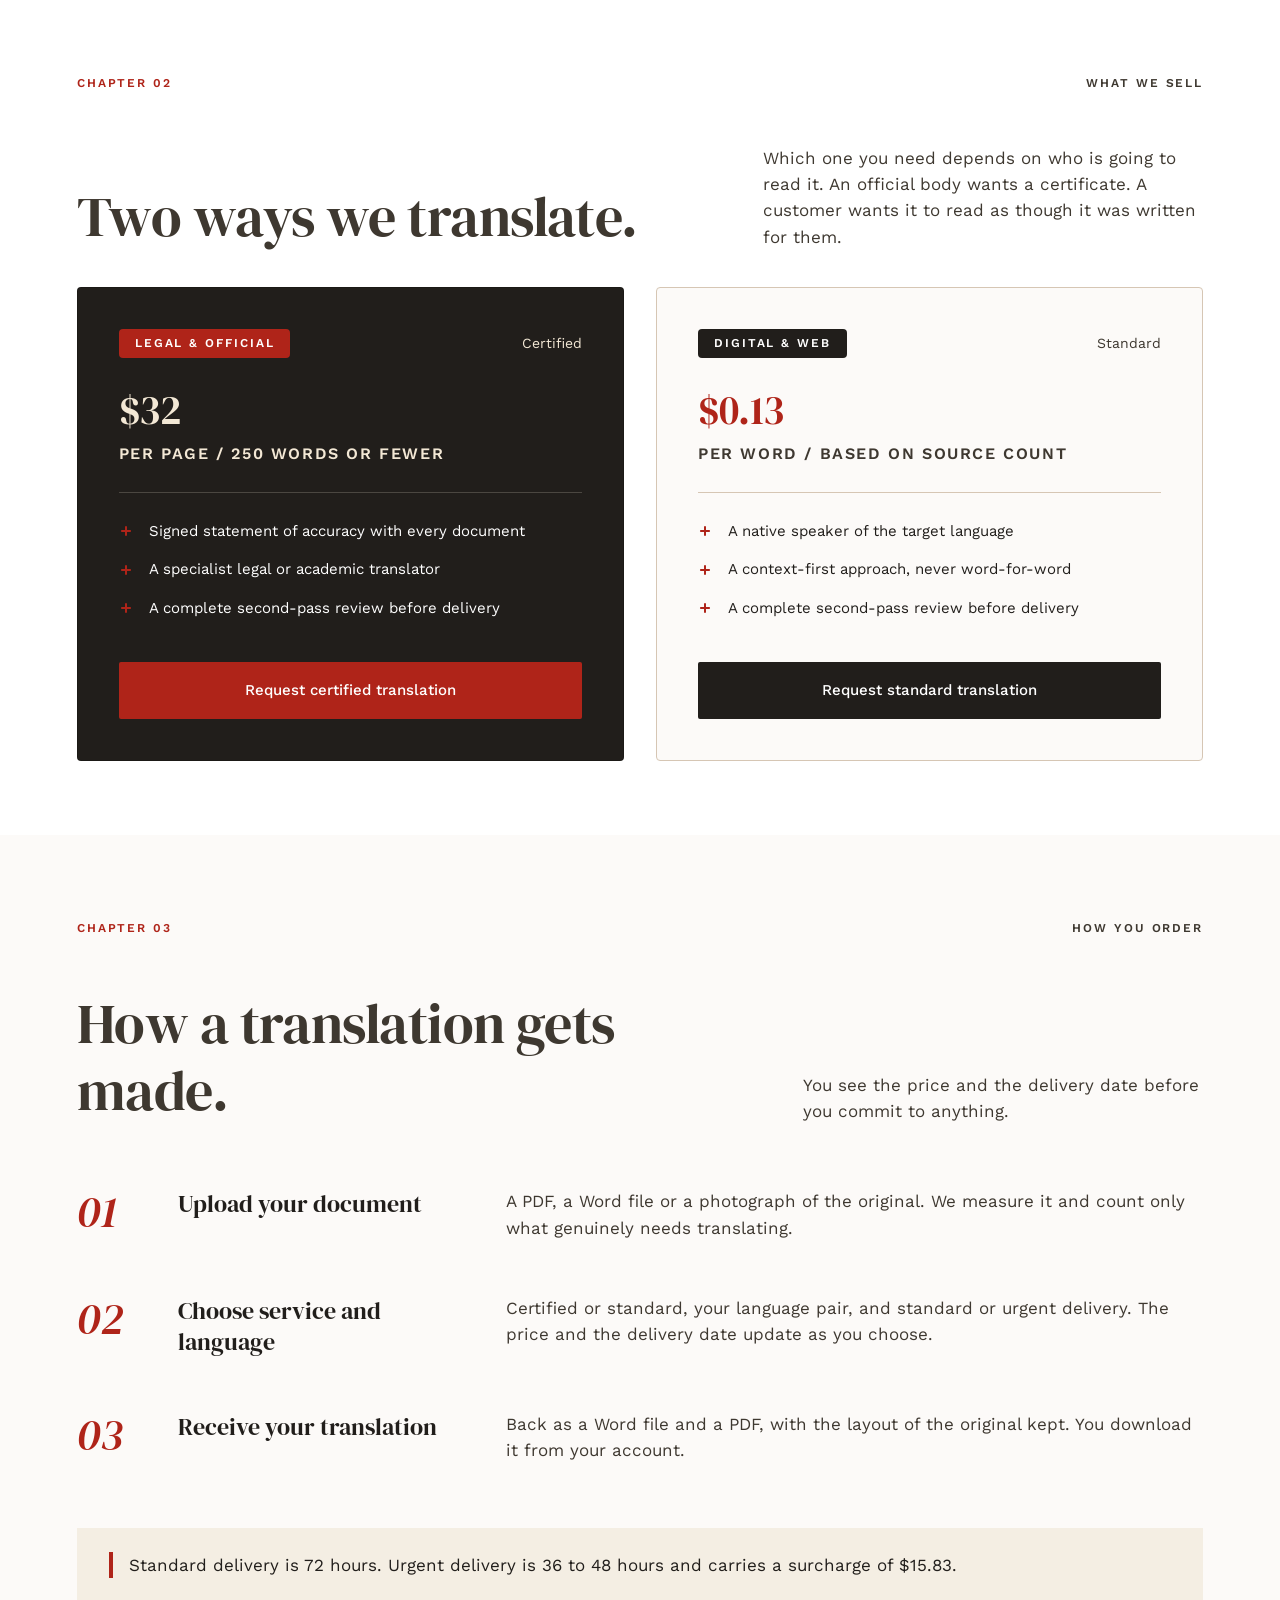
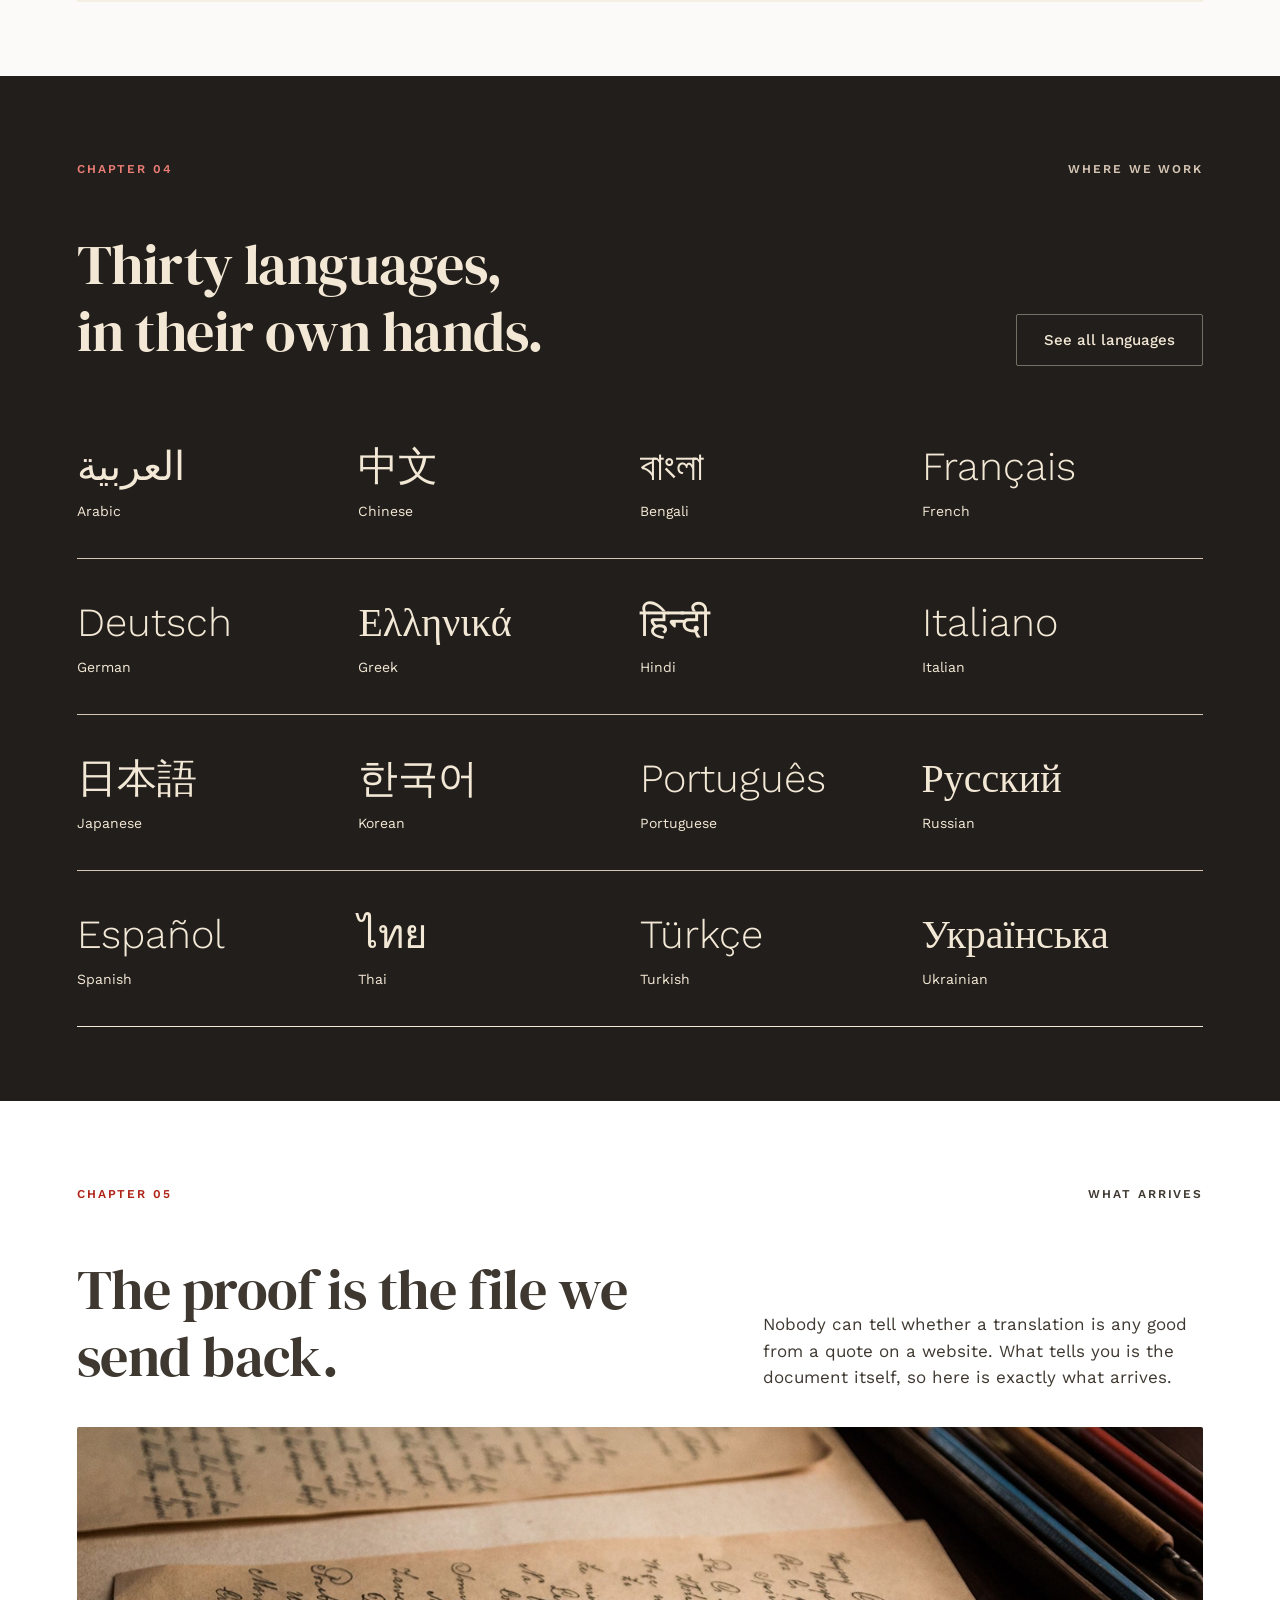
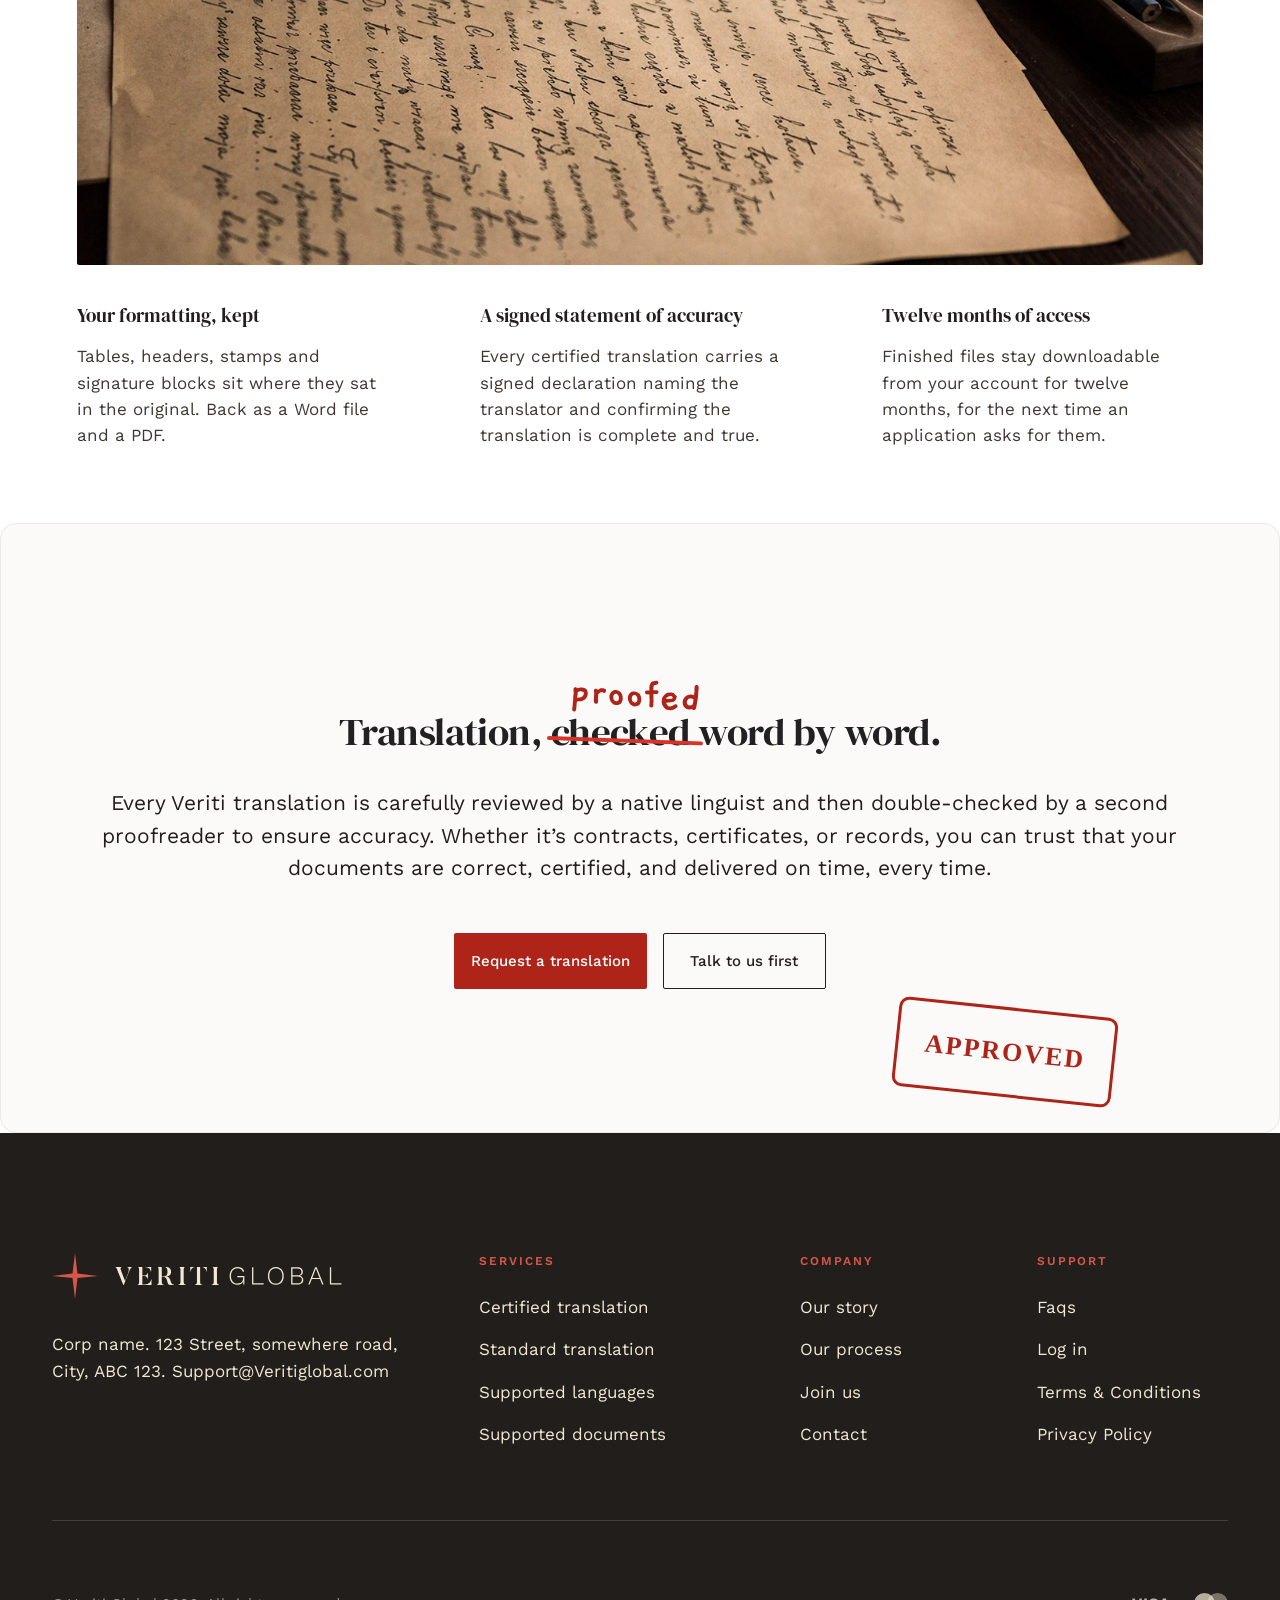
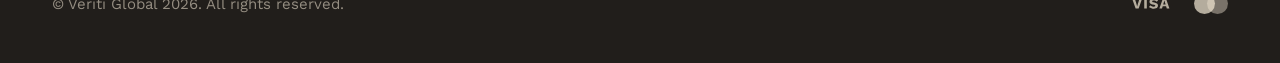
==== commit 69dbf814: "final html" ====
--- a/index.html
+++ b/index.html
@@ -601,135 +601,80 @@
             <div class="mobile_none_sk">
               <div class="sl2_inside2">
                   <div class="sl2_inn" style="border-top: none;">
-                      <div class="sl2_card">
+                      <div class="sl2_card for_flex1_t">
                           <p class="sl2_card_p">العربية</p>
                           <p class="sl2_card_p2">Arabic</p>
                       </div>
-                      <div class="sl2_card">
-                          <p class="sl2_card_p">Беларуская</p>
-                          <p class="sl2_card_p2">Belarusian</p>
-                      </div>
-                      <div class="sl2_card">
+                      <div class="sl2_card for_flex1_t">
+                          <p class="sl2_card_p">中文</p>
+                          <p class="sl2_card_p2">Chinese</p>
+                      </div>
+                      <div class="sl2_card for_flex1_t">
                           <p class="sl2_card_p">বাংলা</p>
                           <p class="sl2_card_p2">Bengali</p>
                       </div>
-                      <div class="sl2_card">
-                          <p class="sl2_card_p">Български</p>
-                          <p class="sl2_card_p2">Bulgarian</p>
-                      </div>
-                      <div class="sl2_card">
-                          <p class="sl2_card_p">中文</p>
-                          <p class="sl2_card_p2">Chinese</p>
-                      </div>
-                  </div>
-                  <div class="sl2_inn">
-                      <div class="sl2_card">
-                          <p class="sl2_card_p">Čeština</p>
-                          <p class="sl2_card_p2">Czech</p>
-                      </div>
-                      <div class="sl2_card">
-                          <p class="sl2_card_p">English</p>
-                          <p class="sl2_card_p2">English</p>
-                      </div>
-                      <div class="sl2_card">
+                      <div class="sl2_card for_flex1_t">
                           <p class="sl2_card_p">Français</p>
                           <p class="sl2_card_p2">French</p>
                       </div>
-                      <div class="sl2_card">
+                     
+                  </div>
+                  <div class="sl2_inn">
+                    
+                      <div class="sl2_card for_flex1_t">
                           <p class="sl2_card_p">Deutsch</p>
                           <p class="sl2_card_p2">German</p>
                       </div>
-                      <div class="sl2_card">
+                      <div class="sl2_card for_flex1_t">
                           <p class="sl2_card_p">Ελληνικά</p>
                           <p class="sl2_card_p2">Greek</p>
                       </div>
-                  </div>
-                  <div class="sl2_inn">
-                      <div class="sl2_card">
+                      <div class="sl2_card for_flex1_t">
                           <p class="sl2_card_p">हिन्दी</p>
                           <p class="sl2_card_p2">Hindi</p>
                       </div>
-                      <div class="sl2_card">
-                          <p class="sl2_card_p">Magyar</p>
-                          <p class="sl2_card_p2">Hungarian</p>
-                      </div>
-                      <div class="sl2_card">
-                          <p class="sl2_card_p">Bahasa</p>
-                          <p class="sl2_card_p2">Indonesian</p>
-                      </div>
-                      <div class="sl2_card">
+                      <div class="sl2_card for_flex1_t">
                           <p class="sl2_card_p">Italiano</p>
                           <p class="sl2_card_p2">Italian</p>
                       </div>
-                      <div class="sl2_card">
+                  </div>
+                  <div class="sl2_inn">
+                      
+                      <div class="sl2_card for_flex1_t">
                           <p class="sl2_card_p">日本語</p>
                           <p class="sl2_card_p2">Japanese</p>
                       </div>
-                  </div>
-                  <div class="sl2_inn">
-                      <div class="sl2_card">
-                          <p class="sl2_card_p">Қазақша</p>
-                          <p class="sl2_card_p2">Kazakh</p>
-                      </div>
-                      <div class="sl2_card">
+                      <div class="sl2_card for_flex1_t">
                           <p class="sl2_card_p">한국어</p>
                           <p class="sl2_card_p2">Korean</p>
                       </div>
-                      <div class="sl2_card">
-                          <p class="sl2_card_p">Naijá</p>
-                          <p class="sl2_card_p2">Nigerian Pidgin</p>
-                      </div>
-                      <div class="sl2_card">
-                          <p class="sl2_card_p">فارسی</p>
-                          <p class="sl2_card_p2">Persian</p>
-                      </div>
-                      <div class="sl2_card">
-                          <p class="sl2_card_p">Polski</p>
-                          <p class="sl2_card_p2">Polish</p>
-                      </div>
-                  </div>
-                  <div class="sl2_inn">
-                      <div class="sl2_card">
+                      <div class="sl2_card for_flex1_t">
                           <p class="sl2_card_p">Português</p>
                           <p class="sl2_card_p2">Portuguese</p>
                       </div>
-                      <div class="sl2_card">
-                          <p class="sl2_card_p">Română</p>
-                          <p class="sl2_card_p2">Romanian</p>
-                      </div>
-                      <div class="sl2_card">
+                      <div class="sl2_card for_flex1_t">
                           <p class="sl2_card_p">Русский</p>
                           <p class="sl2_card_p2">Russian</p>
                       </div>
-                      <div class="sl2_card">
-                          <p class="sl2_card_p">Српски</p>
-                          <p class="sl2_card_p2">Serbian</p>
-                      </div>
-                      <div class="sl2_card">
+                  </div>
+                  
+                  <div class="sl2_inn" style="border-bottom: 1px solid var(--brand-paper, #F3E8D5);">
+                      
+                      <div class="sl2_card for_flex1_t">
                           <p class="sl2_card_p">Español</p>
                           <p class="sl2_card_p2">Spanish</p>
                       </div>
-                  </div>
-                  <div class="sl2_inn" style="border-bottom: 1px solid var(--brand-paper, #F3E8D5);">
-                      <div class="sl2_card">
-                          <p class="sl2_card_p">Svenska</p>
-                          <p class="sl2_card_p2">Swedish</p>
-                      </div>
-                      <div class="sl2_card">
+                      <div class="sl2_card for_flex1_t">
                           <p class="sl2_card_p">ไทย</p>
                           <p class="sl2_card_p2">Thai</p>
                       </div>
-                      <div class="sl2_card">
+                      <div class="sl2_card for_flex1_t">
                           <p class="sl2_card_p">Türkçe</p>
                           <p class="sl2_card_p2">Turkish</p>
                       </div>
-                      <div class="sl2_card">
+                      <div class="sl2_card for_flex1_t">
                           <p class="sl2_card_p">Українська</p>
                           <p class="sl2_card_p2">Ukrainian</p>
-                      </div>
-                      <div class="sl2_card">
-                          <p class="sl2_card_p">اردو</p>
-                          <p class="sl2_card_p2">Urdu</p>
                       </div>
                   </div>
               </div>
